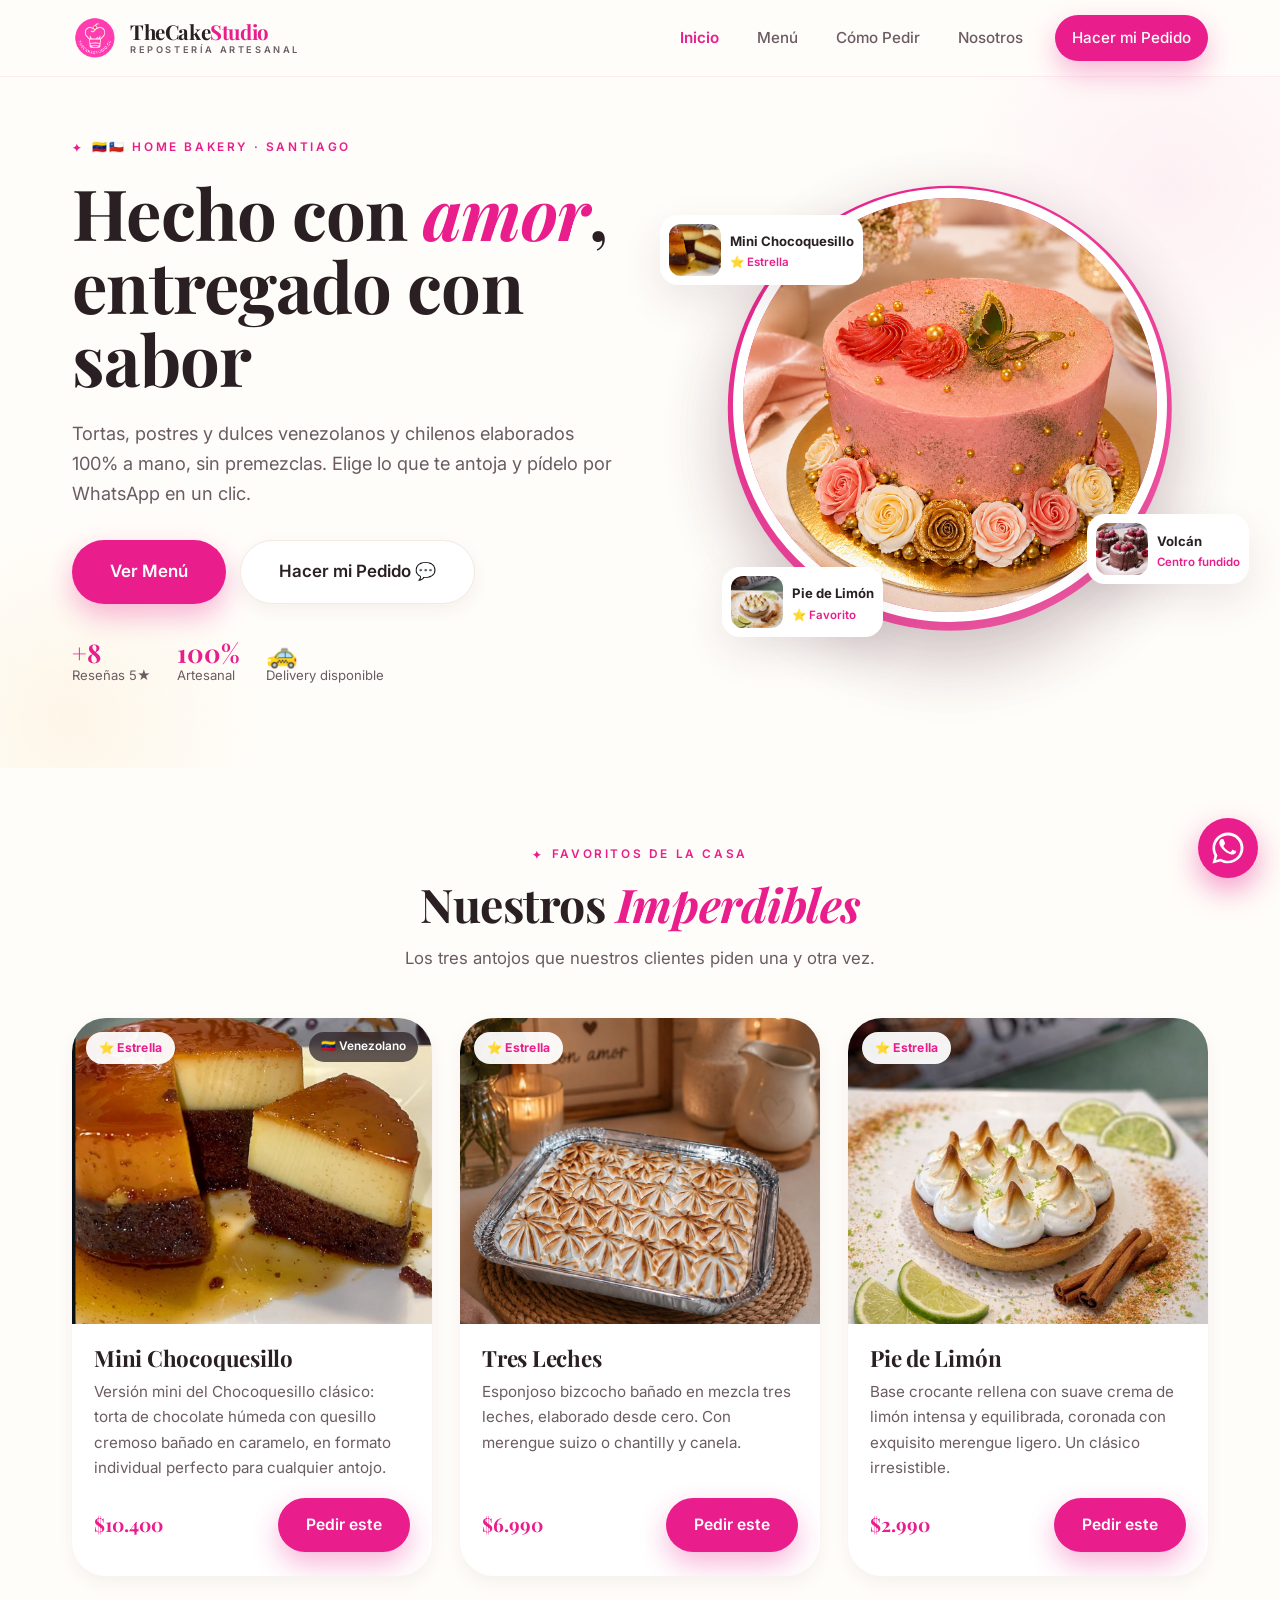
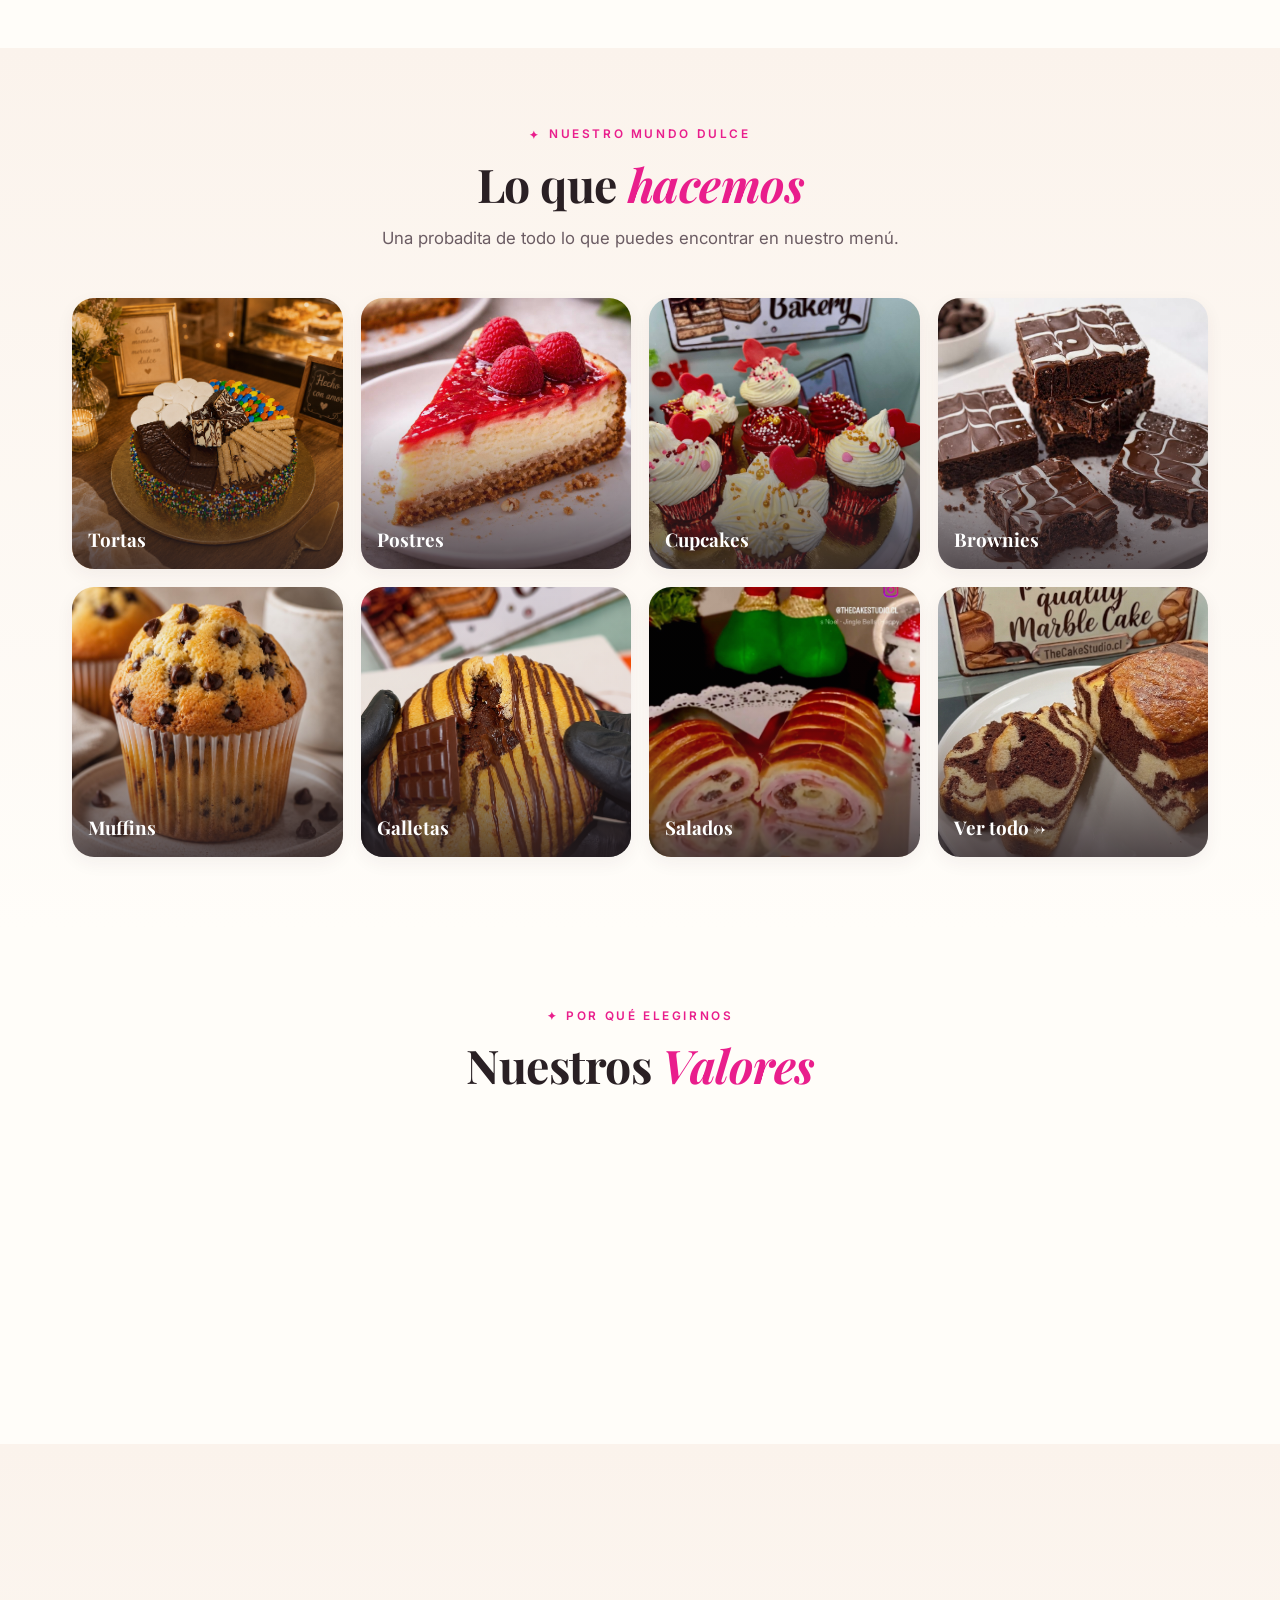
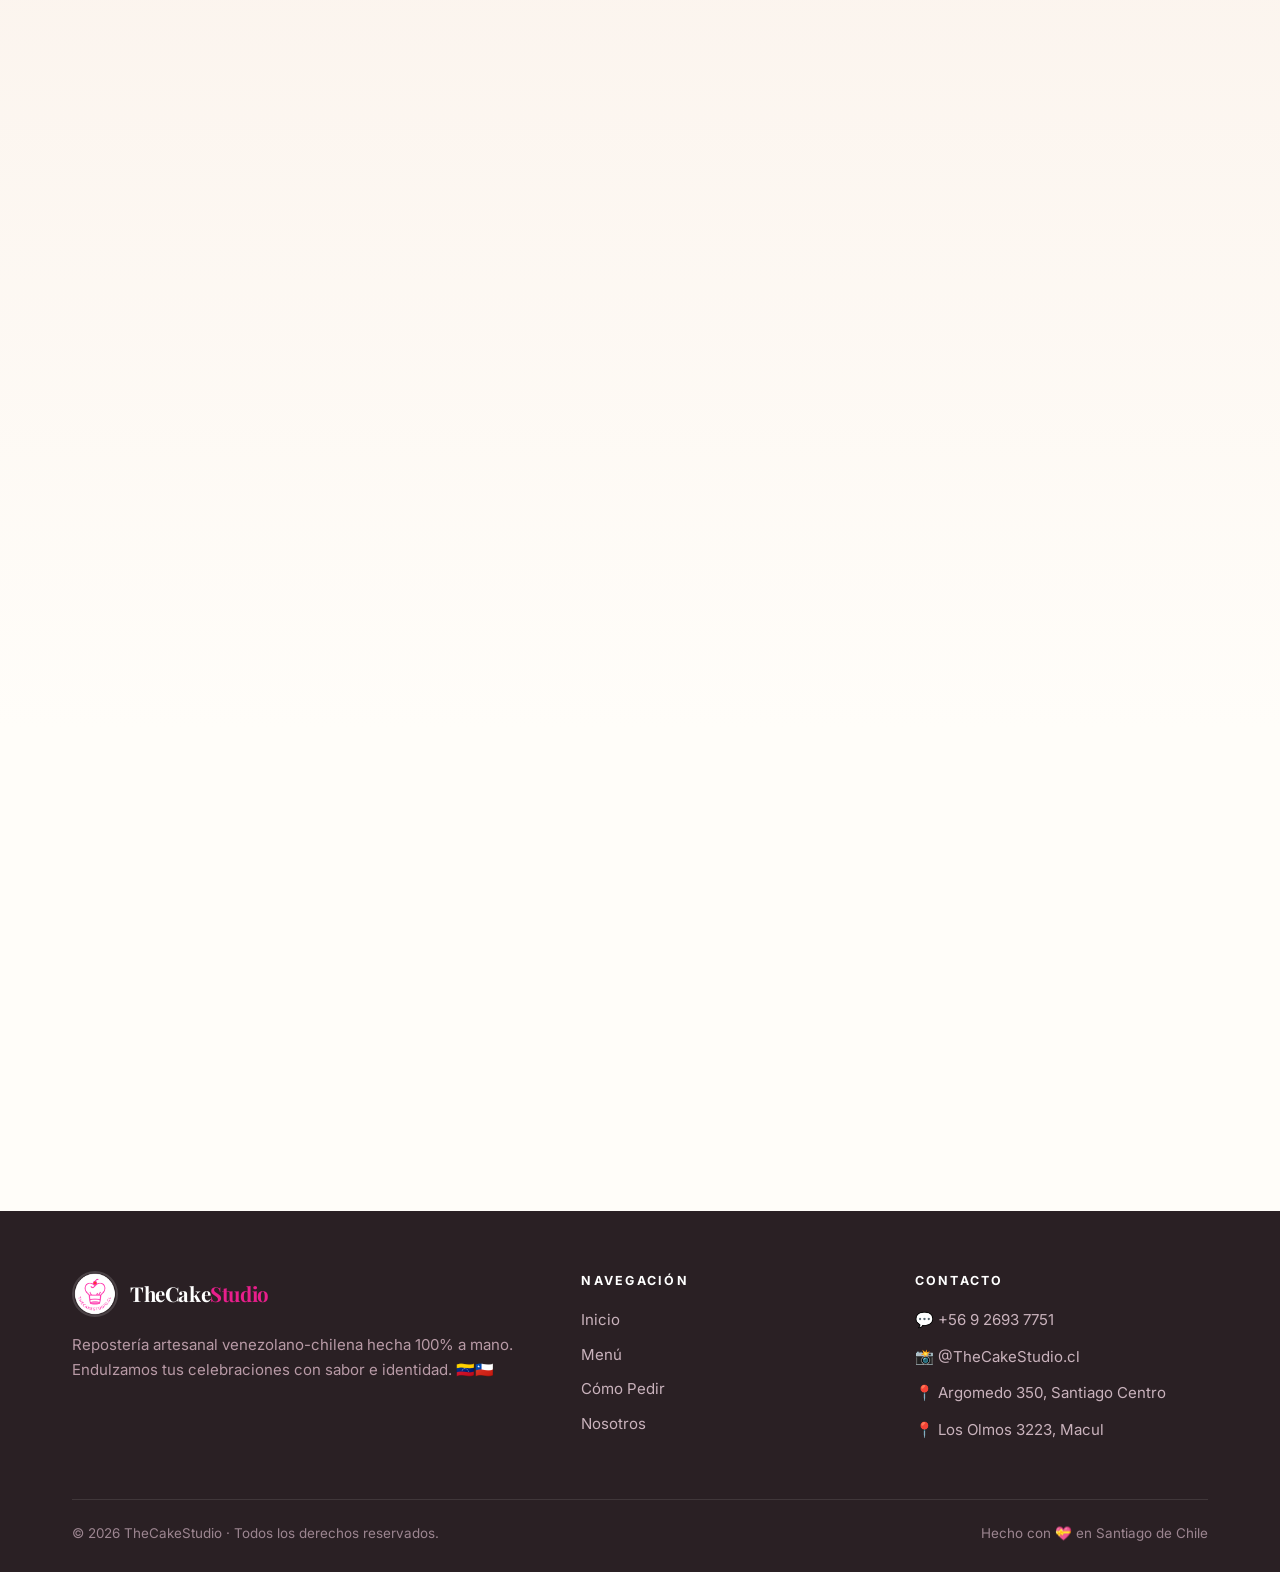
==== index.html @ 6e214ce1 "Primer commit - sitio completo" ====
<!DOCTYPE html>
<html lang="es">
<head>
<meta charset="UTF-8">
<meta name="viewport" content="width=device-width, initial-scale=1.0">
<title>TheCakeStudio · Repostería artesanal venezolana y chilena en Santiago</title>
<meta name="description" content="TheCakeStudio: home bakery de repostería artesanal en Santiago. Tortas venezolanas y chilenas, Chocoquesillo, postres sin premezclas hechos 100% a mano. Pide fácil por WhatsApp.">
<meta name="keywords" content="repostería artesanal Santiago, tortas venezolanas Chile, postres sin premezclas Santiago, repostería a mano Macul, TheCakeStudio">
<link rel="icon" href="Logo/Logo White Background.PNG">
<link rel="preconnect" href="https://fonts.googleapis.com">
<link rel="preconnect" href="https://fonts.gstatic.com" crossorigin>
<link href="https://fonts.googleapis.com/css2?family=Playfair+Display:ital,wght@0,500;0,600;0,700;0,800;1,500;1,600;1,700&family=Inter:wght@400;500;600;700&display=swap" rel="stylesheet">
<link rel="stylesheet" href="styles.css">
</head>
<body>

<!-- ============ NAVBAR ============ -->
<header class="nav">
  <div class="wrap nav-inner">
    <a class="brand" href="index.html">
      <img src="Logo/Logo Fuxia Background.PNG" alt="TheCakeStudio">
      <span class="brand-name">TheCake<span>Studio</span><small>Repostería artesanal</small></span>
    </a>
    <button class="nav-toggle" aria-label="Menú"><span></span><span></span><span></span></button>
    <nav class="nav-links">
      <a href="index.html" class="active">Inicio</a>
      <a href="menu.html">Menú</a>
      <a href="como-pedir.html">Cómo Pedir</a>
      <a href="nosotros.html">Nosotros</a>
      <span class="nav-cta"><a class="btn btn-primary" href="como-pedir.html#pedir">Hacer mi Pedido</a></span>
    </nav>
  </div>
</header>

<!-- ============ HERO ============ -->
<section class="hero">
  <span class="hero-blob b1"></span>
  <span class="hero-blob b2"></span>
  <div class="wrap hero-grid">
    <div class="hero-copy">
      <span class="eyebrow">🇻🇪🇨🇱 Home bakery · Santiago</span>
      <h1>Hecho con <em>amor</em>, entregado con sabor</h1>
      <p class="lead">Tortas, postres y dulces venezolanos y chilenos elaborados 100% a mano, sin premezclas. Elige lo que te antoja y pídelo por WhatsApp en un clic.</p>
      <div class="hero-actions">
        <a class="btn btn-primary btn-lg" href="menu.html">Ver Menú</a>
        <a class="btn btn-ghost btn-lg" href="como-pedir.html#pedir">Hacer mi Pedido 💬</a>
      </div>
      <div class="hero-trust">
        <div><strong>+8</strong><span>Reseñas 5★</span></div>
        <div><strong>100%</strong><span>Artesanal</span></div>
        <div><strong>🚕</strong><span>Delivery disponible</span></div>
      </div>
    </div>
    <div class="hero-art">
      <span class="disc"></span>
      <img class="main-cake" src="Tortas/Torta Rose.PNG" alt="Torta Rose personalizable de TheCakeStudio">
      <div class="float-card fc1">
        <img loading="lazy" src="Postres/Cocoquesillo.JPG" alt="Mini Chocoquesillo">
        <div><b>Mini Chocoquesillo</b><small>⭐ Estrella</small></div>
      </div>
      <div class="float-card fc2">
        <img loading="lazy" src="Postres/Volcan De Chocolate.JPG" alt="Volcán de chocolate">
        <div><b>Volcán</b><small>Centro fundido</small></div>
      </div>
      <div class="float-card fc3">
        <img loading="lazy" src="Postres/Pie De Limon.JPG" alt="Pie de limón">
        <div><b>Pie de Limón</b><small>⭐ Favorito</small></div>
      </div>
    </div>
  </div>
</section>

<!-- ============ IMPERDIBLES ============ -->
<section class="section">
  <div class="wrap">
    <div class="section-head center reveal">
      <span class="eyebrow">Favoritos de la casa</span>
      <h2>Nuestros <em>Imperdibles</em></h2>
      <p>Los tres antojos que nuestros clientes piden una y otra vez.</p>
    </div>
    <div class="stars-grid">

      <article class="star-card reveal">
        <div class="star-media">
          <span class="badge-star">⭐ Estrella</span>
          <span class="badge-flag">🇻🇪 Venezolano</span>
          <img loading="lazy" src="Postres/Cocoquesillo.JPG" alt="Mini Chocoquesillo">
        </div>
        <div class="star-body">
          <h3>Mini Chocoquesillo</h3>
          <p>Versión mini del Chocoquesillo clásico: torta de chocolate húmeda con quesillo cremoso bañado en caramelo, en formato individual perfecto para cualquier antojo.</p>
          <div class="star-foot">
            <span class="price">$10.400</span>
            <a class="btn btn-primary" href="como-pedir.html?add=Mini%20Chocoquesillo#pedir">Pedir este</a>
          </div>
        </div>
      </article>

      <article class="star-card reveal">
        <div class="star-media">
          <span class="badge-star">⭐ Estrella</span>
          <img loading="lazy" src="Postres/Torta Tres Leches.JPG" alt="Tres Leches">
        </div>
        <div class="star-body">
          <h3>Tres Leches</h3>
          <p>Esponjoso bizcocho bañado en mezcla tres leches, elaborado desde cero. Con merengue suizo o chantilly y canela.</p>
          <div class="star-foot">
            <span class="price">$6.990</span>
            <a class="btn btn-primary" href="como-pedir.html?add=Tres%20Leches#pedir">Pedir este</a>
          </div>
        </div>
      </article>

      <article class="star-card reveal">
        <div class="star-media">
          <span class="badge-star">⭐ Estrella</span>
          <img loading="lazy" src="Postres/Pie De Limon.JPG" alt="Pie de Limón">
        </div>
        <div class="star-body">
          <h3>Pie de Limón</h3>
          <p>Base crocante rellena con suave crema de limón intensa y equilibrada, coronada con exquisito merengue ligero. Un clásico irresistible.</p>
          <div class="star-foot">
            <span class="price">$2.990</span>
            <a class="btn btn-primary" href="como-pedir.html?add=Pie%20de%20Lim%C3%B3n#pedir">Pedir este</a>
          </div>
        </div>
      </article>

    </div>
  </div>
</section>

<!-- ============ CATEGORÍAS ============ -->
<section class="section tone-warm">
  <div class="wrap">
    <div class="section-head center reveal">
      <span class="eyebrow">Nuestro mundo dulce</span>
      <h2>Lo que <em>hacemos</em></h2>
      <p>Una probadita de todo lo que puedes encontrar en nuestro menú.</p>
    </div>
    <div class="cats-grid reveal">
      <a class="cat-tile" href="menu.html#tortas"><img loading="lazy" src="Tortas/Torta Brownie Cotillón.PNG" alt="Tortas"><span>Tortas</span></a>
      <a class="cat-tile" href="menu.html#postres"><img loading="lazy" src="Postres/Cheesecake De Frambuesa.JPG" alt="Postres"><span>Postres</span></a>
      <a class="cat-tile" href="menu.html#cupcakes"><img loading="lazy" src="Cupcakes/Cupcakes Cupido.JPG" alt="Cupcakes"><span>Cupcakes</span></a>
      <a class="cat-tile" href="menu.html#brownies"><img loading="lazy" src="Brownies/Browni De Chocolate.JPG" alt="Brownies"><span>Brownies</span></a>
      <a class="cat-tile" href="menu.html#muffins"><img loading="lazy" src="Muffins Y Magdalenas/Muffin De Chocolate.JPG" alt="Muffins y magdalenas"><span>Muffins</span></a>
      <a class="cat-tile" href="menu.html#galletas"><img loading="lazy" src="Galletas/Galletas New York.PNG" alt="Galletas"><span>Galletas</span></a>
      <a class="cat-tile" href="menu.html#salados"><img loading="lazy" src="Salado/Pan De Jamon.JPG" alt="Salados"><span>Salados</span></a>
      <a class="cat-tile" href="menu.html"><img loading="lazy" src="Postres/Marble Cake.PNG" alt="Ver todo el menú"><span>Ver todo →</span></a>
    </div>
  </div>
</section>

<!-- ============ VALORES ============ -->
<section class="section">
  <div class="wrap">
    <div class="section-head center reveal">
      <span class="eyebrow">Por qué elegirnos</span>
      <h2>Nuestros <em>Valores</em></h2>
    </div>
    <div class="values-grid">
      <div class="value-card reveal"><div class="value-ic">✨</div><h3>Elaboración Artesanal</h3><p>Cada preparación combina técnica, sabor y presentación.</p></div>
      <div class="value-card reveal"><div class="value-ic">🌿</div><h3>Ingredientes de Calidad</h3><p>Sin premezclas, hecho 100% a mano desde cero.</p></div>
      <div class="value-card reveal"><div class="value-ic">🎁</div><h3>Presentación Premium</h3><p>Cuidamos cada detalle para una experiencia inolvidable.</p></div>
      <div class="value-card reveal"><div class="value-ic">💝</div><h3>Propuestas Personalizadas</h3><p>Creamos lo que imaginas para tu celebración especial.</p></div>
    </div>
  </div>
</section>

<!-- ============ TESTIMONIOS ============ -->
<section class="section tone-warm">
  <div class="wrap">
    <div class="section-head center reveal">
      <span class="eyebrow">★★★★★ Clientes felices</span>
      <h2>Qué dicen nuestros <em>clientes</em></h2>
    </div>
    <div class="reviews">
      <div class="review reveal"><div class="stars-row">★★★★★</div><p>"Excelente servicio, me encantó el producto, atentos y responsable a la hora de entrega, el cheesecake mi favorito ❤️"</p><div class="who"><span class="avatar" style="background:#E91E8C">JC</span><div><b>Jorge Cáceres Villarroel</b><small>Cliente verificado</small></div></div></div>
      <div class="review reveal"><div class="stars-row">★★★★★</div><p>"Una experiencia increíble de principio a fin. La calidad de los productos es simplemente excepcional: sabores equilibrados, ingredientes frescos y una presentación impecable."</p><div class="who"><span class="avatar" style="background:#E8A13B">AC</span><div><b>Alex Cabrera</b><small>Cliente verificado</small></div></div></div>
      <div class="review reveal"><div class="stars-row">★★★★★</div><p>"Estos dulces son adictivos 🤤 100% recomendados! Se nota cuando hacen algo con cariño 🥰"</p><div class="who"><span class="avatar" style="background:#C2156F">VF</span><div><b>Vanessa Freites</b><small>Cliente verificado</small></div></div></div>
      <div class="review reveal"><div class="stars-row">★★★★★</div><p>"Exquisito el pie de limón, hermosa presentación, los brownies blandos y húmedos muy ricos, 100% recomendados. Llegaron a la hora acordada."</p><div class="who"><span class="avatar" style="background:#7A4DA8">YB</span><div><b>Yarmina Badilla</b><small>Cliente verificado</small></div></div></div>
      <div class="review reveal"><div class="stars-row">★★★★★</div><p>"Excelentes productos, muy buena presentación y el sabor exquisito, recomiendo la torta tres leches, el volcán de chocolate y el pie de limón."</p><div class="who"><span class="avatar" style="background:#E91E8C">CC</span><div><b>Claudia Castillo</b><small>Cliente verificado</small></div></div></div>
      <div class="review reveal"><div class="stars-row">★★★★★</div><p>"Muy rica la torta de choco queso."</p><div class="who"><span class="avatar" style="background:#3DA77A">JG</span><div><b>Jose Galindez</b><small>Cliente verificado</small></div></div></div>
      <div class="review reveal"><div class="stars-row">★★★★★</div><p>"¡Exquisitos! Muy bien elaborados, muy linda presentación, 100% recomendables para paladares exigentes."</p><div class="who"><span class="avatar" style="background:#E8A13B">OA</span><div><b>Olga Arias</b><small>Cliente verificado</small></div></div></div>
      <div class="review reveal"><div class="stars-row">★★★★★</div><p>"Desde la presentación, todo muy muy bueno, el sabor exquisito, un dulce que se derrite en la boca. No se van a arrepentir, una delicia."</p><div class="who"><span class="avatar" style="background:#C2156F">RM</span><div><b>Rocío Molina Mellado</b><small>Cliente verificado</small></div></div></div>
    </div>
  </div>
</section>

<!-- ============ CTA ============ -->
<section class="section">
  <div class="wrap">
    <div class="cta-band reveal">
      <h2>¿Lista para endulzar tu día?</h2>
      <p>Elige tu antojo, cuéntanos los detalles y recíbelo recién hecho. Tu pedido llega directo a nosotros por WhatsApp.</p>
      <a class="btn btn-primary btn-lg" href="como-pedir.html#pedir">Hacer mi Pedido 💬</a>
    </div>
  </div>
</section>

<!-- ============ FOOTER ============ -->
<footer class="footer">
  <div class="wrap">
    <div class="footer-grid">
      <div>
        <a class="brand" href="index.html">
          <img src="Logo/Logo White Background.PNG" alt="TheCakeStudio">
          <span class="brand-name">TheCake<span style="color:var(--fuchsia)">Studio</span></span>
        </a>
        <p class="tag">Repostería artesanal venezolano-chilena hecha 100% a mano. Endulzamos tus celebraciones con sabor e identidad. 🇻🇪🇨🇱</p>
      </div>
      <div>
        <h4>Navegación</h4>
        <ul>
          <li><a href="index.html">Inicio</a></li>
          <li><a href="menu.html">Menú</a></li>
          <li><a href="como-pedir.html">Cómo Pedir</a></li>
          <li><a href="nosotros.html">Nosotros</a></li>
        </ul>
      </div>
      <div>
        <h4>Contacto</h4>
        <div class="contact">
          <a href="https://wa.me/56926937751" target="_blank">💬 +56 9 2693 7751</a>
          <a href="https://instagram.com/TheCakeStudio.cl" target="_blank">📸 @TheCakeStudio.cl</a>
          <div>📍 Argomedo 350, Santiago Centro</div>
          <div>📍 Los Olmos 3223, Macul</div>
        </div>
      </div>
    </div>
    <div class="footer-bottom">
      <span>© 2026 TheCakeStudio · Todos los derechos reservados.</span>
      <span>Hecho con 💝 en Santiago de Chile</span>
    </div>
  </div>
</footer>

<!-- ============ WHATSAPP FLOTANTE ============ -->
<a class="wa-float" href="https://wa.me/message/6TMTI4ZZF26OK1" target="_blank" aria-label="Escríbenos por WhatsApp">
  <svg viewBox="0 0 32 32" fill="currentColor"><path d="M16 .5C7.4.5.5 7.4.5 16c0 2.8.7 5.4 2 7.7L.5 31.5l8-2.1c2.2 1.2 4.8 1.9 7.5 1.9 8.6 0 15.5-6.9 15.5-15.5S24.6.5 16 .5zm0 28.3c-2.4 0-4.7-.6-6.7-1.8l-.5-.3-4.7 1.2 1.3-4.6-.3-.5c-1.3-2.1-2-4.5-2-7C3.4 9 8.9 3.5 16 3.5S28.6 9 28.6 16 23 28.8 16 28.8zm8.3-9.4c-.5-.2-2.7-1.3-3.1-1.5-.4-.2-.7-.2-1 .2-.3.5-1.1 1.5-1.4 1.7-.2.3-.5.3-.9.1-.5-.2-2-.7-3.7-2.3-1.4-1.2-2.3-2.7-2.6-3.2-.3-.5 0-.7.2-1 .2-.2.5-.5.7-.8.2-.3.3-.5.5-.8.1-.3.1-.6 0-.8-.1-.2-1-2.4-1.4-3.3-.4-.9-.7-.7-1-.8h-.8c-.3 0-.7.1-1.1.5-.4.5-1.4 1.4-1.4 3.4s1.5 4 1.7 4.2c.2.3 2.9 4.5 7.1 6.3 1 .4 1.8.7 2.4.9 1 .3 1.9.3 2.6.2.8-.1 2.5-1 2.8-2 .3-1 .3-1.8.2-2-.1-.2-.4-.3-.9-.5z"/></svg>
</a>

<script src="script.js"></script>
</body>
</html>
---- styles.css ----
/* ============================================================
   THE CAKE STUDIO — Shared Stylesheet
   Palette: cream #FFFDF9 · fuchsia #E91E8C
   Fonts: Playfair Display (titles) · Inter (body)
   Mobile-first, responsive
   ============================================================ */

/* ---------- Tokens ---------- */
:root {
  --cream: #FFFDF9;
  --cream-2: #FBF3EC;
  --cream-3: #F6E9DE;
  --fuchsia: #E91E8C;
  --fuchsia-dark: #C2156F;
  --fuchsia-soft: #FCE3F0;
  --ink: #2A2024;
  --ink-soft: #6B5C63;
  --gold: #E8A13B;
  --white: #ffffff;
  --shadow-sm: 0 6px 18px rgba(73, 30, 52, 0.06);
  --shadow-md: 0 16px 40px rgba(73, 30, 52, 0.10);
  --shadow-lg: 0 28px 70px rgba(73, 30, 52, 0.16);
  --radius-sm: 14px;
  --radius: 22px;
  --radius-lg: 34px;
  --maxw: 1180px;
  --ease: cubic-bezier(0.22, 1, 0.36, 1);
}

/* ---------- Reset ---------- */
*, *::before, *::after { box-sizing: border-box; }
* { margin: 0; padding: 0; }
html { scroll-behavior: smooth; -webkit-text-size-adjust: 100%; }
body {
  font-family: 'Inter', system-ui, sans-serif;
  background: var(--cream);
  color: var(--ink);
  line-height: 1.65;
  font-size: 16px;
  overflow-x: hidden;
  -webkit-font-smoothing: antialiased;
}
img { max-width: 100%; display: block; }
a { color: inherit; text-decoration: none; }
ul { list-style: none; }
button { font-family: inherit; cursor: pointer; border: none; background: none; }

h1, h2, h3, .serif {
  font-family: 'Playfair Display', Georgia, serif;
  font-weight: 700;
  line-height: 1.12;
  letter-spacing: -0.01em;
  color: var(--ink);
}

.wrap { width: 100%; max-width: var(--maxw); margin-inline: auto; padding-inline: 22px; }
.section { padding: 72px 0; }
.center { text-align: center; }

/* superscript section eyebrow (Ovenly style) */
.eyebrow {
  display: inline-flex;
  align-items: center;
  gap: 8px;
  font-family: 'Inter', sans-serif;
  font-size: 0.74rem;
  font-weight: 600;
  letter-spacing: 0.22em;
  text-transform: uppercase;
  color: var(--fuchsia);
  margin-bottom: 14px;
}
.eyebrow::before { content: "✦"; font-size: 0.7rem; }

.section-head { max-width: 640px; margin: 0 auto 46px; }
.section-head h2 { font-size: clamp(1.9rem, 5vw, 2.9rem); }
.section-head h2 em { font-style: italic; color: var(--fuchsia); }
.section-head p { color: var(--ink-soft); margin-top: 14px; font-size: 1.05rem; }

/* ---------- Buttons ---------- */
.btn {
  display: inline-flex;
  align-items: center;
  justify-content: center;
  gap: 9px;
  font-weight: 600;
  font-size: 0.98rem;
  padding: 14px 28px;
  border-radius: 999px;
  transition: transform .25s var(--ease), box-shadow .25s var(--ease), background .25s;
  white-space: nowrap;
}
.btn-primary {
  background: var(--fuchsia);
  color: #fff;
  box-shadow: 0 12px 28px rgba(233, 30, 140, 0.32);
}
.btn-primary:hover { background: var(--fuchsia-dark); transform: translateY(-3px); box-shadow: 0 18px 36px rgba(233, 30, 140, 0.40); }
.btn-ghost {
  background: var(--white);
  color: var(--ink);
  border: 1.5px solid var(--cream-3);
  box-shadow: var(--shadow-sm);
}
.btn-ghost:hover { border-color: var(--fuchsia); color: var(--fuchsia); transform: translateY(-3px); }
.btn-lg { padding: 17px 38px; font-size: 1.06rem; }
.btn-block { width: 100%; }

/* ============================================================
   NAVBAR
   ============================================================ */
.nav {
  position: sticky; top: 0; z-index: 100;
  background: rgba(255, 253, 249, 0.82);
  backdrop-filter: blur(14px);
  -webkit-backdrop-filter: blur(14px);
  border-bottom: 1px solid rgba(233, 30, 140, 0.08);
}
.nav-inner {
  display: flex; align-items: center; justify-content: space-between;
  height: 76px;
}
.brand { display: flex; align-items: center; gap: 12px; }
.brand img { width: 46px; height: 46px; border-radius: 50%; }
.brand-name {
  font-family: 'Playfair Display', serif;
  font-weight: 700; font-size: 1.28rem; letter-spacing: -0.02em;
  line-height: 1;
}
.brand-name span { color: var(--fuchsia); }
.brand-name small { display: block; font-family:'Inter',sans-serif; font-size: .58rem; font-weight:600; letter-spacing:.28em; color: var(--ink-soft); text-transform: uppercase; margin-top: 3px; }

.nav-links { display: flex; align-items: center; gap: 6px; }
.nav-links a {
  font-size: 0.95rem; font-weight: 500; color: var(--ink-soft);
  padding: 9px 16px; border-radius: 999px; transition: color .2s, background .2s;
}
.nav-links a:hover { color: var(--fuchsia); background: var(--fuchsia-soft); }
.nav-links a.active { color: var(--fuchsia); font-weight: 600; }
.nav-cta { margin-left: 10px; }
/* White text normally; on hover flip to white bg + fuchsia text/border (no layout shift). */
.nav-cta .btn-primary { color: #fff; border: 1.6px solid transparent; }
.nav-cta .btn-primary:hover {
  background: #fff; color: var(--fuchsia); border-color: var(--fuchsia);
  box-shadow: 0 12px 28px rgba(233, 30, 140, 0.18);
}

.nav-toggle { display: none; flex-direction: column; gap: 5px; padding: 8px; }
.nav-toggle span { width: 24px; height: 2.4px; background: var(--ink); border-radius: 2px; transition: .3s; }

@media (max-width: 860px) {
  .nav-toggle { display: flex; }
  .nav-links {
    position: fixed; inset: 76px 0 auto 0;
    flex-direction: column; align-items: stretch; gap: 4px;
    background: var(--cream); padding: 18px 22px 28px;
    border-bottom: 1px solid var(--cream-3);
    box-shadow: var(--shadow-md);
    transform: translateY(-130%); transition: transform .35s var(--ease);
    z-index: 99;
  }
  .nav-links.open { transform: translateY(0); }
  .nav-links a { padding: 13px 16px; font-size: 1.05rem; }
  .nav-cta { margin: 8px 0 0; }
  .nav-cta .btn { width: 100%; }
  .nav.open .nav-toggle span:nth-child(1){ transform: translateY(7.4px) rotate(45deg); }
  .nav.open .nav-toggle span:nth-child(2){ opacity: 0; }
  .nav.open .nav-toggle span:nth-child(3){ transform: translateY(-7.4px) rotate(-45deg); }
}

/* ============================================================
   HERO (CakePop energy + Ovenly elegance)
   ============================================================ */
.hero { position: relative; padding: 56px 0 84px; overflow: hidden; }
.hero-blob {
  position: absolute; z-index: 0; border-radius: 50%;
  filter: blur(2px); opacity: .5;
}
.hero-blob.b1 { width: 460px; height: 460px; background: radial-gradient(circle, var(--fuchsia-soft), transparent 70%); top: -120px; right: -120px; }
.hero-blob.b2 { width: 380px; height: 380px; background: radial-gradient(circle, #FCEFD7, transparent 70%); bottom: -140px; left: -120px; }

.hero-grid {
  position: relative; z-index: 1;
  display: grid; grid-template-columns: 1.05fr 0.95fr;
  gap: 48px; align-items: center;
}
.hero-copy .eyebrow { margin-bottom: 18px; }
.hero h1 {
  font-size: clamp(2.5rem, 6.4vw, 4.4rem);
  line-height: 1.04;
}
.hero h1 em { font-style: italic; color: var(--fuchsia); }
.hero-copy p.lead {
  margin: 22px 0 32px; font-size: 1.14rem; color: var(--ink-soft); max-width: 30em;
}
.hero-actions { display: flex; gap: 14px; flex-wrap: wrap; }
.hero-trust { display: flex; gap: 26px; margin-top: 34px; flex-wrap: wrap; }
.hero-trust div { line-height: 1.1; }
.hero-trust strong { font-family:'Playfair Display',serif; font-size: 1.6rem; color: var(--fuchsia); display:block; }
.hero-trust span { font-size: .82rem; color: var(--ink-soft); }

/* hero collage */
.hero-art { position: relative; min-height: 440px; }
.hero-art .disc {
  position: absolute; top: 50%; left: 50%; transform: translate(-50%,-50%);
  width: 86%; aspect-ratio: 1; border-radius: 50%;
  background: linear-gradient(150deg, var(--fuchsia), #ff63b0);
  box-shadow: var(--shadow-lg);
}
.hero-art .main-cake {
  position: relative; z-index: 2;
  width: 84%; aspect-ratio: 1; margin: 0 auto;
  border-radius: 50%; object-fit: cover;
  border: 10px solid #fff; box-shadow: var(--shadow-lg);
}
.float-card {
  position: absolute; z-index: 3;
  background: #fff; border-radius: 18px; padding: 9px;
  box-shadow: var(--shadow-md);
  display: flex; align-items: center; gap: 9px;
  animation: floaty 5s ease-in-out infinite;
}
.float-card img { width: 52px; height: 52px; border-radius: 12px; object-fit: cover; }
.float-card b { font-size: .82rem; }
.float-card small { display:block; color: var(--fuchsia); font-size: .72rem; font-weight:600; }
.float-card.fc1 { top: 6%; left: -6%; animation-delay: 0s; }
.float-card.fc2 { bottom: 10%; right: -8%; animation-delay: 1.2s; }
.float-card.fc3 { bottom: -2%; left: 6%; animation-delay: 2.4s; }
@keyframes floaty { 0%,100%{ transform: translateY(0);} 50%{ transform: translateY(-12px);} }

@media (max-width: 860px) {
  .hero-grid { grid-template-columns: 1fr; gap: 36px; }
  .hero-art { order: -1; min-height: 340px; max-width: 420px; margin-inline: auto; width: 100%; }
  .hero-actions .btn { flex: 1; }
}

/* ============================================================
   STAR PICKS (Imperdibles)
   ============================================================ */
.stars-grid { display: grid; grid-template-columns: repeat(3,1fr); gap: 28px; }
.star-card {
  background: #fff; border-radius: var(--radius-lg); overflow: hidden;
  box-shadow: var(--shadow-sm); transition: transform .3s var(--ease), box-shadow .3s;
  display: flex; flex-direction: column; position: relative;
}
.star-card:hover { transform: translateY(-8px); box-shadow: var(--shadow-md); }
.star-media { position: relative; aspect-ratio: 4/3.4; overflow: hidden; }
.star-media img { width: 100%; height: 100%; object-fit: cover; transition: transform .6s var(--ease); }
.star-card:hover .star-media img { transform: scale(1.06); }
.badge-star {
  position: absolute; top: 14px; left: 14px; z-index: 2;
  background: rgba(255,255,255,.94); color: var(--fuchsia);
  font-size: .76rem; font-weight: 700; padding: 6px 13px; border-radius: 999px;
  box-shadow: var(--shadow-sm); letter-spacing: .02em;
}
.badge-flag {
  position: absolute; top: 14px; right: 14px; z-index: 2;
  background: rgba(42,32,36,.72); color: #fff; backdrop-filter: blur(4px);
  font-size: .74rem; font-weight: 600; padding: 5px 12px; border-radius: 999px;
}
.star-body { padding: 22px 22px 24px; display: flex; flex-direction: column; flex: 1; }
.star-body h3 { font-size: 1.4rem; }
.star-body p { color: var(--ink-soft); font-size: .95rem; margin: 8px 0 18px; flex: 1; }
.star-foot { display: flex; align-items: center; justify-content: space-between; gap: 12px; }
.price { font-family:'Playfair Display',serif; font-weight:700; font-size: 1.2rem; color: var(--fuchsia); }

@media (max-width: 860px) { .stars-grid { grid-template-columns: 1fr; max-width: 440px; margin-inline: auto; } }

/* ============================================================
   CATEGORIES (Lo que hacemos)
   ============================================================ */
.cats-grid {
  display: grid; grid-template-columns: repeat(4,1fr); gap: 18px;
}
.cat-tile {
  position: relative; border-radius: var(--radius); overflow: hidden;
  aspect-ratio: 1; box-shadow: var(--shadow-sm);
  transition: transform .3s var(--ease);
  display: block;
}
.cat-tile:hover { transform: translateY(-6px); }
.cat-tile img { width:100%; height:100%; object-fit: cover; transition: transform .6s var(--ease); }
.cat-tile:hover img { transform: scale(1.08); }
.cat-tile::after {
  content:""; position:absolute; inset:0;
  background: linear-gradient(to top, rgba(42,32,36,.78), rgba(42,32,36,.05) 55%);
}
.cat-tile span {
  position: absolute; left: 16px; bottom: 14px; z-index: 2;
  color: #fff; font-family:'Playfair Display',serif; font-weight: 700; font-size: 1.18rem;
}
.cat-tile .arrow { position:absolute; right:14px; bottom:16px; z-index:2; color:#fff; opacity:.85; }
@media (max-width: 860px) { .cats-grid { grid-template-columns: repeat(2,1fr); } }

/* ============================================================
   VALUES
   ============================================================ */
.values-grid { display: grid; grid-template-columns: repeat(4,1fr); gap: 22px; }
.value-card {
  background: #fff; border-radius: var(--radius); padding: 30px 24px;
  box-shadow: var(--shadow-sm); border: 1px solid rgba(233,30,140,.05);
  transition: transform .3s var(--ease);
}
.value-card:hover { transform: translateY(-6px); box-shadow: var(--shadow-md); }
.value-ic {
  width: 58px; height: 58px; border-radius: 18px; display:grid; place-items:center;
  font-size: 1.6rem; background: var(--fuchsia-soft); margin-bottom: 16px;
}
.value-card h3 { font-size: 1.16rem; margin-bottom: 8px; }
.value-card p { color: var(--ink-soft); font-size: .92rem; }
@media (max-width: 860px) { .values-grid { grid-template-columns: 1fr 1fr; gap: 16px; } }
@media (max-width: 480px) { .values-grid { grid-template-columns: 1fr; } }

/* ============================================================
   TESTIMONIALS
   ============================================================ */
.tone-warm { background: linear-gradient(180deg, var(--cream-2), var(--cream)); }
.reviews {
  display: grid; grid-template-columns: repeat(4,1fr); gap: 20px;
}
.review {
  background: #fff; border-radius: var(--radius); padding: 24px 22px;
  box-shadow: var(--shadow-sm); display:flex; flex-direction:column; gap: 12px;
  break-inside: avoid;
}
.review .stars-row { color: var(--gold); font-size: .9rem; letter-spacing: 2px; }
.review p { font-size: .94rem; color: var(--ink); }
.review .who { display:flex; align-items:center; gap:11px; margin-top: auto; }
.avatar {
  width: 40px; height: 40px; border-radius: 50%; display:grid; place-items:center;
  font-weight: 700; color:#fff; font-size: .95rem; flex: none;
}
.review .who b { font-size: .92rem; }
.review .who small { display:block; color: var(--ink-soft); font-size: .78rem; }
@media (max-width: 980px){ .reviews { grid-template-columns: 1fr 1fr; } }
@media (max-width: 560px){ .reviews { grid-template-columns: 1fr; } }

/* ============================================================
   CTA BANNER
   ============================================================ */
.cta-band {
  position: relative; overflow: hidden;
  background: linear-gradient(135deg, var(--fuchsia), #ff5fa9);
  border-radius: var(--radius-lg); padding: 64px 40px; text-align: center;
  box-shadow: var(--shadow-lg);
}
.cta-band::before, .cta-band::after {
  content:""; position:absolute; border-radius:50%; background: rgba(255,255,255,.10);
}
.cta-band::before { width: 240px; height:240px; top:-80px; left:-60px; }
.cta-band::after { width: 300px; height:300px; bottom:-120px; right:-80px; }
.cta-band h2 { color:#fff; font-size: clamp(1.9rem,5vw,3rem); position:relative; }
.cta-band p { color: rgba(255,255,255,.92); margin: 14px auto 28px; max-width: 34em; position:relative; }
.cta-band .btn { position: relative; }
.cta-band .btn-primary { background:#fff; color: var(--fuchsia); box-shadow: 0 14px 34px rgba(0,0,0,.18); }
.cta-band .btn-primary:hover { background: var(--ink); color:#fff; }

/* ============================================================
   FOOTER
   ============================================================ */
.footer { background: var(--ink); color: #E8D9DF; padding: 60px 0 28px; }
.footer-grid { display: grid; grid-template-columns: 1.6fr 1fr 1fr; gap: 40px; }
.footer .brand-name { color:#fff; }
.footer .brand img { border: 2px solid rgba(255,255,255,.15); }
.footer p.tag { color:#B89AA6; margin-top: 16px; max-width: 30em; font-size: .94rem; }
.footer h4 { font-family:'Inter',sans-serif; font-size: .78rem; letter-spacing:.18em; text-transform:uppercase; color:#fff; margin-bottom: 16px; }
.footer ul li { margin-bottom: 10px; }
.footer ul a, .footer .contact a, .footer .contact div { color:#C9B2BC; font-size: .94rem; transition: color .2s; display:flex; gap:9px; align-items:flex-start; }
.footer ul a:hover, .footer .contact a:hover { color: var(--fuchsia); }
.footer .contact > * { margin-bottom: 12px; }
.footer-bottom {
  border-top: 1px solid rgba(255,255,255,.10); margin-top: 44px; padding-top: 22px;
  display:flex; justify-content: space-between; gap: 12px; flex-wrap: wrap;
  font-size: .84rem; color:#9C8590;
}
@media (max-width: 760px){ .footer-grid { grid-template-columns: 1fr; gap: 30px; } }

/* ============================================================
   FLOATING WHATSAPP
   ============================================================ */
.wa-float {
  position: fixed; right: 22px; bottom: 22px; z-index: 200;
  width: 60px; height: 60px; border-radius: 50%;
  background: var(--fuchsia); color:#fff; display:grid; place-items:center;
  box-shadow: 0 12px 30px rgba(233,30,140,.45);
  transition: transform .25s var(--ease), box-shadow .25s;
  animation: waPulse 2.6s infinite;
}
.wa-float:hover { transform: scale(1.08); box-shadow: 0 16px 38px rgba(233,30,140,.55); }
.wa-float svg { width: 32px; height: 32px; }
@keyframes waPulse {
  0% { box-shadow: 0 12px 30px rgba(233,30,140,.45), 0 0 0 0 rgba(233,30,140,.45); }
  70% { box-shadow: 0 12px 30px rgba(233,30,140,.45), 0 0 0 16px rgba(233,30,140,0); }
  100% { box-shadow: 0 12px 30px rgba(233,30,140,.45), 0 0 0 0 rgba(233,30,140,0); }
}

/* ============================================================
   MENU PAGE
   ============================================================ */
.page-head { padding: 56px 0 30px; text-align: center; }
.page-head .eyebrow { margin-bottom: 14px; }
.page-head h1 { font-size: clamp(2.2rem,6vw,3.6rem); }
.page-head h1 em { font-style: italic; color: var(--fuchsia); }
.page-head p { color: var(--ink-soft); max-width: 38em; margin: 14px auto 0; font-size: 1.05rem; }

.cat-block { margin-top: 26px; scroll-margin-top: 92px; }
[id] { scroll-margin-top: 92px; }
.cat-title {
  display:flex; align-items:center; gap: 14px; margin-bottom: 26px;
}
.cat-title h2 { font-size: 1.8rem; white-space: nowrap; }
.cat-title .em { font-size: 1.7rem; }
.cat-title::after { content:""; height:1px; flex:1; background: var(--cream-3); }

.menu-grid { display: grid; grid-template-columns: repeat(3,1fr); gap: 26px; }
.prod {
  background:#fff; border-radius: var(--radius); overflow:hidden;
  box-shadow: var(--shadow-sm); display:flex; flex-direction:column;
  transition: transform .3s var(--ease), box-shadow .3s; position: relative;
}
.prod:hover { transform: translateY(-7px); box-shadow: var(--shadow-md); }
.prod-media { aspect-ratio: 1; overflow:hidden; position:relative; }
.prod-media img { width:100%; height:100%; object-fit: cover; transition: transform .6s var(--ease); }
.prod:hover .prod-media img { transform: scale(1.07); }
.prod-body { padding: 20px 20px 22px; display:flex; flex-direction:column; flex:1; }
.prod-head { display:flex; justify-content:space-between; align-items:baseline; gap:12px; }
.prod-head h3 { font-size: 1.18rem; line-height:1.2; }
.prod .meta { font-size:.8rem; color: var(--fuchsia); font-weight:600; margin: 4px 0 0; }
.prod .desc { color: var(--ink-soft); font-size: .9rem; margin: 10px 0 18px; flex:1; }
.prod .price { font-size: 1.12rem; }
.prod .prod-foot { margin-top: 6px; }
@media (max-width: 920px){ .menu-grid { grid-template-columns: 1fr 1fr; } }
@media (max-width: 600px){ .menu-grid { grid-template-columns: 1fr; max-width:420px; margin-inline:auto; } }

.menu-note {
  margin-top: 50px; text-align:center; background: var(--fuchsia-soft);
  border-radius: var(--radius); padding: 26px; color: var(--fuchsia-dark); font-weight: 500;
}

/* ============================================================
   STEPS (Cómo pedir)
   ============================================================ */
.steps { display: grid; grid-template-columns: repeat(5,1fr); gap: 18px; position: relative; }
.step {
  background:#fff; border-radius: var(--radius); padding: 28px 20px; text-align:center;
  box-shadow: var(--shadow-sm); position: relative; transition: transform .3s var(--ease);
}
.step:hover { transform: translateY(-6px); }
.step .num {
  width: 38px; height: 38px; border-radius: 50%; background: var(--fuchsia); color:#fff;
  display:grid; place-items:center; font-weight:700; margin: 0 auto 14px; font-size: .95rem;
}
.step .ic { font-size: 2rem; margin-bottom: 10px; }
.step h3 { font-size: 1.08rem; margin-bottom: 6px; }
.step p { font-size: .87rem; color: var(--ink-soft); }
@media (max-width: 920px){ .steps { grid-template-columns: 1fr 1fr; } }
@media (max-width: 480px){ .steps { grid-template-columns: 1fr; } }

/* inline order form (como-pedir) */
.order-panel {
  background:#fff; border-radius: var(--radius-lg); padding: 40px; box-shadow: var(--shadow-md);
  max-width: 640px; margin: 0 auto; border: 1px solid rgba(233,30,140,.06);
}
.order-panel h2 { font-size: 1.7rem; margin-bottom: 6px; }
.order-panel > p.sub { color: var(--ink-soft); margin-bottom: 26px; }

/* ---------- Form fields ---------- */
.field { margin-bottom: 18px; }
.field > label { display:block; font-weight: 600; font-size: .9rem; margin-bottom: 7px; }
.field input[type=text], .field input[type=number], .field input[type=date], .field select, .field textarea {
  width: 100%; font-family:'Inter',sans-serif; font-size: .98rem; color: var(--ink);
  padding: 13px 15px; border: 1.6px solid var(--cream-3); border-radius: 14px;
  background: var(--cream); transition: border .2s, box-shadow .2s;
}
.field input:focus, .field select:focus, .field textarea:focus {
  outline: none; border-color: var(--fuchsia); box-shadow: 0 0 0 4px var(--fuchsia-soft); background:#fff;
}
.field textarea { resize: vertical; min-height: 90px; }
.field input[readonly] { background: var(--fuchsia-soft); border-color: transparent; font-weight: 600; color: var(--fuchsia-dark); }
.lead-note { font-size: .82rem; color: var(--fuchsia-dark); font-weight: 500; margin-top: 8px; }
.lead-error { font-size: .85rem; color: #D8143C; font-weight: 600; margin-top: 8px; }
.input-error { border-color: #D8143C !important; color: #D8143C; box-shadow: 0 0 0 4px rgba(216,20,60,.12) !important; }

/* ---------- Multi-product cart ---------- */
.cart-rows { margin-bottom: 8px; }
.cart-row {
  background: var(--cream); border: 1.5px solid var(--cream-3); border-radius: 16px;
  padding: 12px; margin-bottom: 12px;
  display: grid; grid-template-columns: 96px 1fr 40px; gap: 10px 12px; align-items: center;
}
.cart-row .row-product { grid-column: 1 / -1; }
.cart-row select, .cart-row input {
  width: 100%; font-family: 'Inter', sans-serif; font-size: .96rem; color: var(--ink);
  padding: 12px 13px; border: 1.6px solid var(--cream-3); border-radius: 12px; background: #fff;
}
.cart-row select:focus, .cart-row input:focus { outline: none; border-color: var(--fuchsia); box-shadow: 0 0 0 4px var(--fuchsia-soft); }
.cart-row .row-subtotal { text-align: right; font-weight: 700; color: var(--fuchsia); white-space: nowrap; }
.cart-row .row-subtotal small { display: block; font-weight: 600; color: var(--fuchsia-dark); font-size: .72rem; }
.row-remove {
  width: 38px; height: 38px; border-radius: 12px; justify-self: end;
  background: var(--fuchsia-soft); color: var(--fuchsia-dark); font-size: 1rem; font-weight: 700;
  display: grid; place-items: center; transition: background .2s, color .2s;
}
.row-remove:hover { background: var(--fuchsia); color: #fff; }
.row-remove[disabled] { opacity: .4; cursor: not-allowed; }

.btn-add {
  width: 100%; margin: 2px 0 20px; border-style: dashed; border-width: 1.6px;
  border-color: var(--fuchsia); color: var(--fuchsia); background: #fff;
}
.btn-add:hover { background: var(--fuchsia-soft); }

.cart-summary {
  background: linear-gradient(135deg, #fff, var(--fuchsia-soft));
  border: 1.5px solid var(--cream-3); border-radius: 18px; padding: 20px 22px; margin-bottom: 22px;
}
.cart-breakdown:empty { display: none; }
.cart-breakdown .bd-row { display: flex; justify-content: space-between; gap: 12px; font-size: .92rem; color: var(--ink); padding: 5px 0; }
.cart-breakdown .bd-row span:last-child { font-weight: 600; white-space: nowrap; }
.cart-total {
  display: flex; justify-content: space-between; align-items: baseline; gap: 12px;
  font-family: 'Playfair Display', serif; font-weight: 700; font-size: 1.34rem;
  border-top: 1.5px solid rgba(233,30,140,.18); margin-top: 12px; padding-top: 14px;
}
.cart-total span { color: var(--fuchsia); }
.cart-fine { font-size: .82rem; color: var(--ink-soft); margin-top: 8px; }
.cart-consultar { font-size: .85rem; color: var(--fuchsia-dark); font-weight: 600; margin-top: 6px; }

.btn[disabled], .btn.is-disabled {
  opacity: .5; cursor: not-allowed; box-shadow: none !important; transform: none !important;
  pointer-events: none;
}
@media (max-width: 420px) {
  .cart-row { grid-template-columns: 1fr 40px; }
  .cart-row .row-qty { grid-column: 1 / 2; }
  .cart-row .row-subtotal { grid-column: 1 / -1; text-align: left; }
}
.radios { display:flex; gap: 12px; flex-wrap: wrap; }
.radio-chip {
  flex:1; min-width: 140px; display:flex; align-items:center; gap:10px;
  border: 1.6px solid var(--cream-3); border-radius: 14px; padding: 12px 16px; cursor:pointer;
  transition: .2s; background: var(--cream);
}
.radio-chip:hover { border-color: var(--fuchsia); }
.radio-chip input { accent-color: var(--fuchsia); width: 18px; height: 18px; }
.radio-chip.sel { border-color: var(--fuchsia); background: var(--fuchsia-soft); }
.field-hidden { display: none; }

/* ============================================================
   FAQ ACCORDION
   ============================================================ */
.faq { max-width: 760px; margin: 0 auto; }
.faq-item { border-bottom: 1px solid var(--cream-3); }
.faq-q {
  width:100%; text-align:left; display:flex; justify-content:space-between; align-items:center; gap: 16px;
  padding: 22px 4px; font-family:'Playfair Display',serif; font-weight:700; font-size: 1.12rem; color: var(--ink);
}
.faq-q .pm { color: var(--fuchsia); font-size: 1.5rem; transition: transform .3s var(--ease); flex:none; line-height:1; }
.faq-item.open .faq-q .pm { transform: rotate(45deg); }
.faq-a { max-height: 0; overflow: hidden; transition: max-height .4s var(--ease); }
.faq-a p { color: var(--ink-soft); padding: 0 4px 22px; font-size: .98rem; }

/* ============================================================
   NOSOTROS
   ============================================================ */
.about-hero {
  display:grid; grid-template-columns: 1fr 1fr; gap: 50px; align-items:center;
  padding: 60px 0;
}
.about-hero .photo {
  position: relative; border-radius: var(--radius-lg); overflow:hidden;
  box-shadow: var(--shadow-lg); aspect-ratio: 4/4.6;
}
.about-hero .photo img { width:100%; height:100%; object-fit: cover; }
.about-hero .photo .tag-flag {
  position:absolute; bottom:18px; left:18px; background: rgba(255,255,255,.95);
  padding: 10px 18px; border-radius: 999px; font-weight:600; box-shadow: var(--shadow-sm); font-size: .9rem;
}
.about-hero h1 { font-size: clamp(2rem,5vw,3.2rem); }
.about-hero h1 em { font-style: italic; color: var(--fuchsia); }
.about-hero .body { color: var(--ink-soft); font-size: 1.05rem; margin-top: 20px; }
.about-hero .body p { margin-bottom: 14px; }
@media (max-width: 860px){ .about-hero { grid-template-columns: 1fr; gap: 32px; } .about-hero .photo{ max-width: 440px; margin-inline:auto; } }

.spec-grid { display:grid; grid-template-columns: repeat(4,1fr); gap: 20px; }
.spec {
  background:#fff; border-radius: var(--radius); padding: 30px 22px; text-align:center;
  box-shadow: var(--shadow-sm); transition: transform .3s var(--ease);
}
.spec:hover { transform: translateY(-6px); box-shadow: var(--shadow-md); }
.spec .ic { font-size: 2.2rem; margin-bottom: 12px; }
.spec h3 { font-size: 1.1rem; }
@media (max-width: 860px){ .spec-grid { grid-template-columns: 1fr 1fr; } }

.identity {
  background: linear-gradient(135deg, #fff, var(--fuchsia-soft));
  border-radius: var(--radius-lg); padding: 50px; box-shadow: var(--shadow-sm);
  display:grid; grid-template-columns: 1fr 1fr; gap: 40px; align-items:center;
}
.identity h2 { font-size: clamp(1.8rem,4vw,2.6rem); }
.identity h2 em { font-style: italic; color: var(--fuchsia); }
.identity p { color: var(--ink-soft); margin-top: 16px; }
.identity .ve-list { display:flex; flex-wrap: wrap; gap: 10px; margin-top: 22px; }
.identity .ve-list span,
.identity .ve-list a {
  background:#fff; padding: 8px 16px; border-radius: 999px; font-weight:600; font-size:.88rem;
  box-shadow: var(--shadow-sm); color: var(--fuchsia-dark);
  transition: transform .2s var(--ease), box-shadow .2s, background .2s;
}
.identity .ve-list a:hover { background: var(--fuchsia); color:#fff; transform: translateY(-2px); box-shadow: var(--shadow-md); }
.identity .imgs { display:grid; grid-template-columns: 1fr 1fr; gap: 14px; }
.identity .imgs img { border-radius: 18px; aspect-ratio: 1; object-fit: cover; box-shadow: var(--shadow-sm); }
.identity .imgs img:first-child { grid-column: span 2; aspect-ratio: 2/1.2; }
@media (max-width: 860px){ .identity { grid-template-columns: 1fr; padding: 34px 26px; } }

/* ============================================================
   MODAL
   ============================================================ */
.modal-overlay {
  position: fixed; inset: 0; z-index: 300;
  background: rgba(42,32,36,.55); backdrop-filter: blur(4px);
  display: none; align-items: center; justify-content: center; padding: 20px;
  opacity: 0; transition: opacity .3s;
}
.modal-overlay.show { display: flex; opacity: 1; }
.modal {
  background: var(--cream); border-radius: var(--radius-lg);
  width: 100%; max-width: 520px; max-height: 92vh; overflow-y: auto;
  box-shadow: var(--shadow-lg); transform: translateY(20px) scale(.98);
  transition: transform .35s var(--ease);
}
.modal-overlay.show .modal { transform: translateY(0) scale(1); }
.modal-head {
  position: relative; padding: 26px 28px 20px;
  background: linear-gradient(135deg, var(--fuchsia), #ff5fa9); color:#fff;
  border-radius: var(--radius-lg) var(--radius-lg) 0 0;
}
.modal-head h3 { color:#fff; font-size: 1.5rem; }
.modal-head p { color: rgba(255,255,255,.9); font-size: .9rem; margin-top: 2px; }
.modal-close {
  position:absolute; top: 18px; right: 18px; width: 34px; height:34px; border-radius:50%;
  background: rgba(255,255,255,.22); color:#fff; font-size: 1.2rem; display:grid; place-items:center;
  transition: background .2s;
}
.modal-close:hover { background: rgba(255,255,255,.38); }
.modal-body { padding: 26px 28px 30px; }
.modal-body .btn { margin-top: 8px; }
.modal-fine { text-align:center; color: var(--ink-soft); font-size: .8rem; margin-top: 14px; }

/* ---------- reveal-on-scroll ---------- */
.reveal { opacity: 0; transform: translateY(26px); transition: opacity .7s var(--ease), transform .7s var(--ease); }
.reveal.in { opacity: 1; transform: none; }

@media (prefers-reduced-motion: reduce) {
  * { animation: none !important; scroll-behavior: auto; }
  .reveal { opacity:1; transform:none; transition:none; }
}
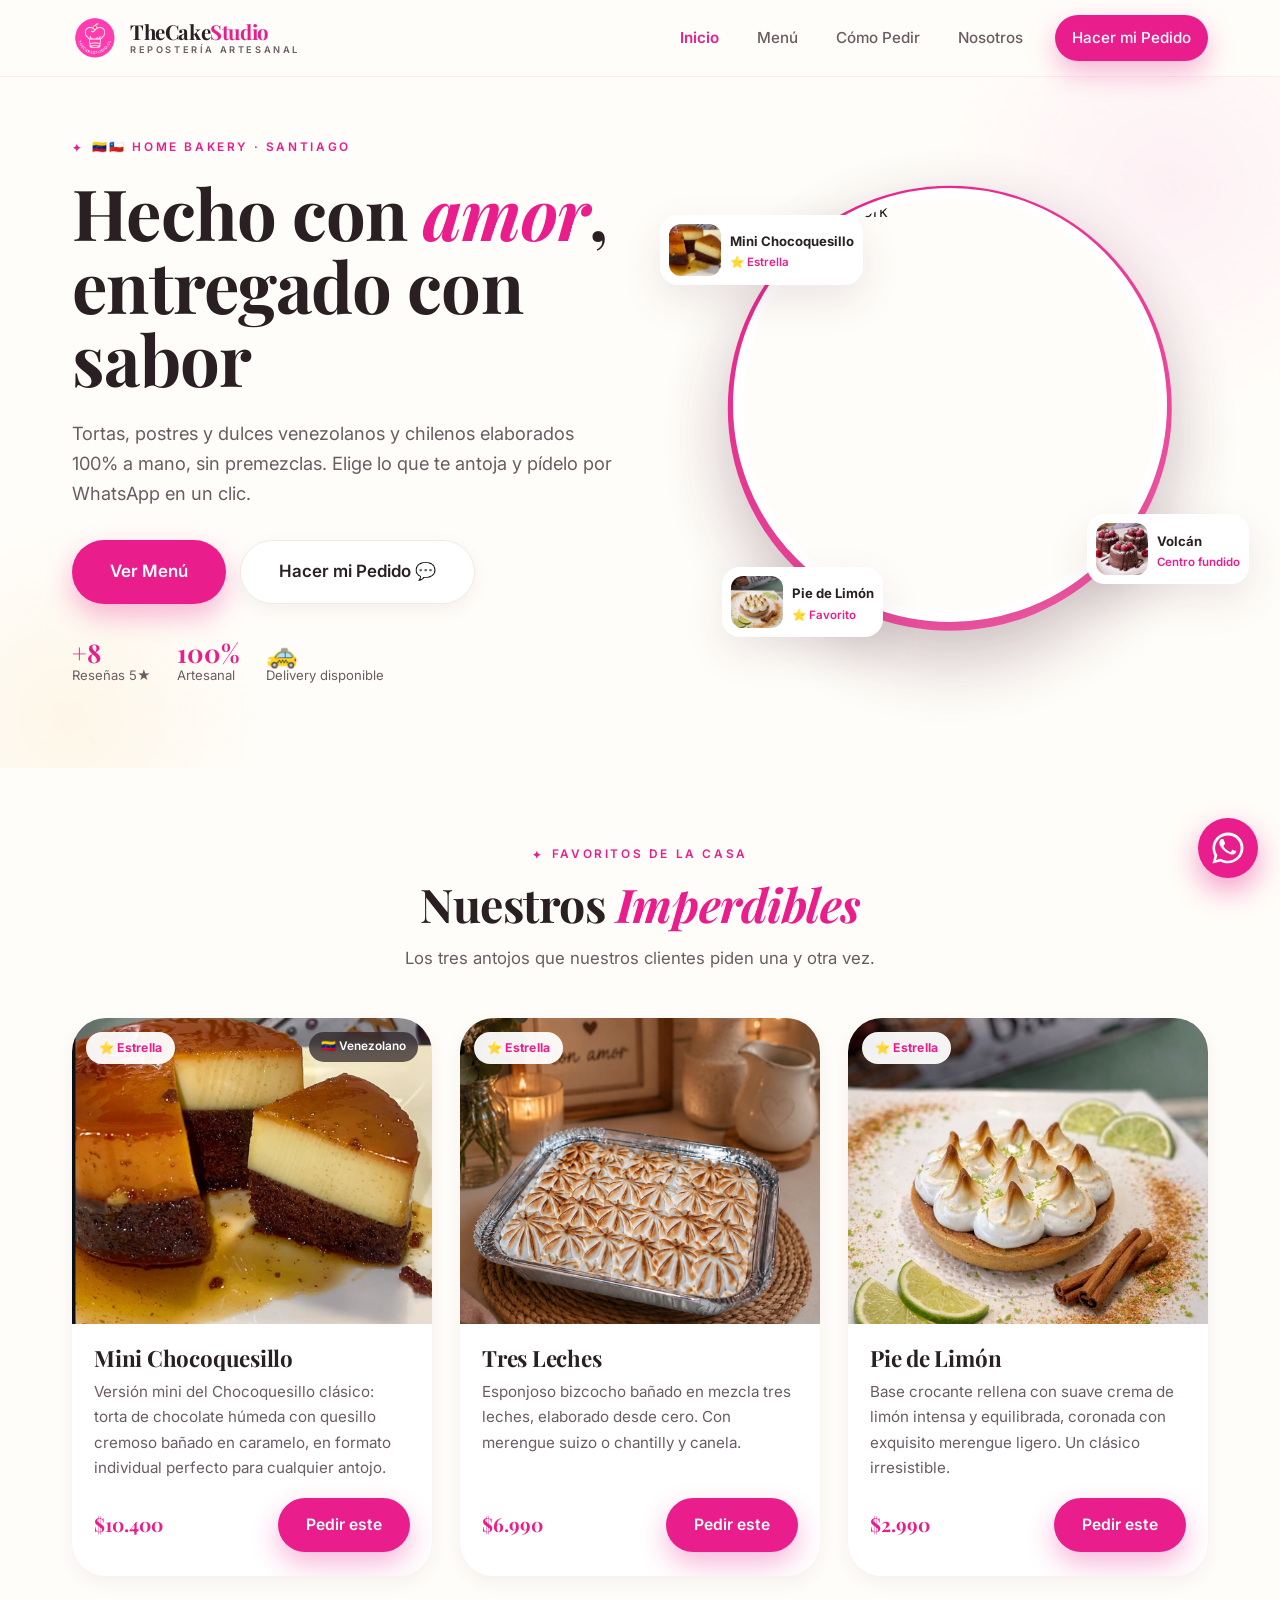
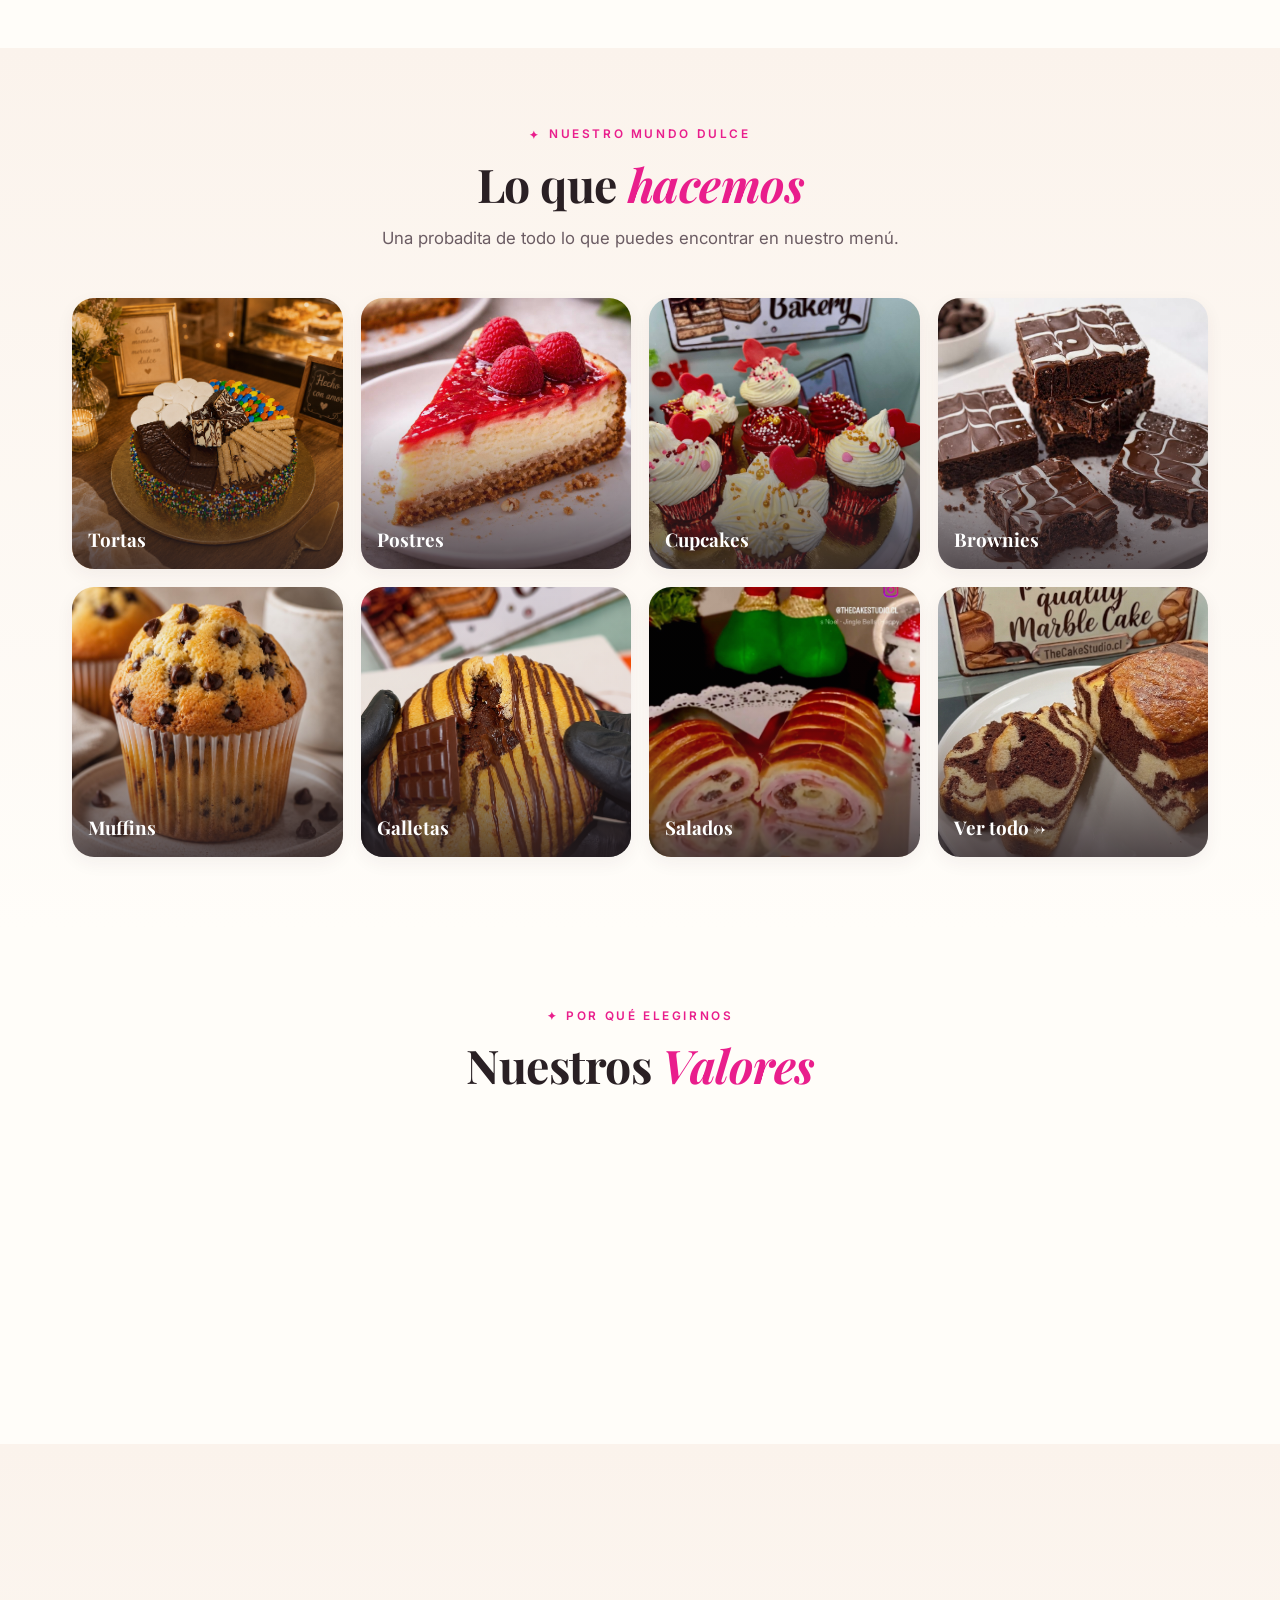
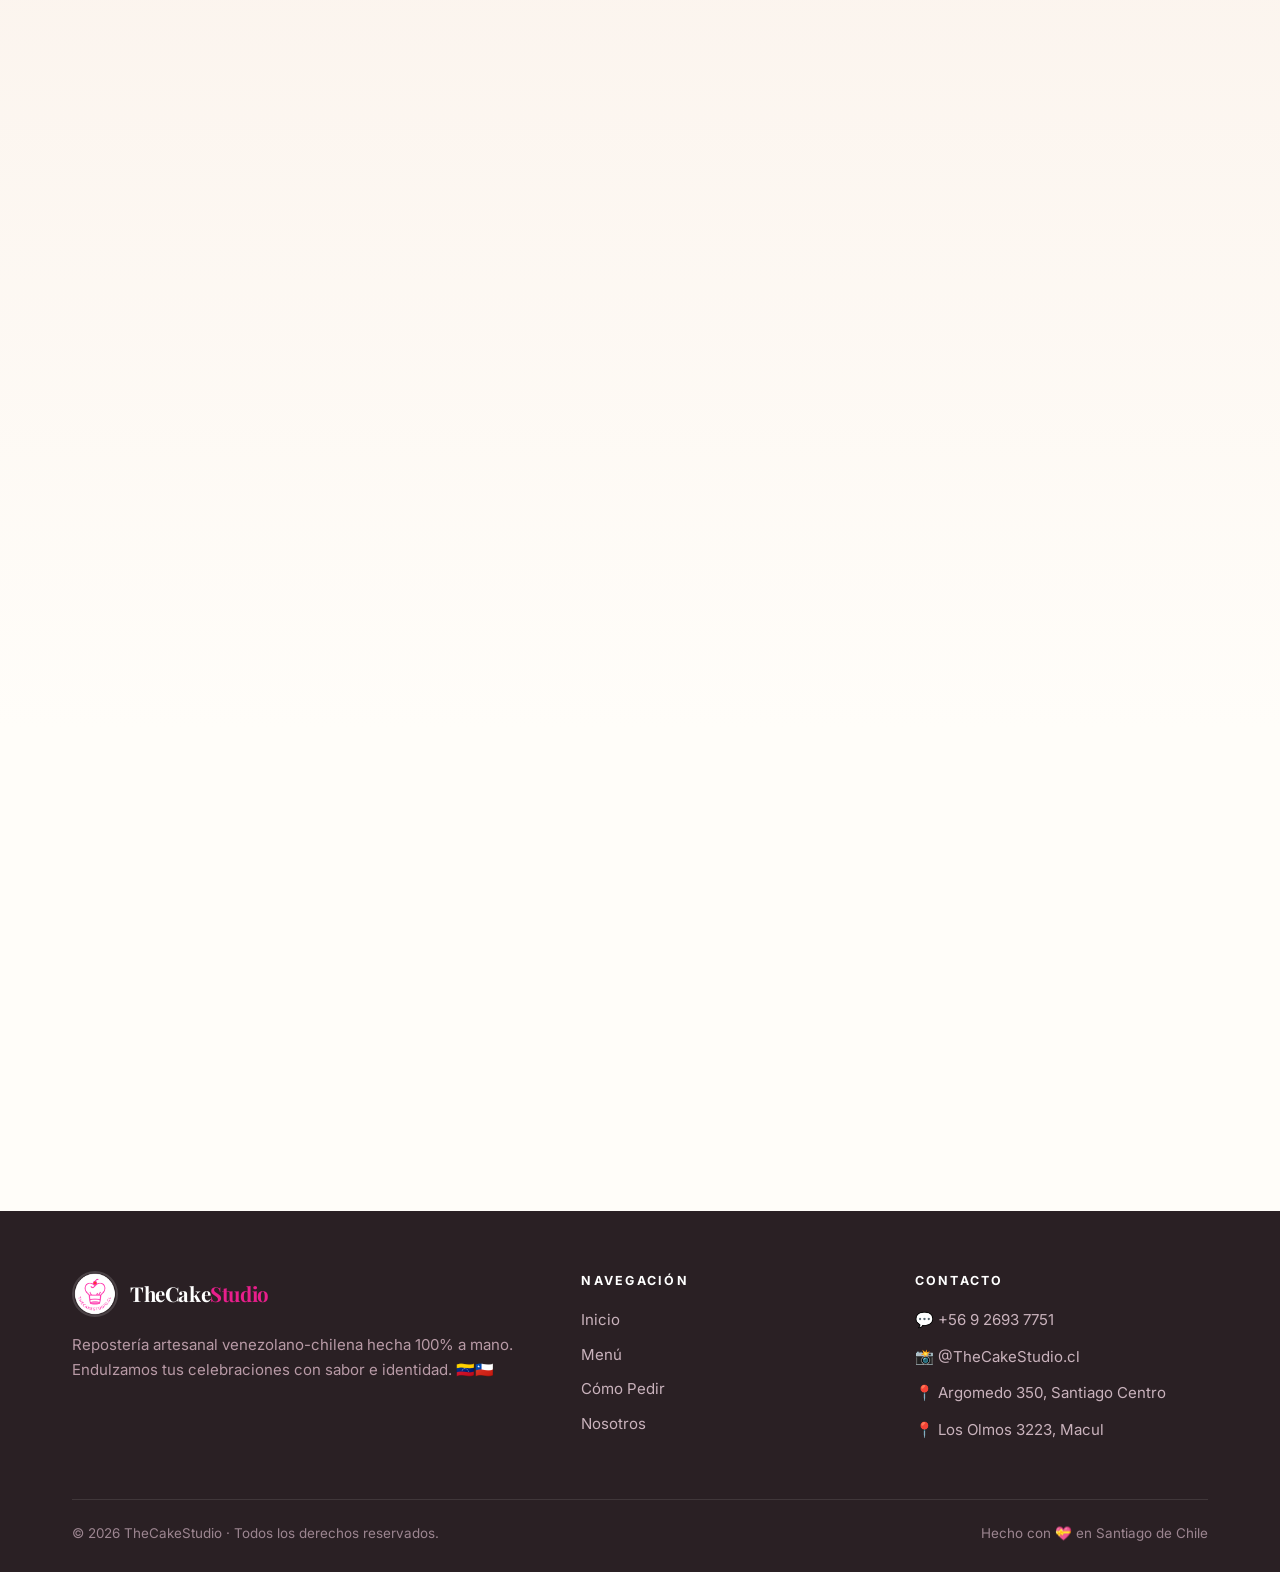
==== commit eadc1caa: "Changed the heroe for a carouselle, added a few rules to the form, about the 72 hours, and regarding" ====
--- a/index.html
+++ b/index.html
@@ -3,6 +3,8 @@
 <head>
 <meta charset="UTF-8">
 <meta name="viewport" content="width=device-width, initial-scale=1.0">
+<meta name="theme-color" content="#FFFDF9">
+<meta name="color-scheme" content="light">
 <title>TheCakeStudio · Repostería artesanal venezolana y chilena en Santiago</title>
 <meta name="description" content="TheCakeStudio: home bakery de repostería artesanal en Santiago. Tortas venezolanas y chilenas, Chocoquesillo, postres sin premezclas hechos 100% a mano. Pide fácil por WhatsApp.">
 <meta name="keywords" content="repostería artesanal Santiago, tortas venezolanas Chile, postres sin premezclas Santiago, repostería a mano Macul, TheCakeStudio">
@@ -53,7 +55,15 @@
     </div>
     <div class="hero-art">
       <span class="disc"></span>
-      <img class="main-cake" src="Tortas/Torta Rose.PNG" alt="Torta Rose personalizable de TheCakeStudio">
+      <div class="hero-carousel" role="img" aria-label="Fotos de productos de TheCakeStudio">
+        <img class="hc-slide is-active" src="Heroe Images/Mini Chocoquesillo.png" alt="Mini Chocoquesillo">
+        <img class="hc-slide" src="Heroe Images/Galleta NY.png" alt="Galleta New York">
+        <img class="hc-slide" src="Heroe Images/Torta Cotillon.png" alt="Torta Brownie Cotillón">
+        <img class="hc-slide" src="Heroe Images/Cheesecake De Frambuesa.png" alt="Cheesecake de Frambuesa">
+        <img class="hc-slide" src="Heroe Images/Pie De Limon.png" alt="Pie de Limón">
+        <img class="hc-slide" src="Heroe Images/Chocoquesillo Familiar.png" alt="Chocoquesillo Familiar">
+        <img class="hc-slide" src="Heroe Images/Volcan De Chocolate.png" alt="Volcán de Chocolate">
+      </div>
       <div class="float-card fc1">
         <img loading="lazy" src="Postres/Cocoquesillo.JPG" alt="Mini Chocoquesillo">
         <div><b>Mini Chocoquesillo</b><small>⭐ Estrella</small></div>
--- a/styles.css
+++ b/styles.css
@@ -7,6 +7,9 @@
 
 /* ---------- Tokens ---------- */
 :root {
+  /* Site is light-only — stops mobile dark mode from painting the root canvas
+     (and UA form controls) black. */
+  color-scheme: light;
   --cream: #FFFDF9;
   --cream-2: #FBF3EC;
   --cream-3: #F6E9DE;
@@ -30,10 +33,11 @@
 /* ---------- Reset ---------- */
 *, *::before, *::after { box-sizing: border-box; }
 * { margin: 0; padding: 0; }
-html { scroll-behavior: smooth; -webkit-text-size-adjust: 100%; }
+html { scroll-behavior: smooth; -webkit-text-size-adjust: 100%; background: var(--cream); }
 body {
   font-family: 'Inter', system-ui, sans-serif;
   background: var(--cream);
+  min-height: 100vh;
   color: var(--ink);
   line-height: 1.65;
   font-size: 16px;
@@ -213,6 +217,23 @@
   border-radius: 50%; object-fit: cover;
   border: 10px solid #fff; box-shadow: var(--shadow-lg);
 }
+/* Hero photo carousel — same circle/border/shadow as the old static image.
+   Cream background on the box and each slide so fades never flash dark. */
+.hero-carousel {
+  position: relative; z-index: 2;
+  width: 84%; aspect-ratio: 1; margin: 0 auto;
+  border-radius: 50%; overflow: hidden;
+  border: 10px solid #fff; box-shadow: var(--shadow-lg);
+  background: var(--cream);
+}
+.hero-carousel .hc-slide {
+  position: absolute; inset: 0;
+  width: 100%; height: 100%; object-fit: cover;
+  background: var(--cream);
+  opacity: 0; transition: opacity 1s ease-in-out;
+  will-change: opacity;
+}
+.hero-carousel .hc-slide.is-active { opacity: 1; }
 .float-card {
   position: absolute; z-index: 3;
   background: #fff; border-radius: 18px; padding: 9px;
@@ -406,13 +427,24 @@
 .cat-block { margin-top: 26px; scroll-margin-top: 92px; }
 [id] { scroll-margin-top: 92px; }
 .cat-title {
-  display:flex; align-items:center; gap: 14px; margin-bottom: 26px;
+  position: relative; display:flex; align-items:center; gap: 14px; margin-bottom: 26px;
+  padding-right: 50px; cursor: pointer; user-select: none;
 }
 .cat-title h2 { font-size: 1.8rem; white-space: nowrap; }
 .cat-title .em { font-size: 1.7rem; }
 .cat-title::after { content:""; height:1px; flex:1; background: var(--cream-3); }
-
-.menu-grid { display: grid; grid-template-columns: repeat(3,1fr); gap: 26px; }
+/* collapse toggle (injected by JS) — sits in the reserved right padding */
+.cat-toggle {
+  position: absolute; right: 0; top: 50%; transform: translateY(-50%) rotate(180deg);
+  width: 38px; height: 38px; border-radius: 50%; flex: none;
+  display: grid; place-items: center; font-size: .8rem; line-height: 1;
+  color: var(--fuchsia); background: var(--fuchsia-soft);
+  transition: transform .35s var(--ease), background .2s;
+}
+.cat-title:hover .cat-toggle { background: var(--fuchsia); color: #fff; }
+.cat-block.collapsed .cat-toggle { transform: translateY(-50%) rotate(0deg); }
+
+.menu-grid { display: grid; grid-template-columns: repeat(3,1fr); gap: 26px; transition: max-height .45s var(--ease); }
 .prod {
   background:#fff; border-radius: var(--radius); overflow:hidden;
   box-shadow: var(--shadow-sm); display:flex; flex-direction:column;
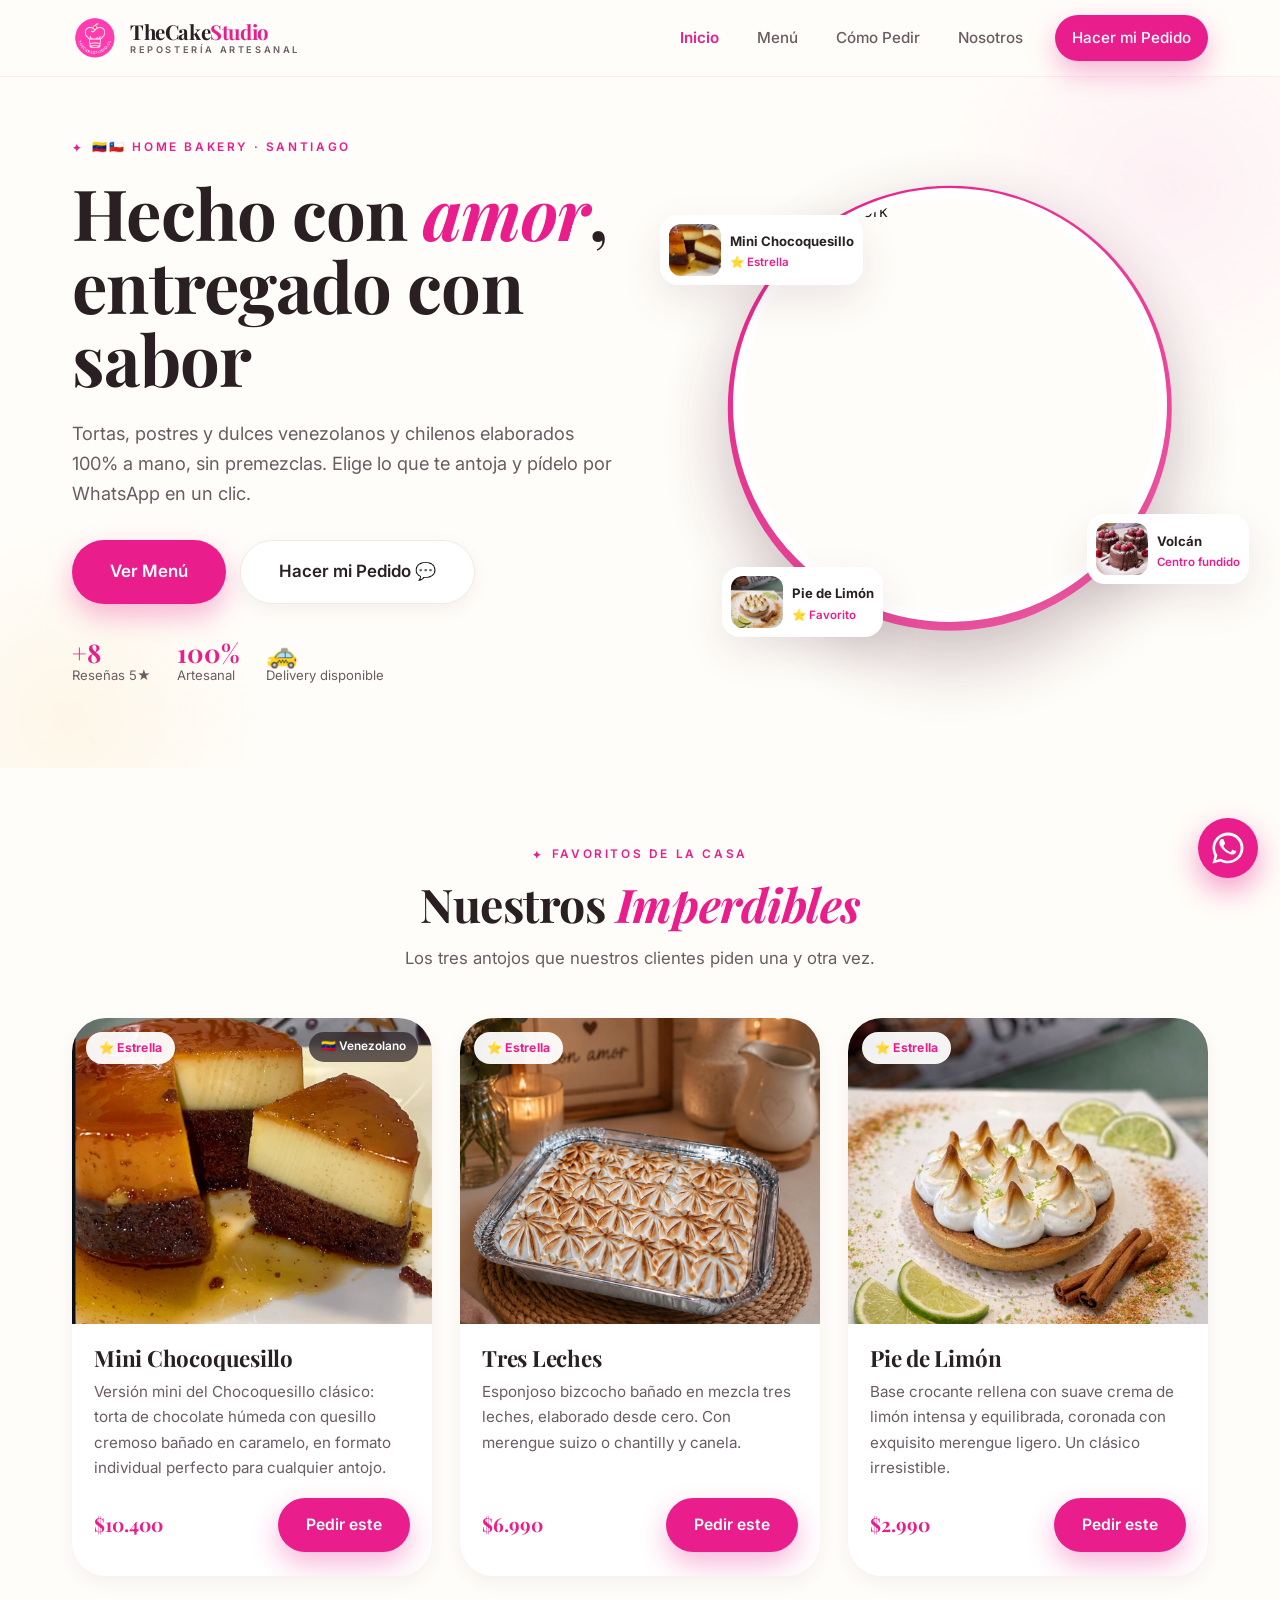
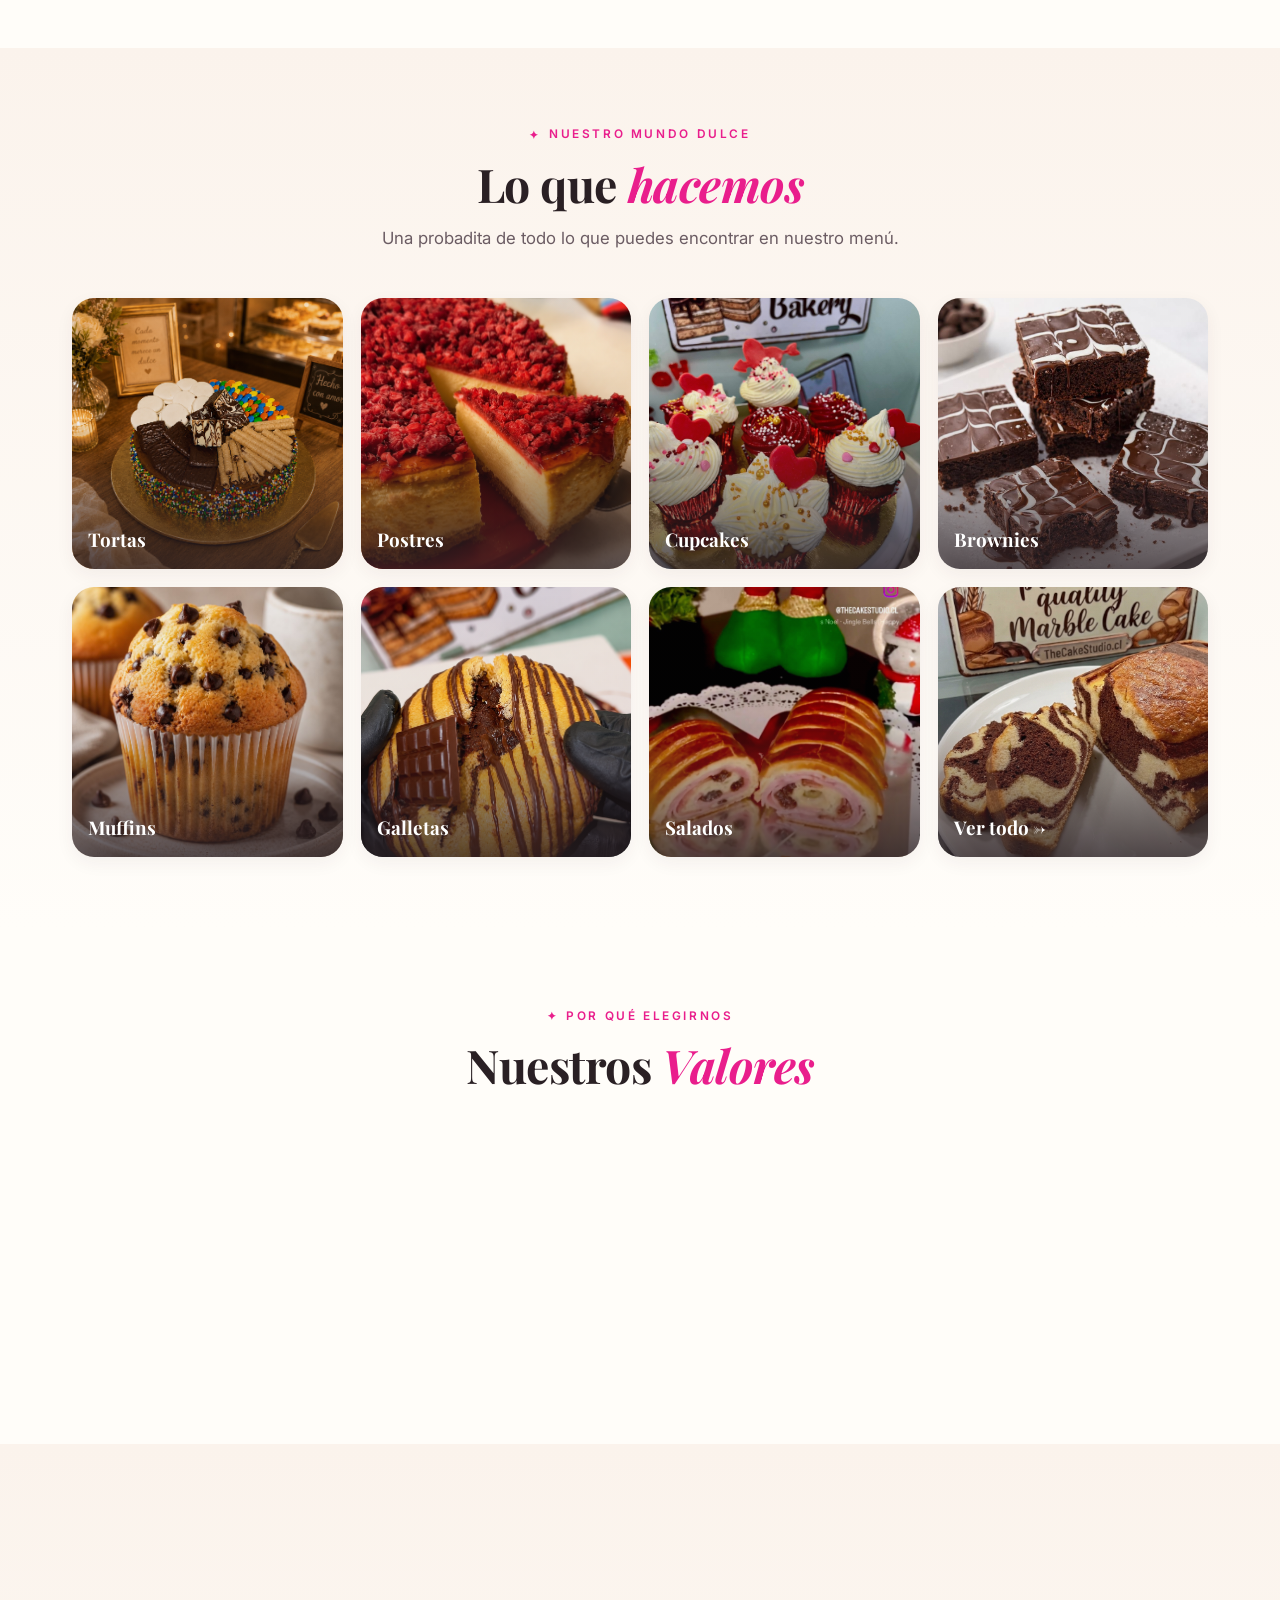
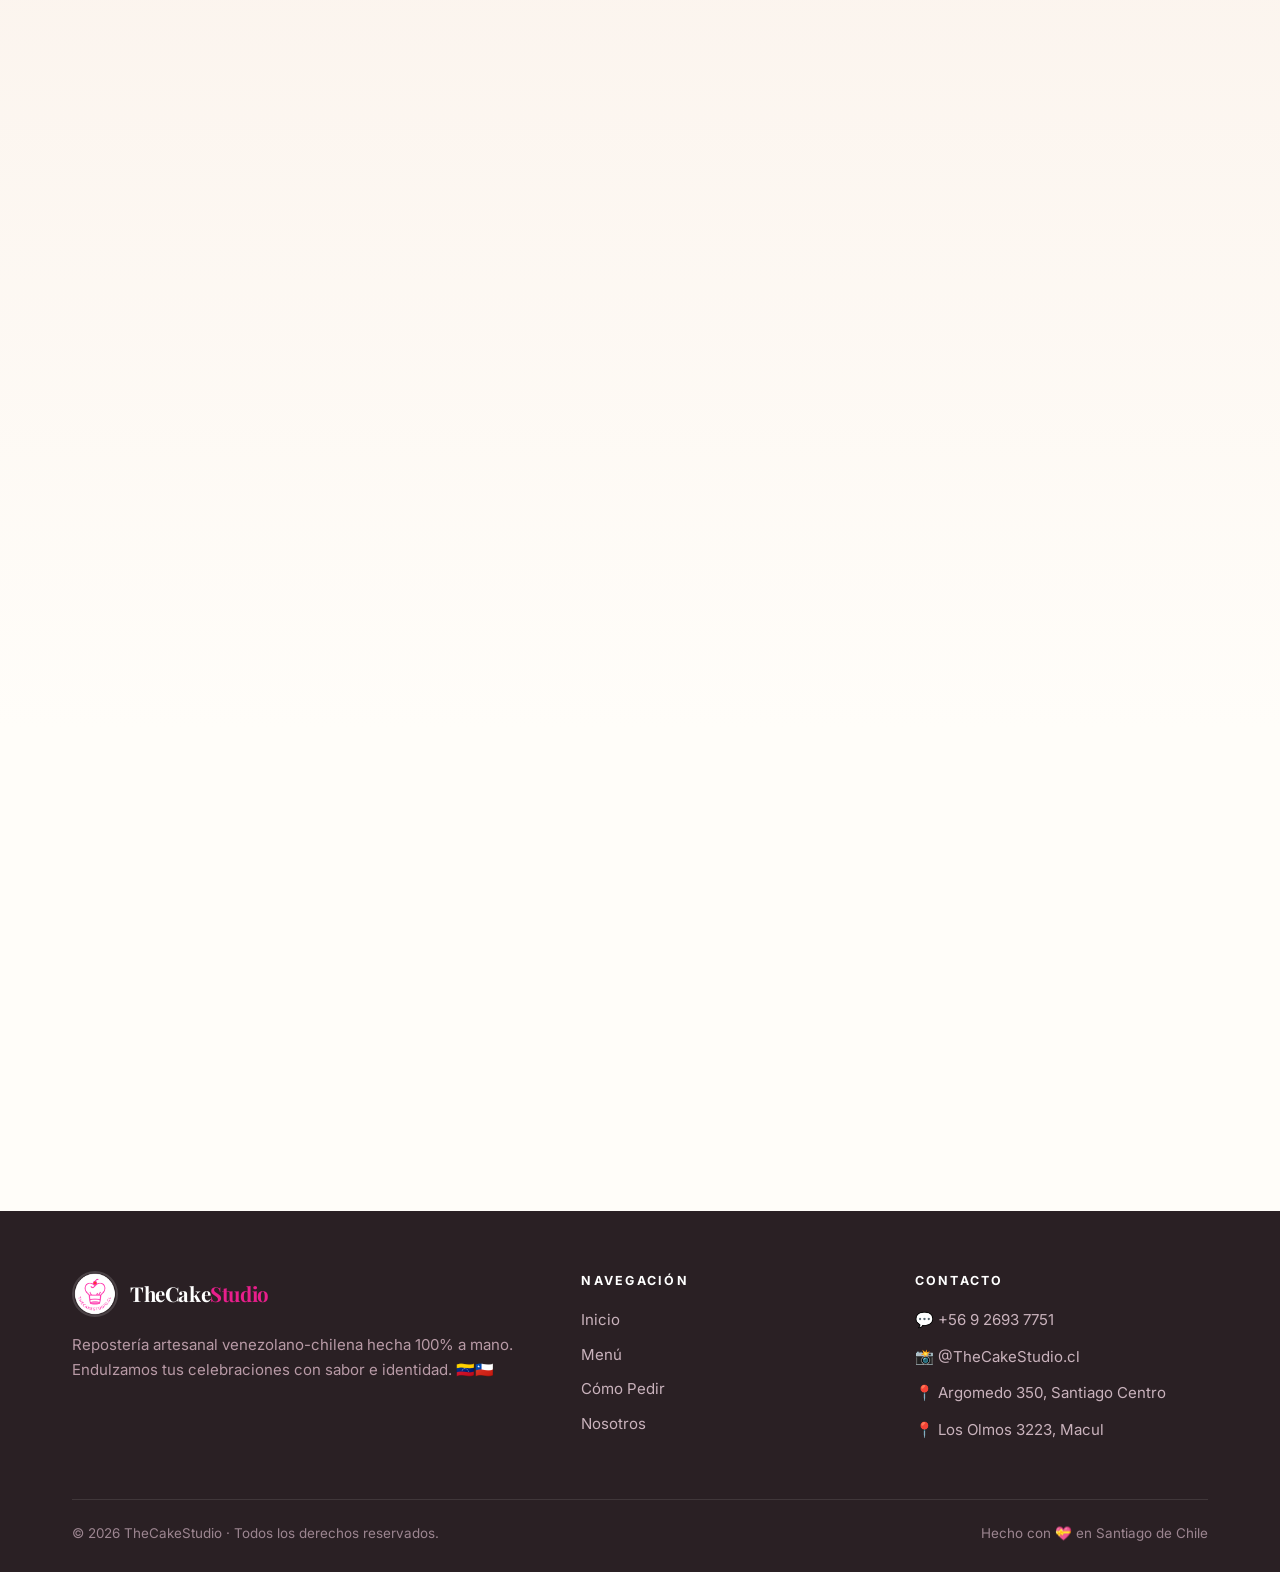
==== commit 112a75a4: "Cambios a precios descripciones se borro duplicado chocoquesillo sin gluten se agrego el cheesecake " ====
--- a/index.html
+++ b/index.html
@@ -150,7 +150,7 @@
     </div>
     <div class="cats-grid reveal">
       <a class="cat-tile" href="menu.html#tortas"><img loading="lazy" src="Tortas/Torta Brownie Cotillón.PNG" alt="Tortas"><span>Tortas</span></a>
-      <a class="cat-tile" href="menu.html#postres"><img loading="lazy" src="Postres/Cheesecake De Frambuesa.JPG" alt="Postres"><span>Postres</span></a>
+      <a class="cat-tile" href="menu.html#postres"><img loading="lazy" src="Postres/Cheesecake De Frambuesa.PNG" alt="Postres"><span>Postres</span></a>
       <a class="cat-tile" href="menu.html#cupcakes"><img loading="lazy" src="Cupcakes/Cupcakes Cupido.JPG" alt="Cupcakes"><span>Cupcakes</span></a>
       <a class="cat-tile" href="menu.html#brownies"><img loading="lazy" src="Brownies/Browni De Chocolate.JPG" alt="Brownies"><span>Brownies</span></a>
       <a class="cat-tile" href="menu.html#muffins"><img loading="lazy" src="Muffins Y Magdalenas/Muffin De Chocolate.JPG" alt="Muffins y magdalenas"><span>Muffins</span></a>
@@ -201,7 +201,7 @@
 <section class="section">
   <div class="wrap">
     <div class="cta-band reveal">
-      <h2>¿Lista para endulzar tu día?</h2>
+      <h2>¿Listo para endulzar tu día?</h2>
       <p>Elige tu antojo, cuéntanos los detalles y recíbelo recién hecho. Tu pedido llega directo a nosotros por WhatsApp.</p>
       <a class="btn btn-primary btn-lg" href="como-pedir.html#pedir">Hacer mi Pedido 💬</a>
     </div>
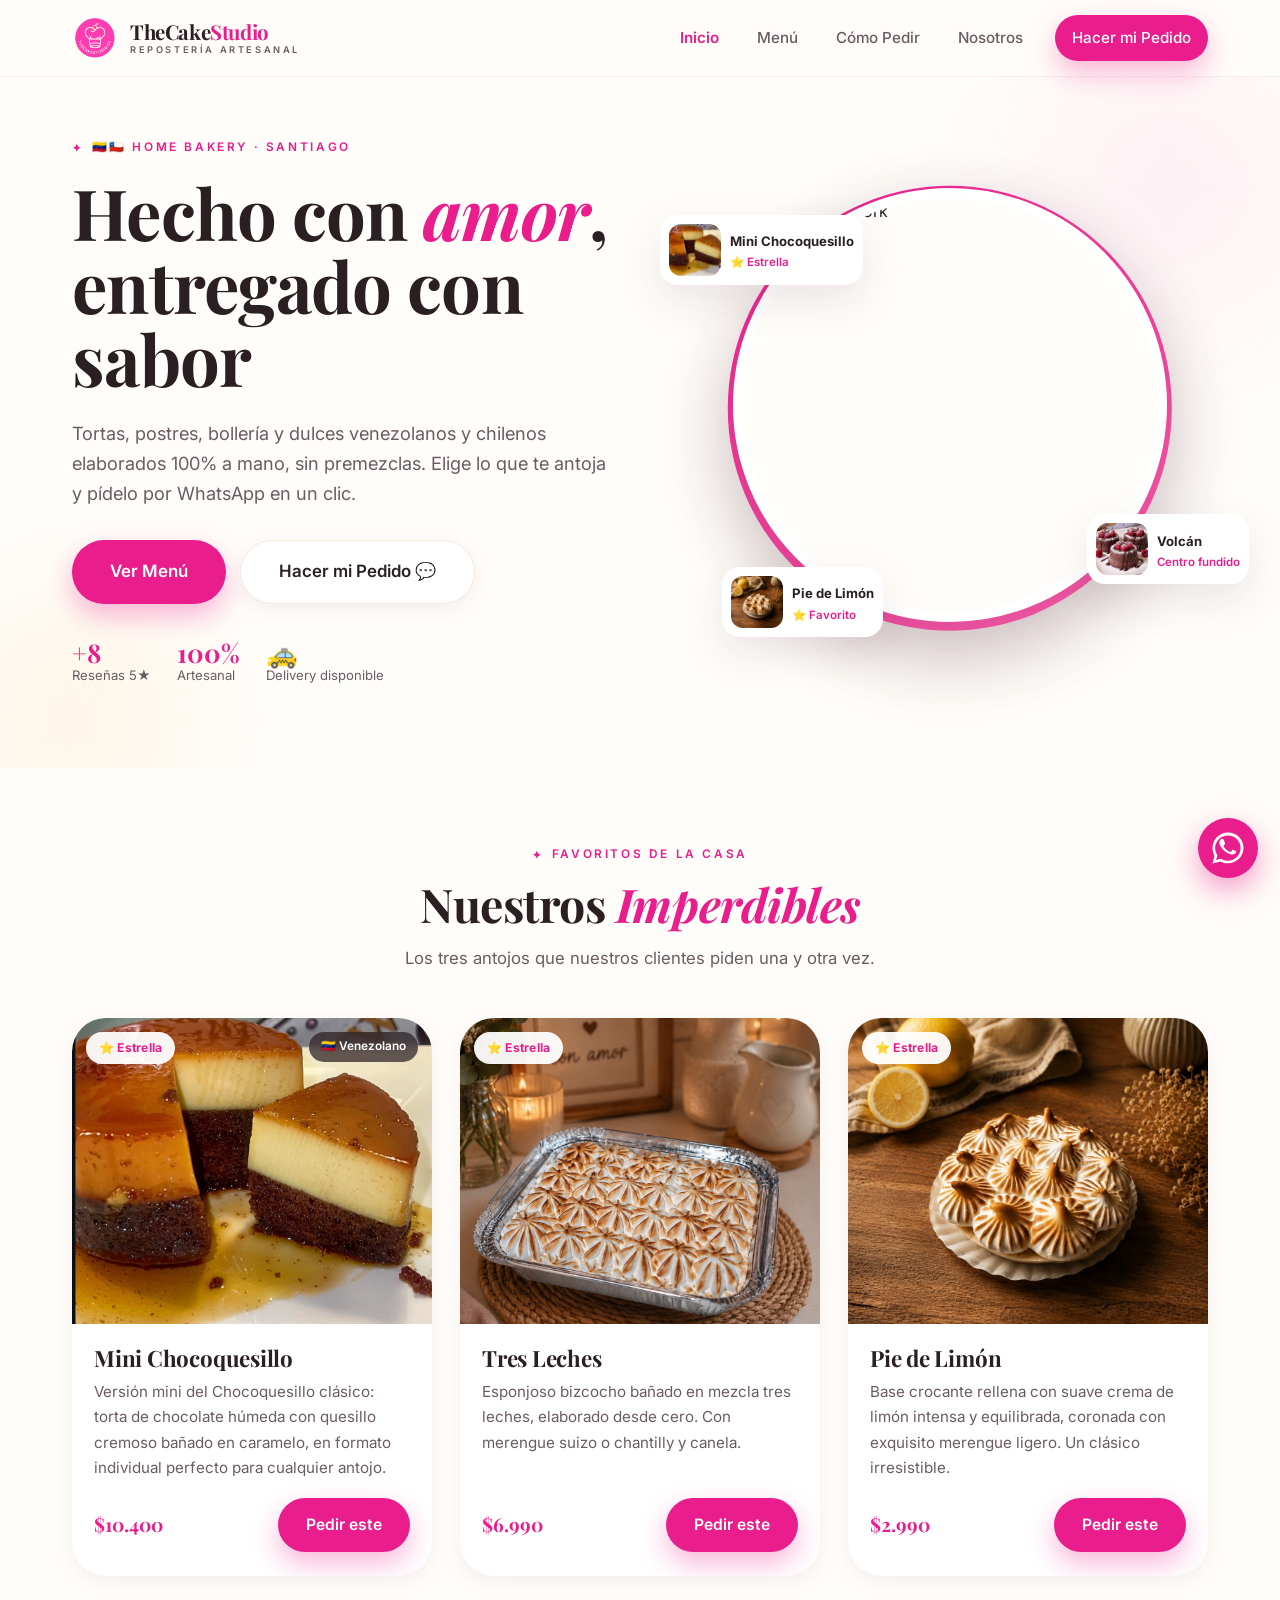
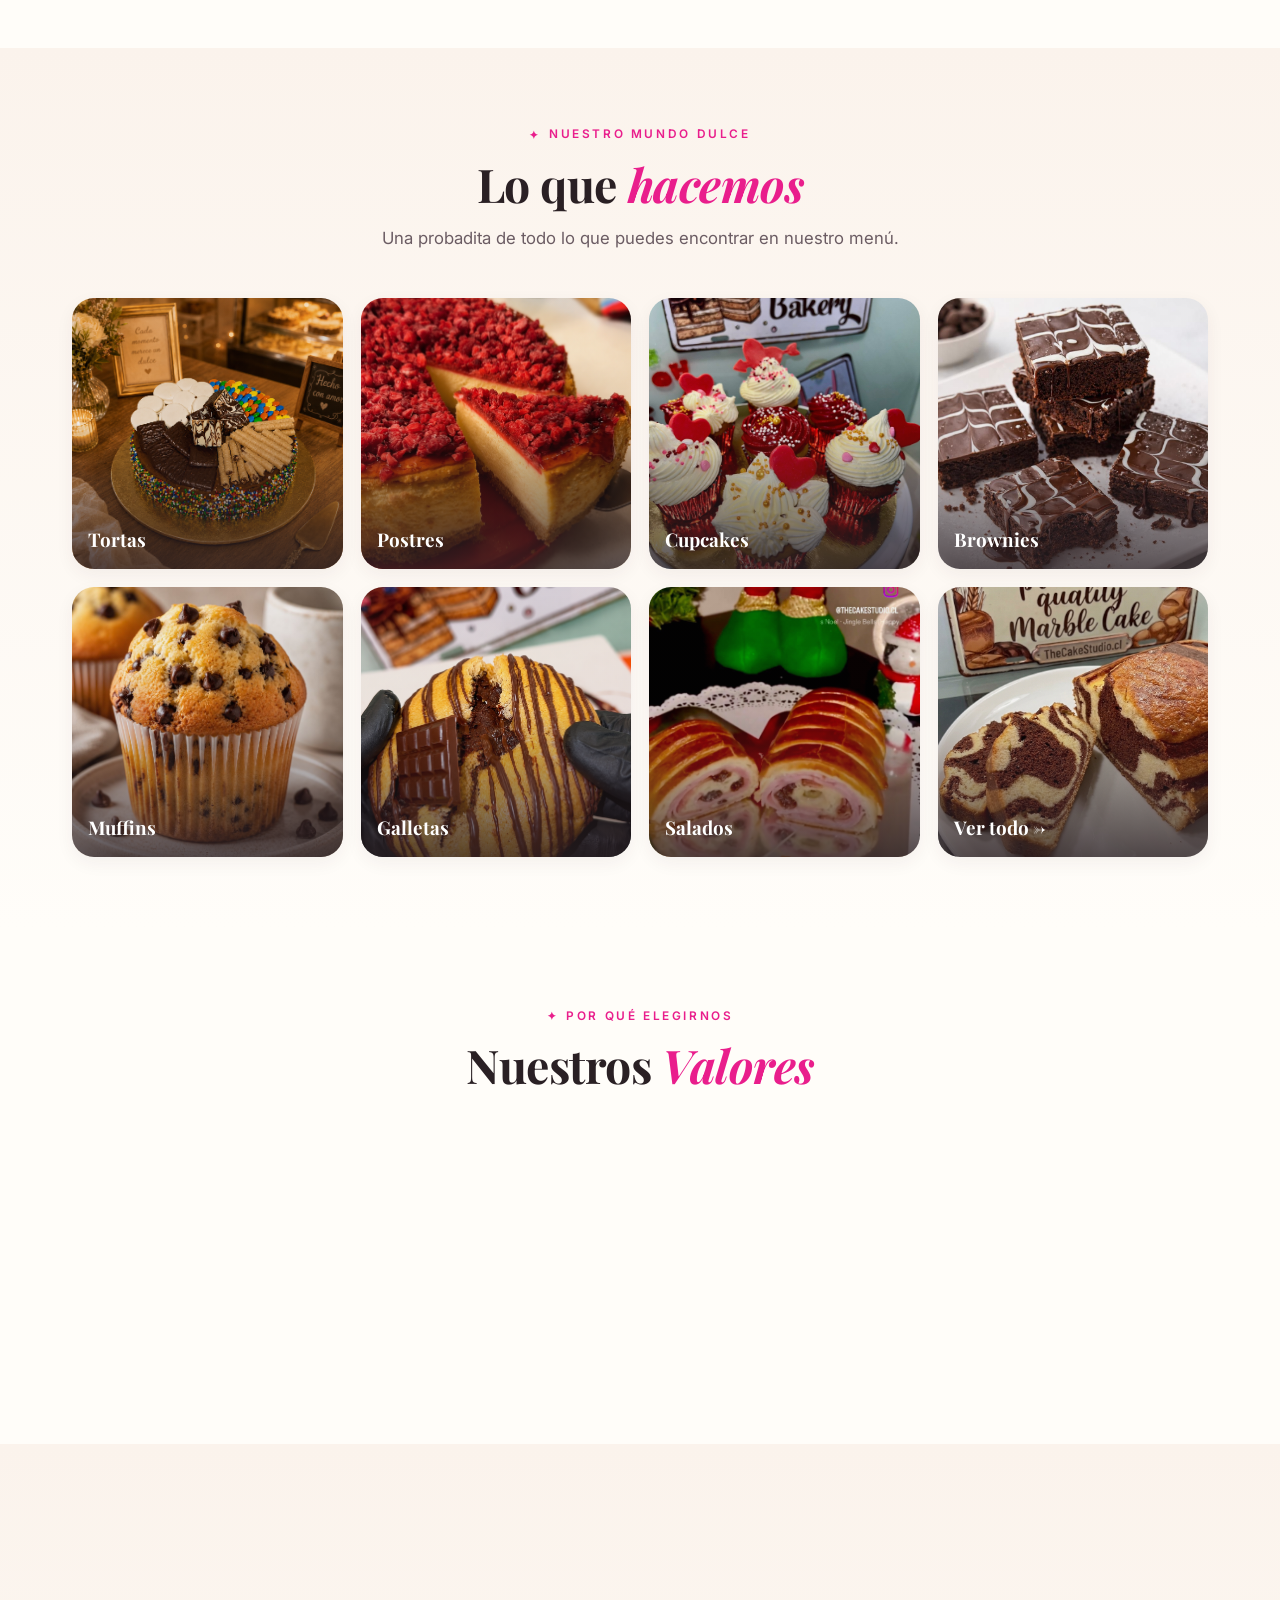
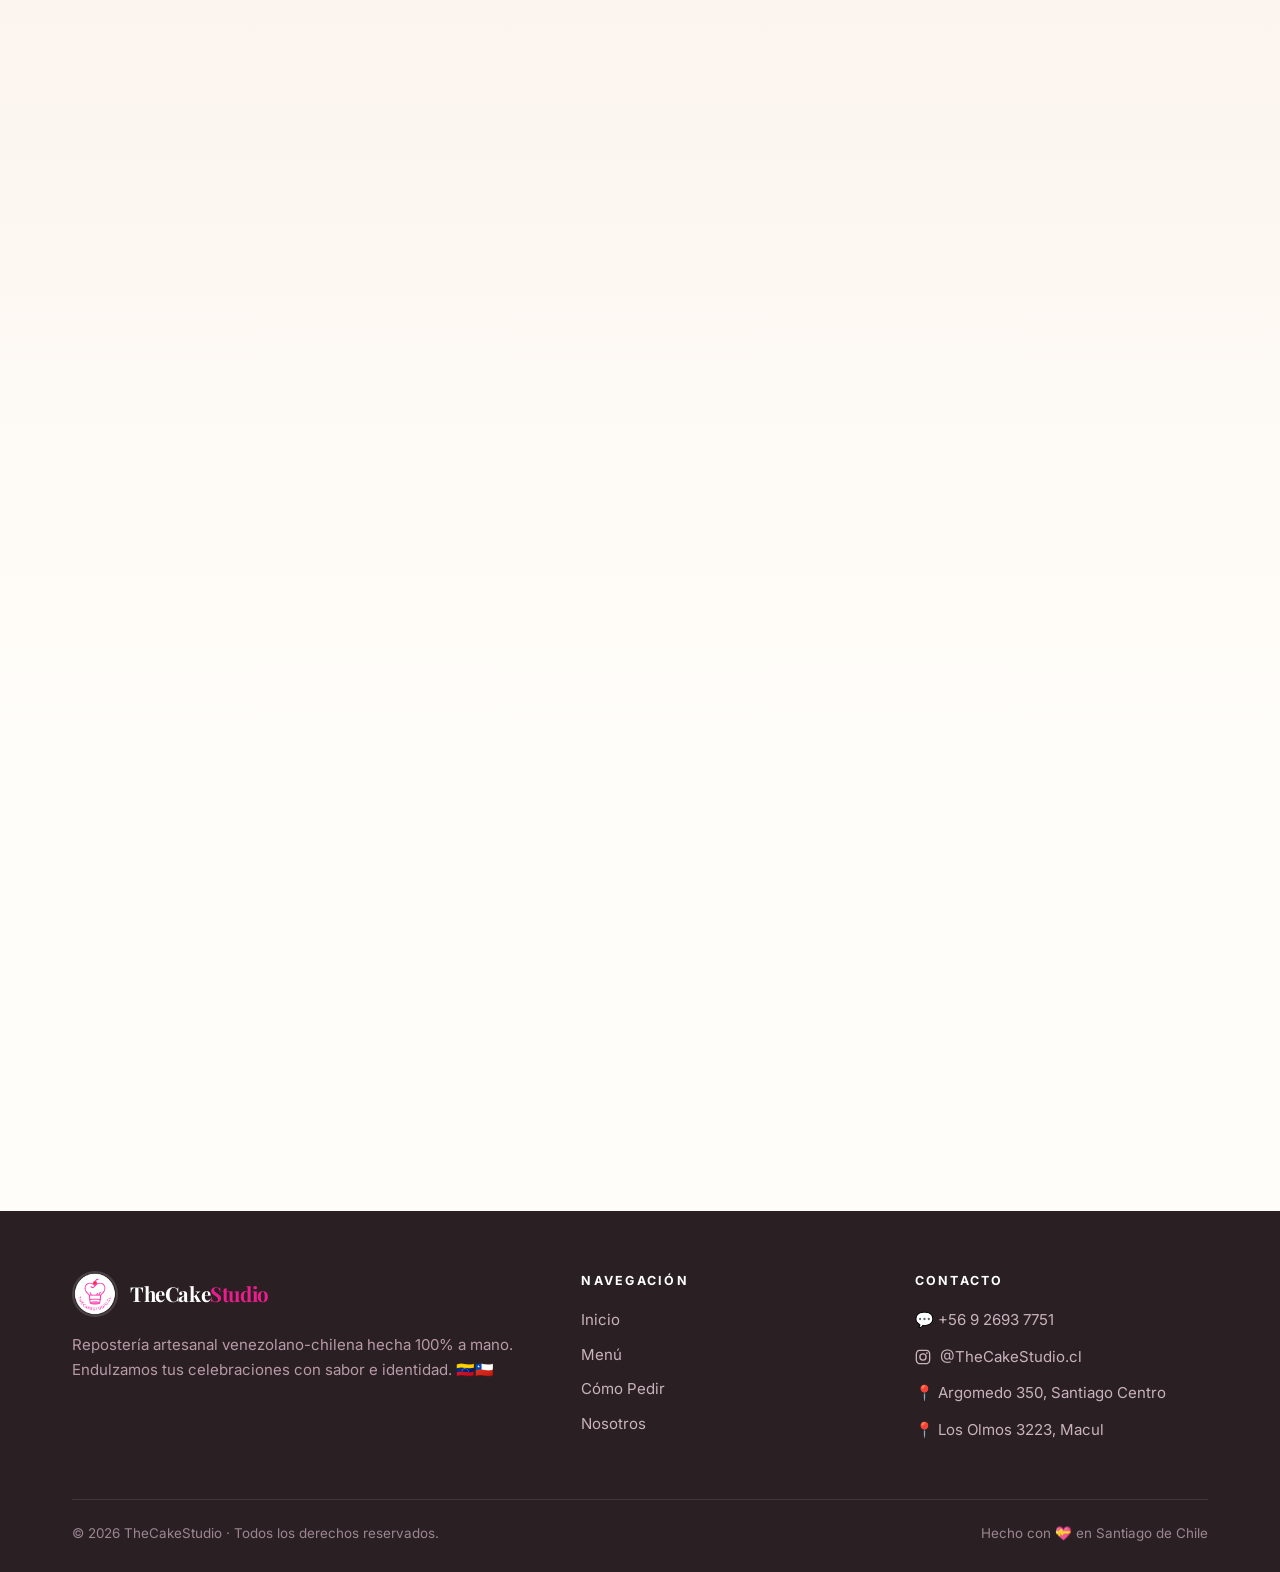
==== commit 87613bc9: "Saqué galletas craqueladas del menu, cambié logo de IG en el footer por uno de IG no un simple icono" ====
--- a/index.html
+++ b/index.html
@@ -42,7 +42,7 @@
     <div class="hero-copy">
       <span class="eyebrow">🇻🇪🇨🇱 Home bakery · Santiago</span>
       <h1>Hecho con <em>amor</em>, entregado con sabor</h1>
-      <p class="lead">Tortas, postres y dulces venezolanos y chilenos elaborados 100% a mano, sin premezclas. Elige lo que te antoja y pídelo por WhatsApp en un clic.</p>
+      <p class="lead">Tortas, postres, bollería y dulces venezolanos y chilenos elaborados 100% a mano, sin premezclas. Elige lo que te antoja y pídelo por WhatsApp en un clic.</p>
       <div class="hero-actions">
         <a class="btn btn-primary btn-lg" href="menu.html">Ver Menú</a>
         <a class="btn btn-ghost btn-lg" href="como-pedir.html#pedir">Hacer mi Pedido 💬</a>
@@ -73,7 +73,7 @@
         <div><b>Volcán</b><small>Centro fundido</small></div>
       </div>
       <div class="float-card fc3">
-        <img loading="lazy" src="Postres/Pie De Limon.JPG" alt="Pie de limón">
+        <img loading="lazy" src="Postres/Pie De Limon 2.jpg" alt="Pie de limón">
         <div><b>Pie de Limón</b><small>⭐ Favorito</small></div>
       </div>
     </div>
@@ -124,7 +124,7 @@
       <article class="star-card reveal">
         <div class="star-media">
           <span class="badge-star">⭐ Estrella</span>
-          <img loading="lazy" src="Postres/Pie De Limon.JPG" alt="Pie de Limón">
+          <img loading="lazy" src="Postres/Pie De Limon 2.jpg" alt="Pie de Limón">
         </div>
         <div class="star-body">
           <h3>Pie de Limón</h3>
@@ -232,7 +232,7 @@
         <h4>Contacto</h4>
         <div class="contact">
           <a href="https://wa.me/56926937751" target="_blank">💬 +56 9 2693 7751</a>
-          <a href="https://instagram.com/TheCakeStudio.cl" target="_blank">📸 @TheCakeStudio.cl</a>
+          <a href="https://instagram.com/TheCakeStudio.cl" target="_blank"><svg class="ig-ic" viewBox="0 0 24 24" aria-hidden="true"><path fill="currentColor" d="M12 2.982c2.937 0 3.285.011 4.445.064 1.072.049 1.654.228 2.042.379.513.199.879.436 1.263.821.385.384.622.75.821 1.263.151.388.33.97.379 2.042.053 1.16.064 1.508.064 4.445s-.011 3.285-.064 4.445c-.049 1.072-.228 1.654-.379 2.042a3.39 3.39 0 0 1-.821 1.263 3.39 3.39 0 0 1-1.263.821c-.388.151-.97.33-2.042.379-1.16.053-1.508.064-4.445.064s-3.285-.011-4.445-.064c-1.072-.049-1.654-.228-2.042-.379a3.39 3.39 0 0 1-1.263-.821 3.39 3.39 0 0 1-.821-1.263c-.151-.388-.33-.97-.379-2.042-.053-1.16-.064-1.508-.064-4.445s.011-3.285.064-4.445c.049-1.072.228-1.654.379-2.042.199-.513.436-.879.821-1.263a3.39 3.39 0 0 1 1.263-.821c.388-.151.97-.33 2.042-.379 1.16-.053 1.508-.064 4.445-.064M12 1c-2.987 0-3.362.013-4.535.066-1.171.054-1.97.24-2.67.511a5.39 5.39 0 0 0-1.949 1.269 5.39 5.39 0 0 0-1.269 1.949c-.271.7-.457 1.499-.511 2.67C1.013 8.638 1 9.013 1 12s.013 3.362.066 4.535c.054 1.171.24 1.97.511 2.67a5.39 5.39 0 0 0 1.269 1.949 5.39 5.39 0 0 0 1.949 1.269c.7.271 1.499.457 2.67.511C8.638 22.987 9.013 23 12 23s3.362-.013 4.535-.066c1.171-.054 1.97-.24 2.67-.511a5.39 5.39 0 0 0 1.949-1.269 5.39 5.39 0 0 0 1.269-1.949c.271-.7.457-1.499.511-2.67C22.987 15.362 23 14.987 23 12s-.013-3.362-.066-4.535c-.054-1.171-.24-1.97-.511-2.67a5.39 5.39 0 0 0-1.269-1.949 5.39 5.39 0 0 0-1.949-1.269c-.7-.271-1.499-.457-2.67-.511C15.362 1.013 14.987 1 12 1m0 5.351A5.649 5.649 0 1 0 17.649 12 5.649 5.649 0 0 0 12 6.351m0 9.316A3.667 3.667 0 1 1 15.667 12 3.667 3.667 0 0 1 12 15.667m5.872-10.859a1.32 1.32 0 1 0 1.32 1.32 1.32 1.32 0 0 0-1.32-1.32"/></svg> @TheCakeStudio.cl</a>
           <div>📍 Argomedo 350, Santiago Centro</div>
           <div>📍 Los Olmos 3223, Macul</div>
         </div>
--- a/styles.css
+++ b/styles.css
@@ -387,6 +387,8 @@
 .footer h4 { font-family:'Inter',sans-serif; font-size: .78rem; letter-spacing:.18em; text-transform:uppercase; color:#fff; margin-bottom: 16px; }
 .footer ul li { margin-bottom: 10px; }
 .footer ul a, .footer .contact a, .footer .contact div { color:#C9B2BC; font-size: .94rem; transition: color .2s; display:flex; gap:9px; align-items:flex-start; }
+.footer .contact a { align-items: center; }
+.ig-ic { width: 16px; height: 16px; flex: none; }
 .footer ul a:hover, .footer .contact a:hover { color: var(--fuchsia); }
 .footer .contact > * { margin-bottom: 12px; }
 .footer-bottom {
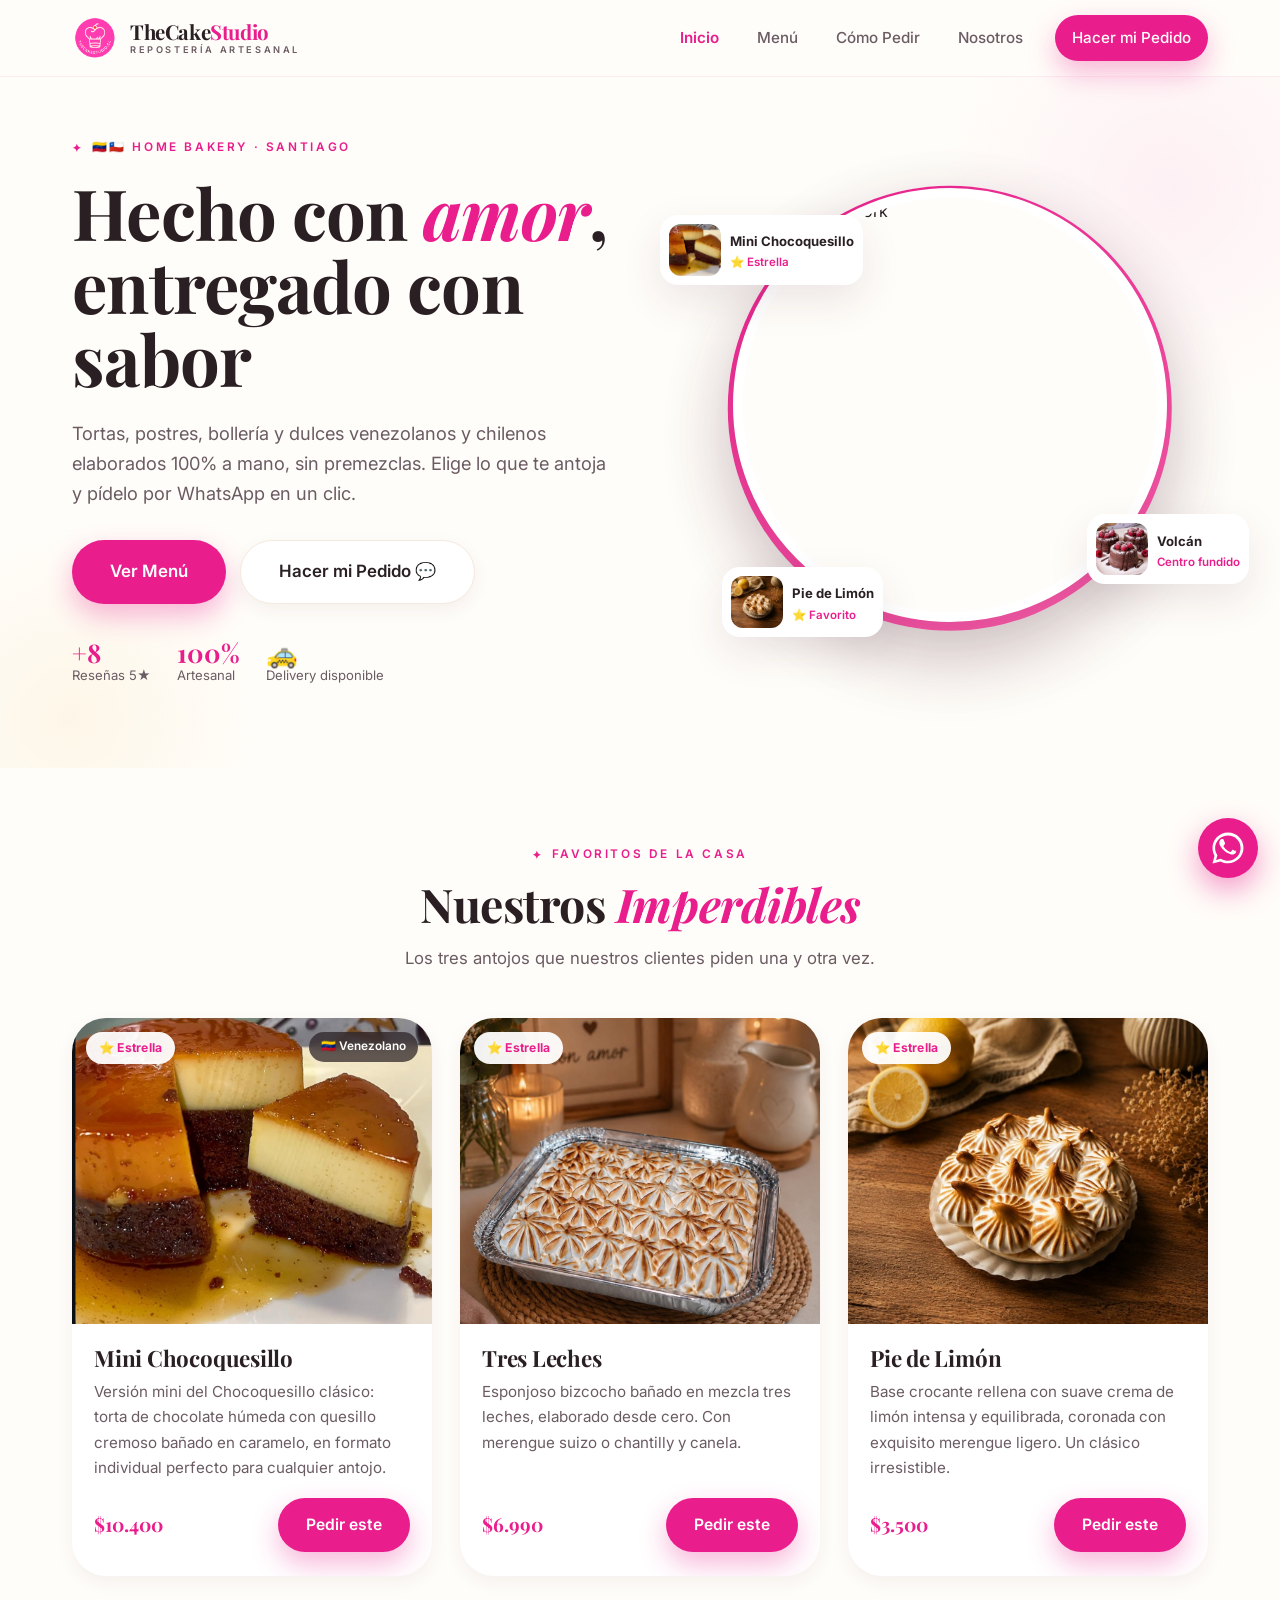
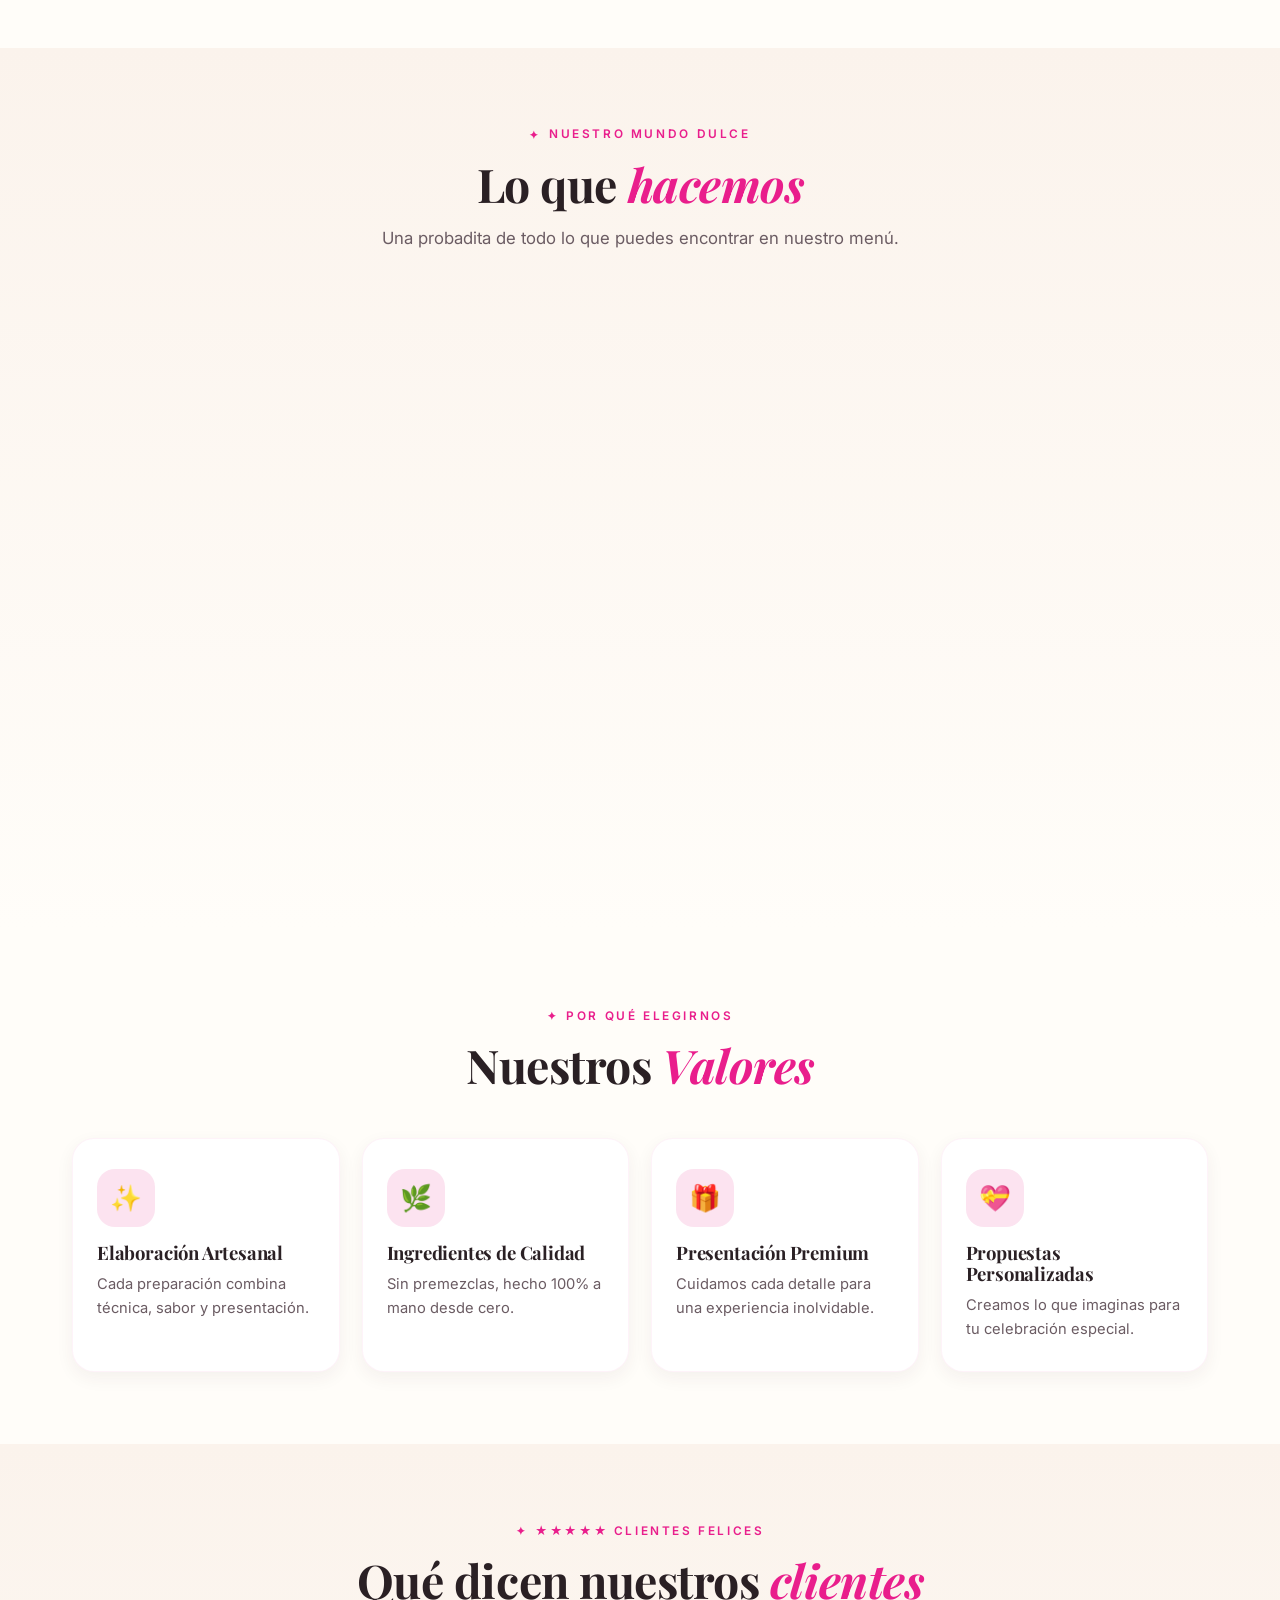
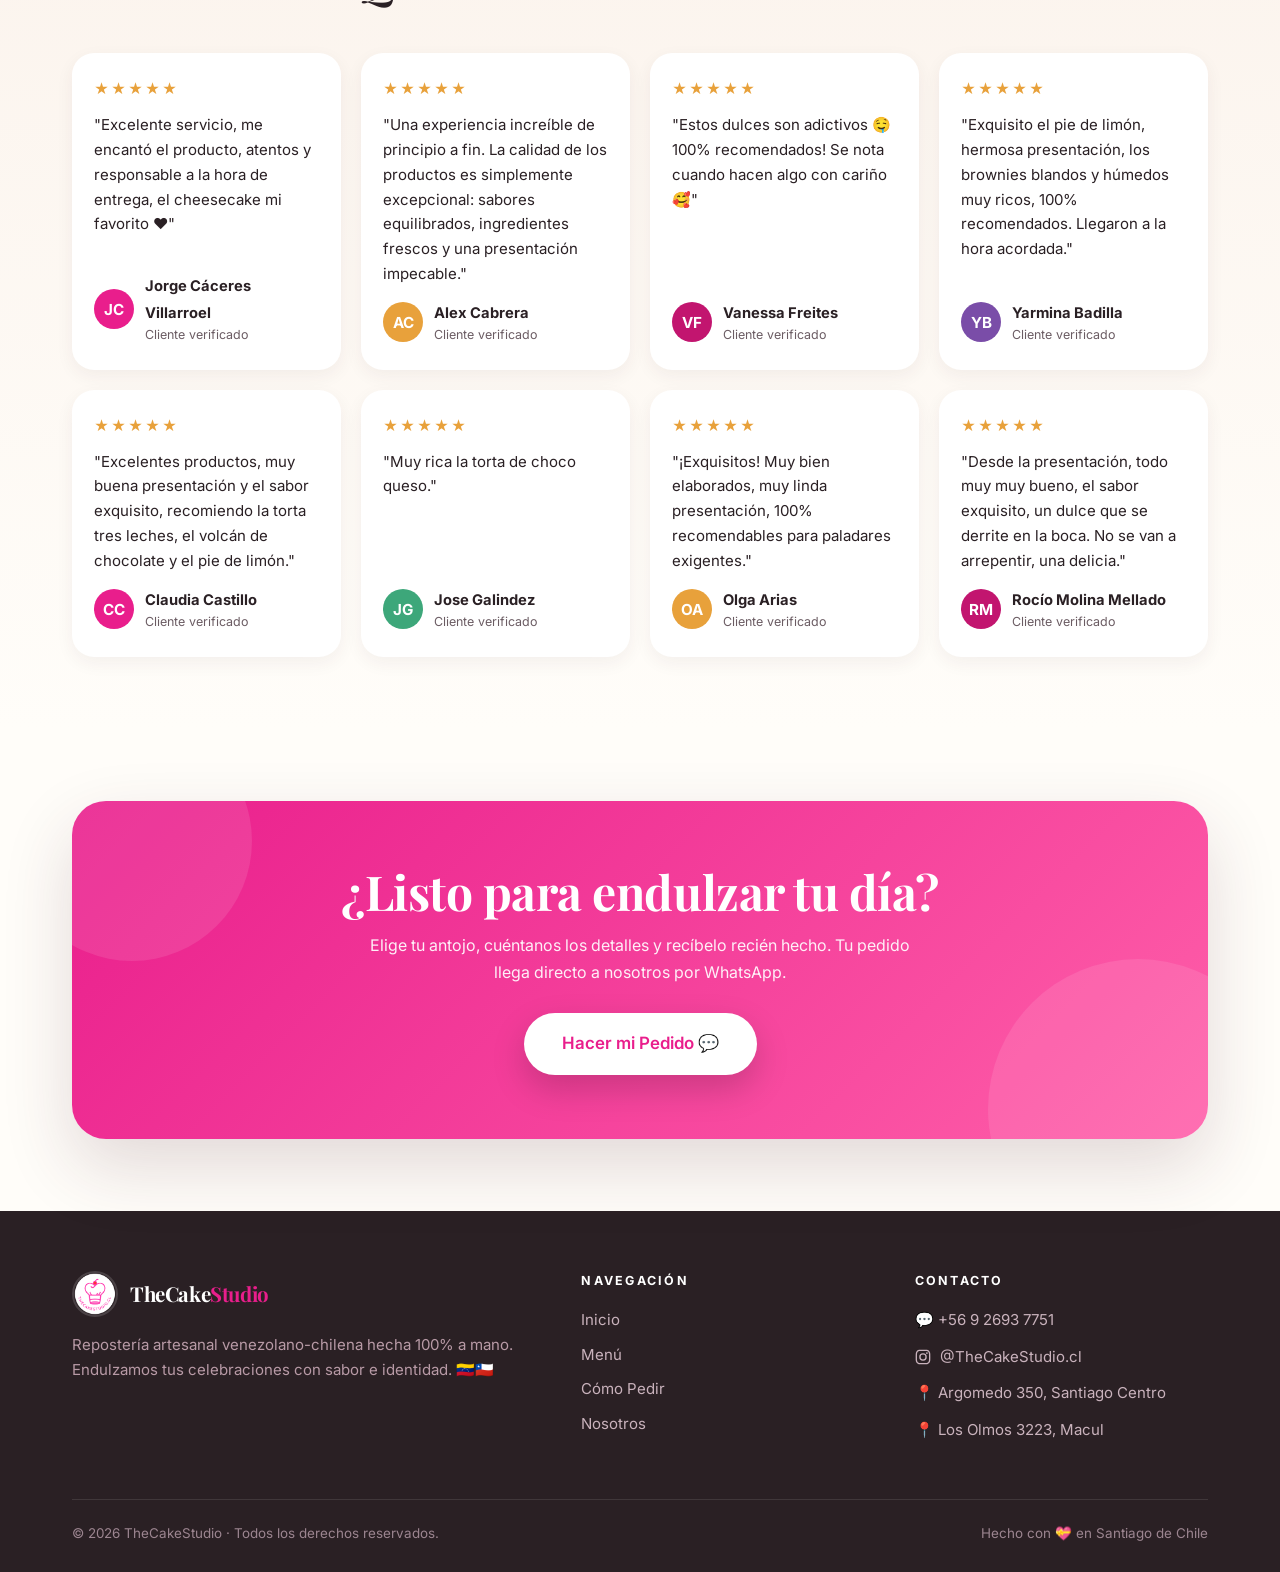
==== commit 96a2201a: "Cambié precio de pie de limon a 3500, red velvet a 6990, y descripcion de chocoquesillo (mini) que e" ====
--- a/index.html
+++ b/index.html
@@ -130,7 +130,7 @@
           <h3>Pie de Limón</h3>
           <p>Base crocante rellena con suave crema de limón intensa y equilibrada, coronada con exquisito merengue ligero. Un clásico irresistible.</p>
           <div class="star-foot">
-            <span class="price">$2.990</span>
+            <span class="price">$3.500</span>
             <a class="btn btn-primary" href="como-pedir.html?add=Pie%20de%20Lim%C3%B3n#pedir">Pedir este</a>
           </div>
         </div>
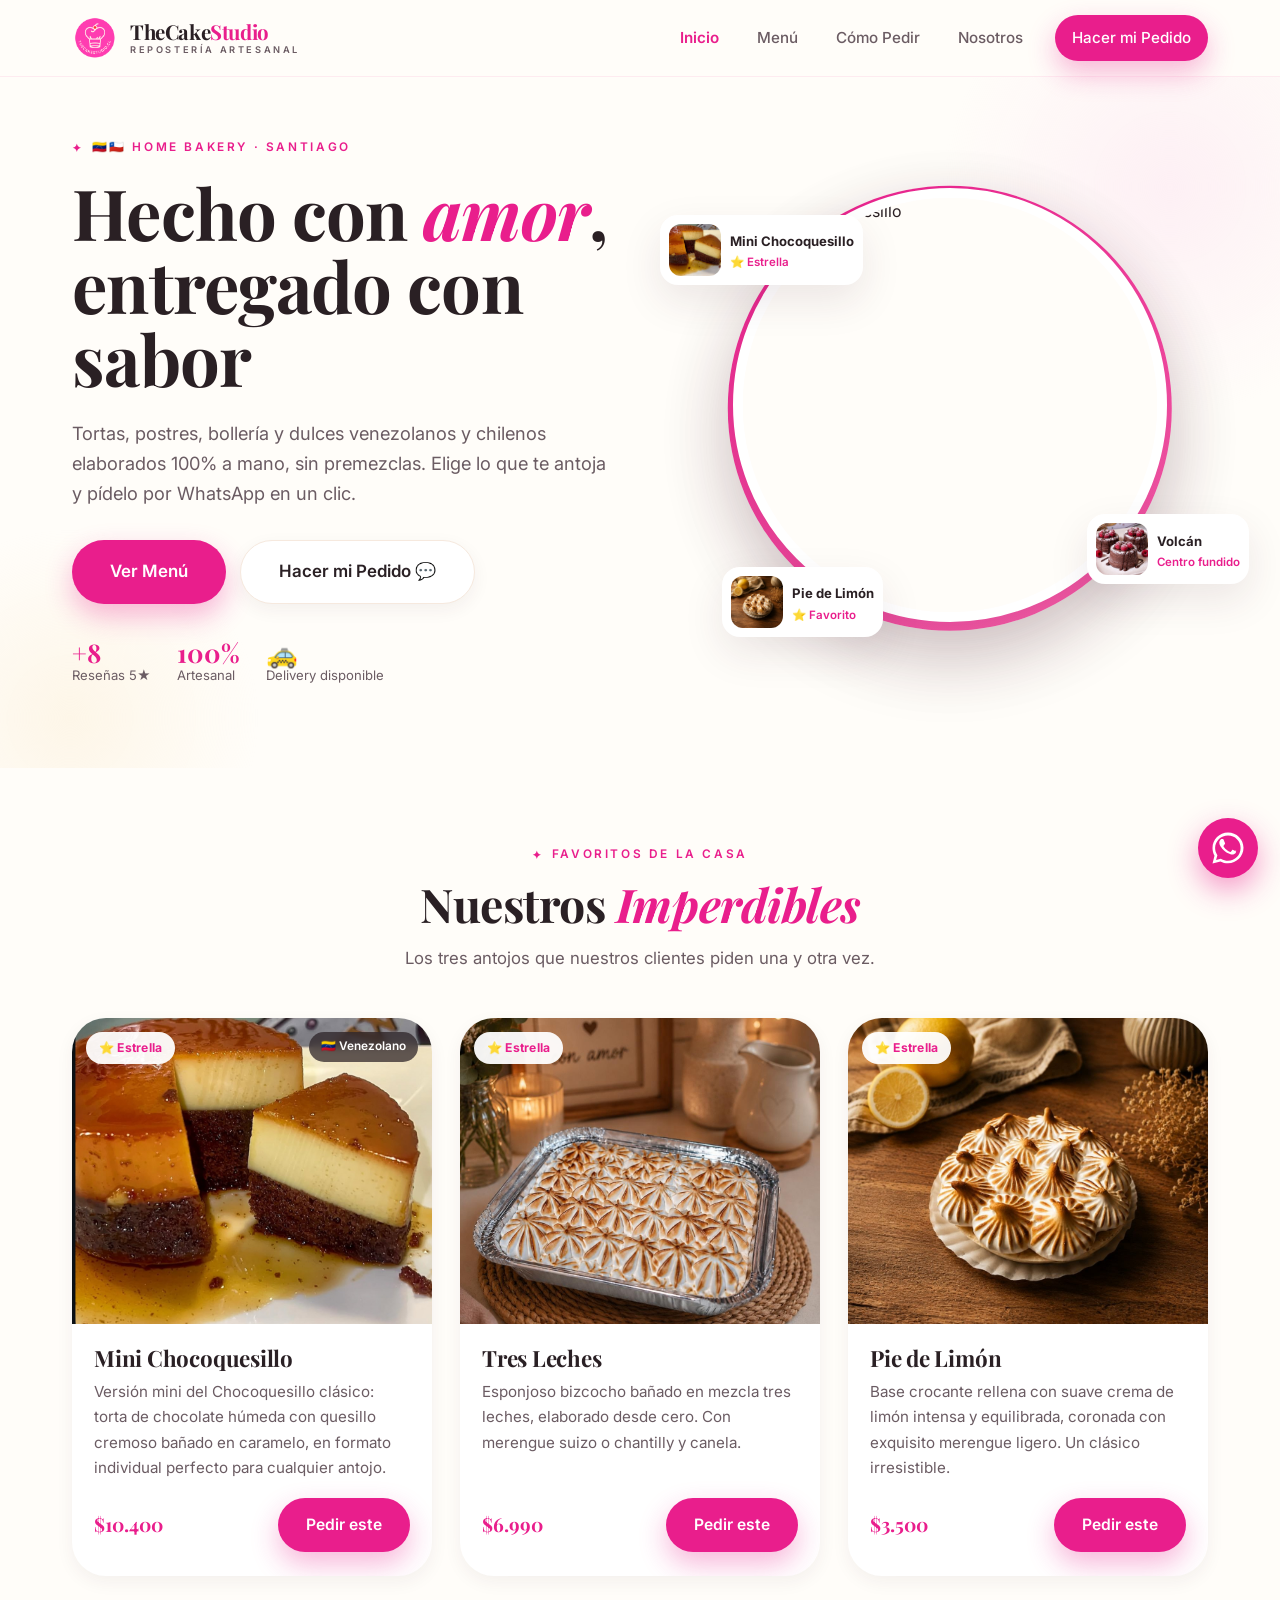
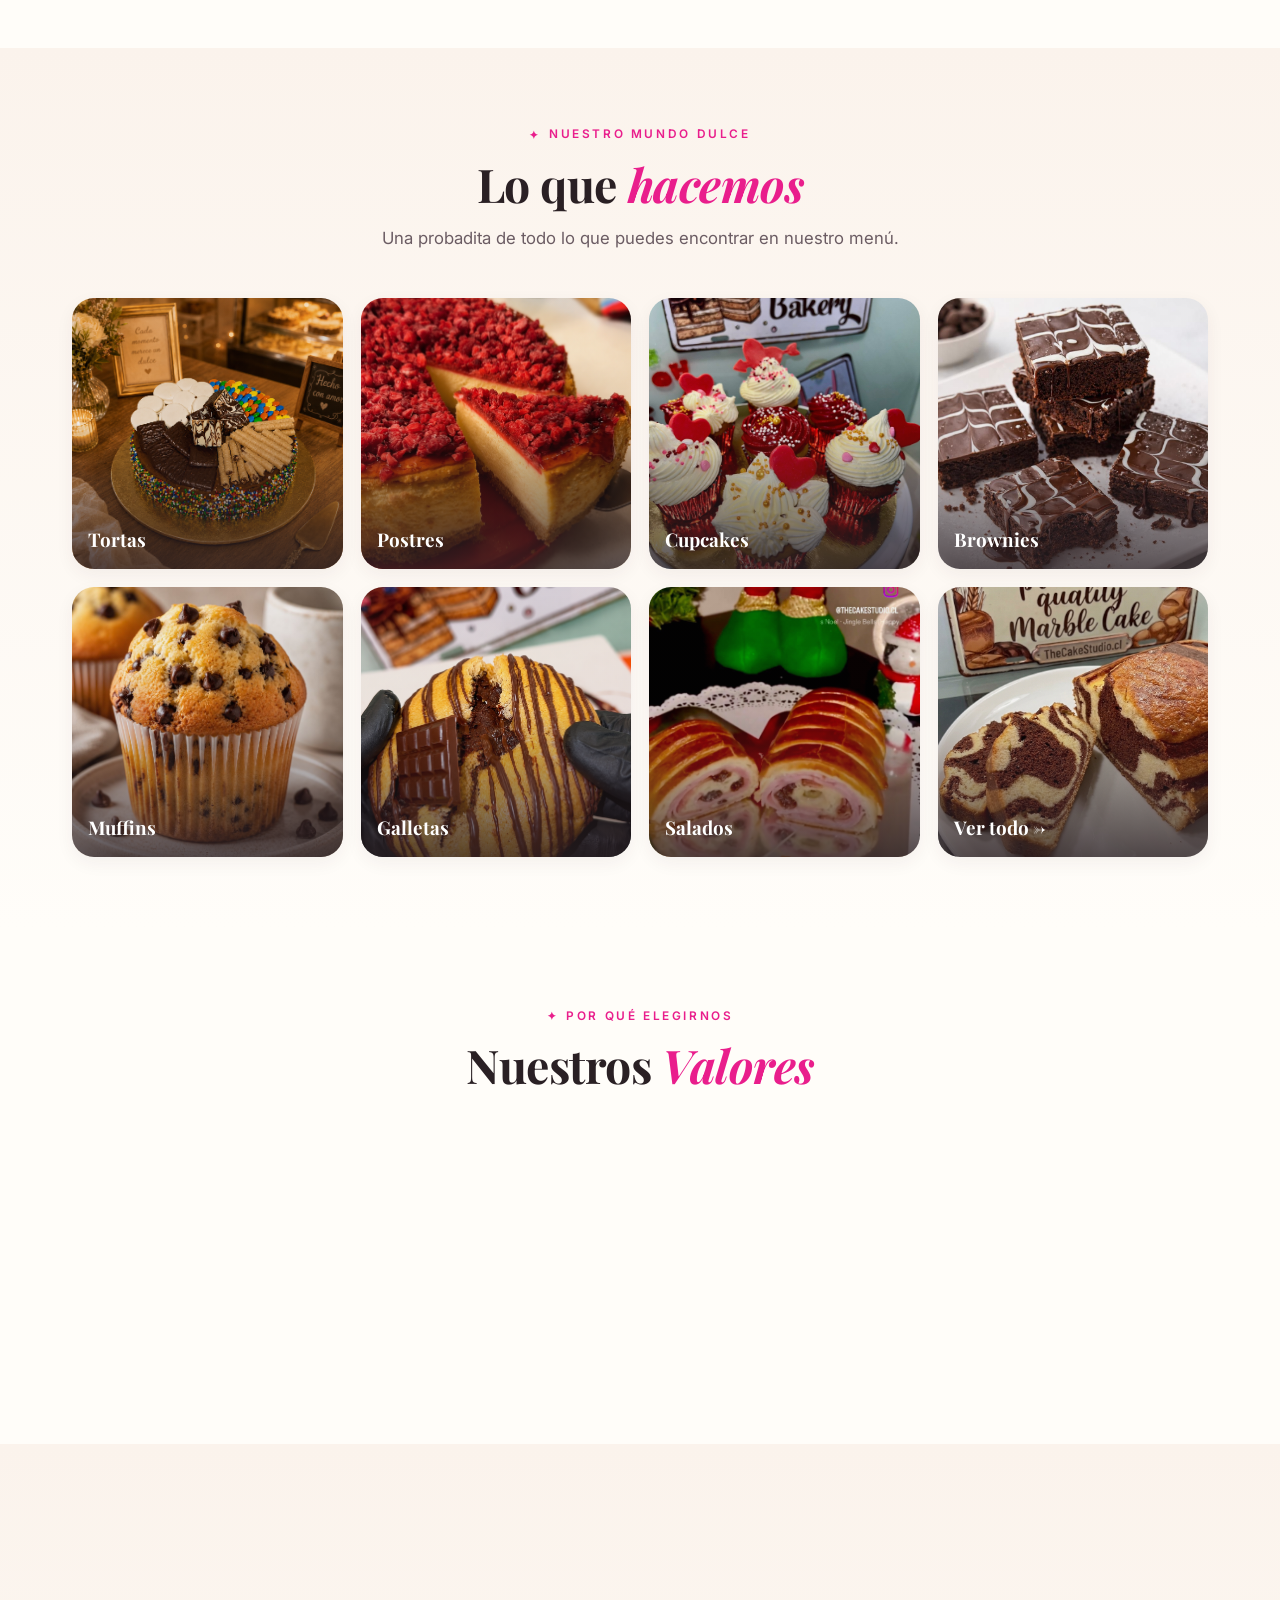
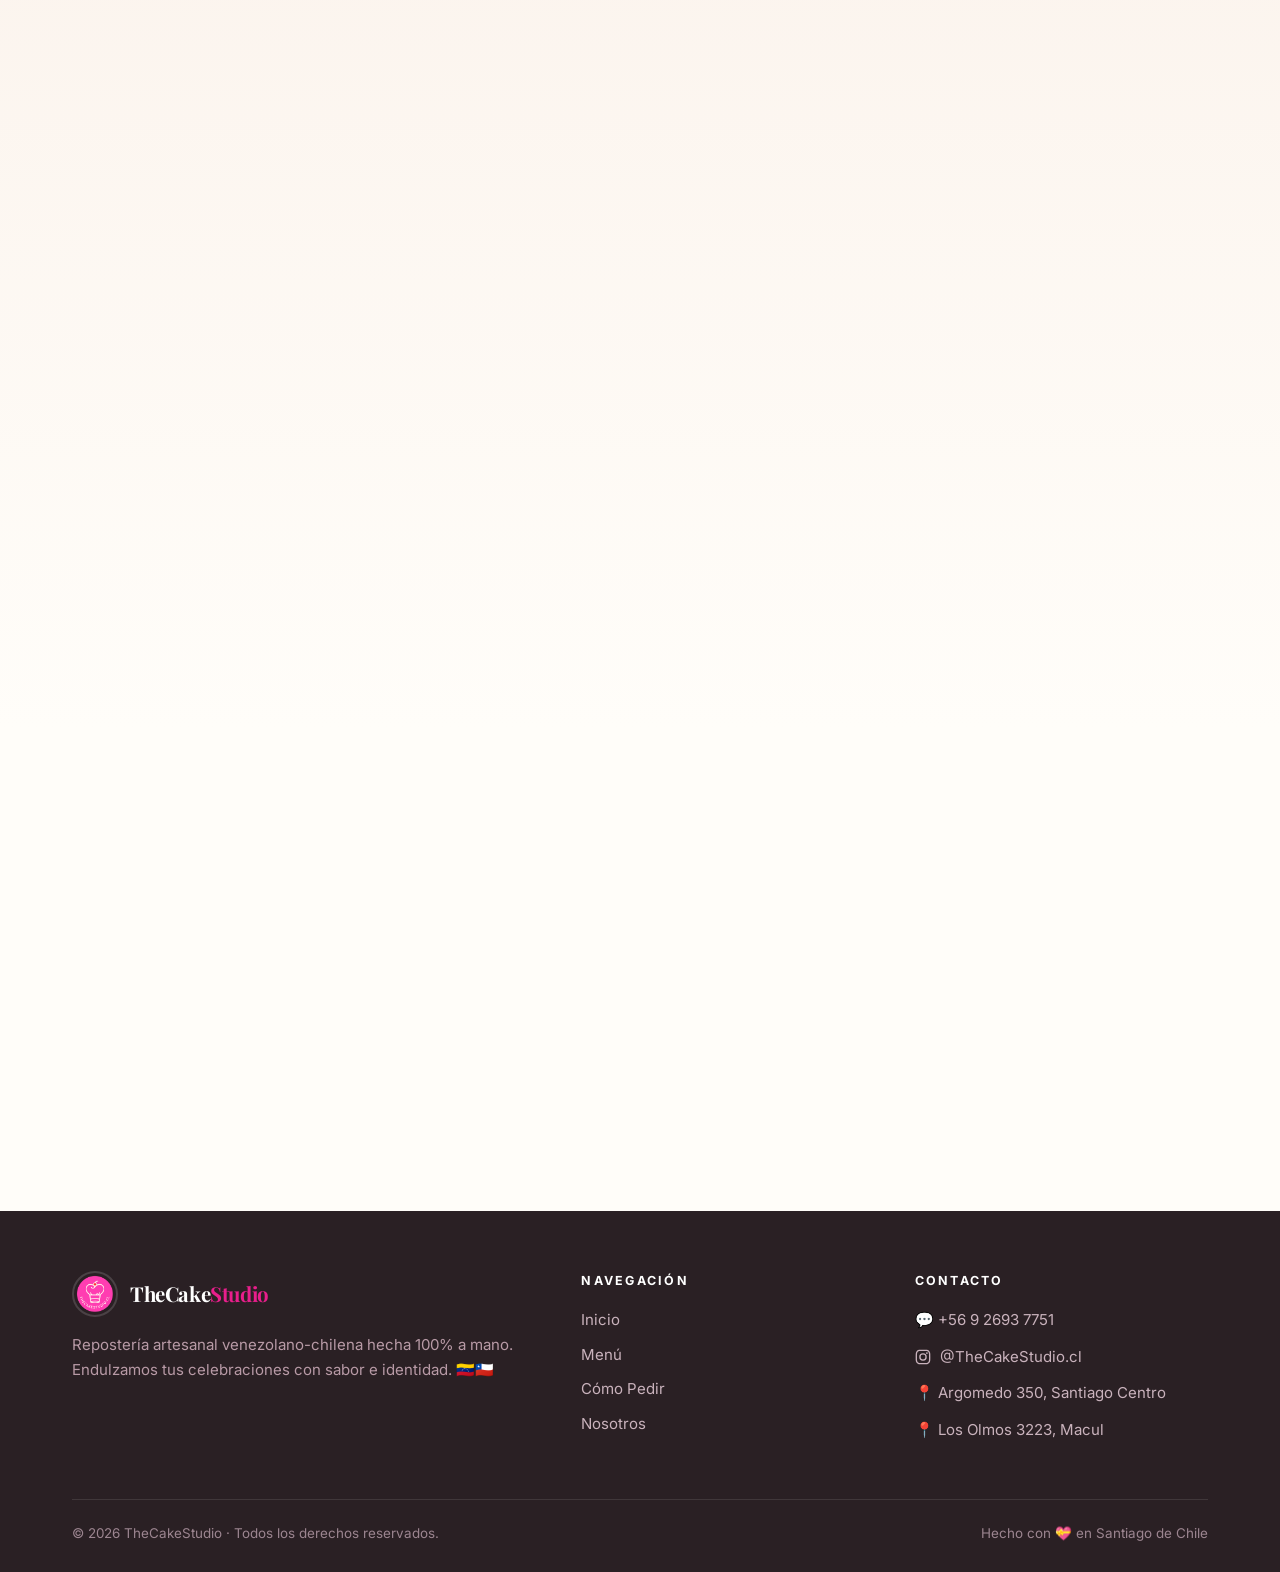
==== commit 0133059b: "le pedí a claude code que arregle el bug del fondo negro en mobil y cambié logo del footer al fucia" ====
--- a/index.html
+++ b/index.html
@@ -4,7 +4,7 @@
 <meta charset="UTF-8">
 <meta name="viewport" content="width=device-width, initial-scale=1.0">
 <meta name="theme-color" content="#FFFDF9">
-<meta name="color-scheme" content="light">
+<meta name="color-scheme" content="only light">
 <title>TheCakeStudio · Repostería artesanal venezolana y chilena en Santiago</title>
 <meta name="description" content="TheCakeStudio: home bakery de repostería artesanal en Santiago. Tortas venezolanas y chilenas, Chocoquesillo, postres sin premezclas hechos 100% a mano. Pide fácil por WhatsApp.">
 <meta name="keywords" content="repostería artesanal Santiago, tortas venezolanas Chile, postres sin premezclas Santiago, repostería a mano Macul, TheCakeStudio">
@@ -214,7 +214,7 @@
     <div class="footer-grid">
       <div>
         <a class="brand" href="index.html">
-          <img src="Logo/Logo White Background.PNG" alt="TheCakeStudio">
+          <img src="Logo/Logo Fuxia Background.PNG" alt="TheCakeStudio">
           <span class="brand-name">TheCake<span style="color:var(--fuchsia)">Studio</span></span>
         </a>
         <p class="tag">Repostería artesanal venezolano-chilena hecha 100% a mano. Endulzamos tus celebraciones con sabor e identidad. 🇻🇪🇨🇱</p>
--- a/styles.css
+++ b/styles.css
@@ -7,9 +7,10 @@
 
 /* ---------- Tokens ---------- */
 :root {
-  /* Site is light-only — stops mobile dark mode from painting the root canvas
-     (and UA form controls) black. */
-  color-scheme: light;
+  /* Site is light-only. "only light" is the strongest opt-out: it stops mobile
+     browsers' auto/forced dark mode (Chrome auto-dark, Samsung Internet, WebView)
+     from repainting the page's background dark. */
+  color-scheme: only light;
   --cream: #FFFDF9;
   --cream-2: #FBF3EC;
   --cream-3: #F6E9DE;
@@ -33,7 +34,7 @@
 /* ---------- Reset ---------- */
 *, *::before, *::after { box-sizing: border-box; }
 * { margin: 0; padding: 0; }
-html { scroll-behavior: smooth; -webkit-text-size-adjust: 100%; background: var(--cream); }
+html { scroll-behavior: smooth; -webkit-text-size-adjust: 100%; background: var(--cream); color-scheme: only light; }
 body {
   font-family: 'Inter', system-ui, sans-serif;
   background: var(--cream);
@@ -647,38 +648,7 @@
 .identity .imgs img:first-child { grid-column: span 2; aspect-ratio: 2/1.2; }
 @media (max-width: 860px){ .identity { grid-template-columns: 1fr; padding: 34px 26px; } }
 
-/* ============================================================
-   MODAL
-   ============================================================ */
-.modal-overlay {
-  position: fixed; inset: 0; z-index: 300;
-  background: rgba(42,32,36,.55); backdrop-filter: blur(4px);
-  display: none; align-items: center; justify-content: center; padding: 20px;
-  opacity: 0; transition: opacity .3s;
-}
-.modal-overlay.show { display: flex; opacity: 1; }
-.modal {
-  background: var(--cream); border-radius: var(--radius-lg);
-  width: 100%; max-width: 520px; max-height: 92vh; overflow-y: auto;
-  box-shadow: var(--shadow-lg); transform: translateY(20px) scale(.98);
-  transition: transform .35s var(--ease);
-}
-.modal-overlay.show .modal { transform: translateY(0) scale(1); }
-.modal-head {
-  position: relative; padding: 26px 28px 20px;
-  background: linear-gradient(135deg, var(--fuchsia), #ff5fa9); color:#fff;
-  border-radius: var(--radius-lg) var(--radius-lg) 0 0;
-}
-.modal-head h3 { color:#fff; font-size: 1.5rem; }
-.modal-head p { color: rgba(255,255,255,.9); font-size: .9rem; margin-top: 2px; }
-.modal-close {
-  position:absolute; top: 18px; right: 18px; width: 34px; height:34px; border-radius:50%;
-  background: rgba(255,255,255,.22); color:#fff; font-size: 1.2rem; display:grid; place-items:center;
-  transition: background .2s;
-}
-.modal-close:hover { background: rgba(255,255,255,.38); }
-.modal-body { padding: 26px 28px 30px; }
-.modal-body .btn { margin-top: 8px; }
+/* order-form fine print (kept from the old modal) */
 .modal-fine { text-align:center; color: var(--ink-soft); font-size: .8rem; margin-top: 14px; }
 
 /* ---------- reveal-on-scroll ---------- */
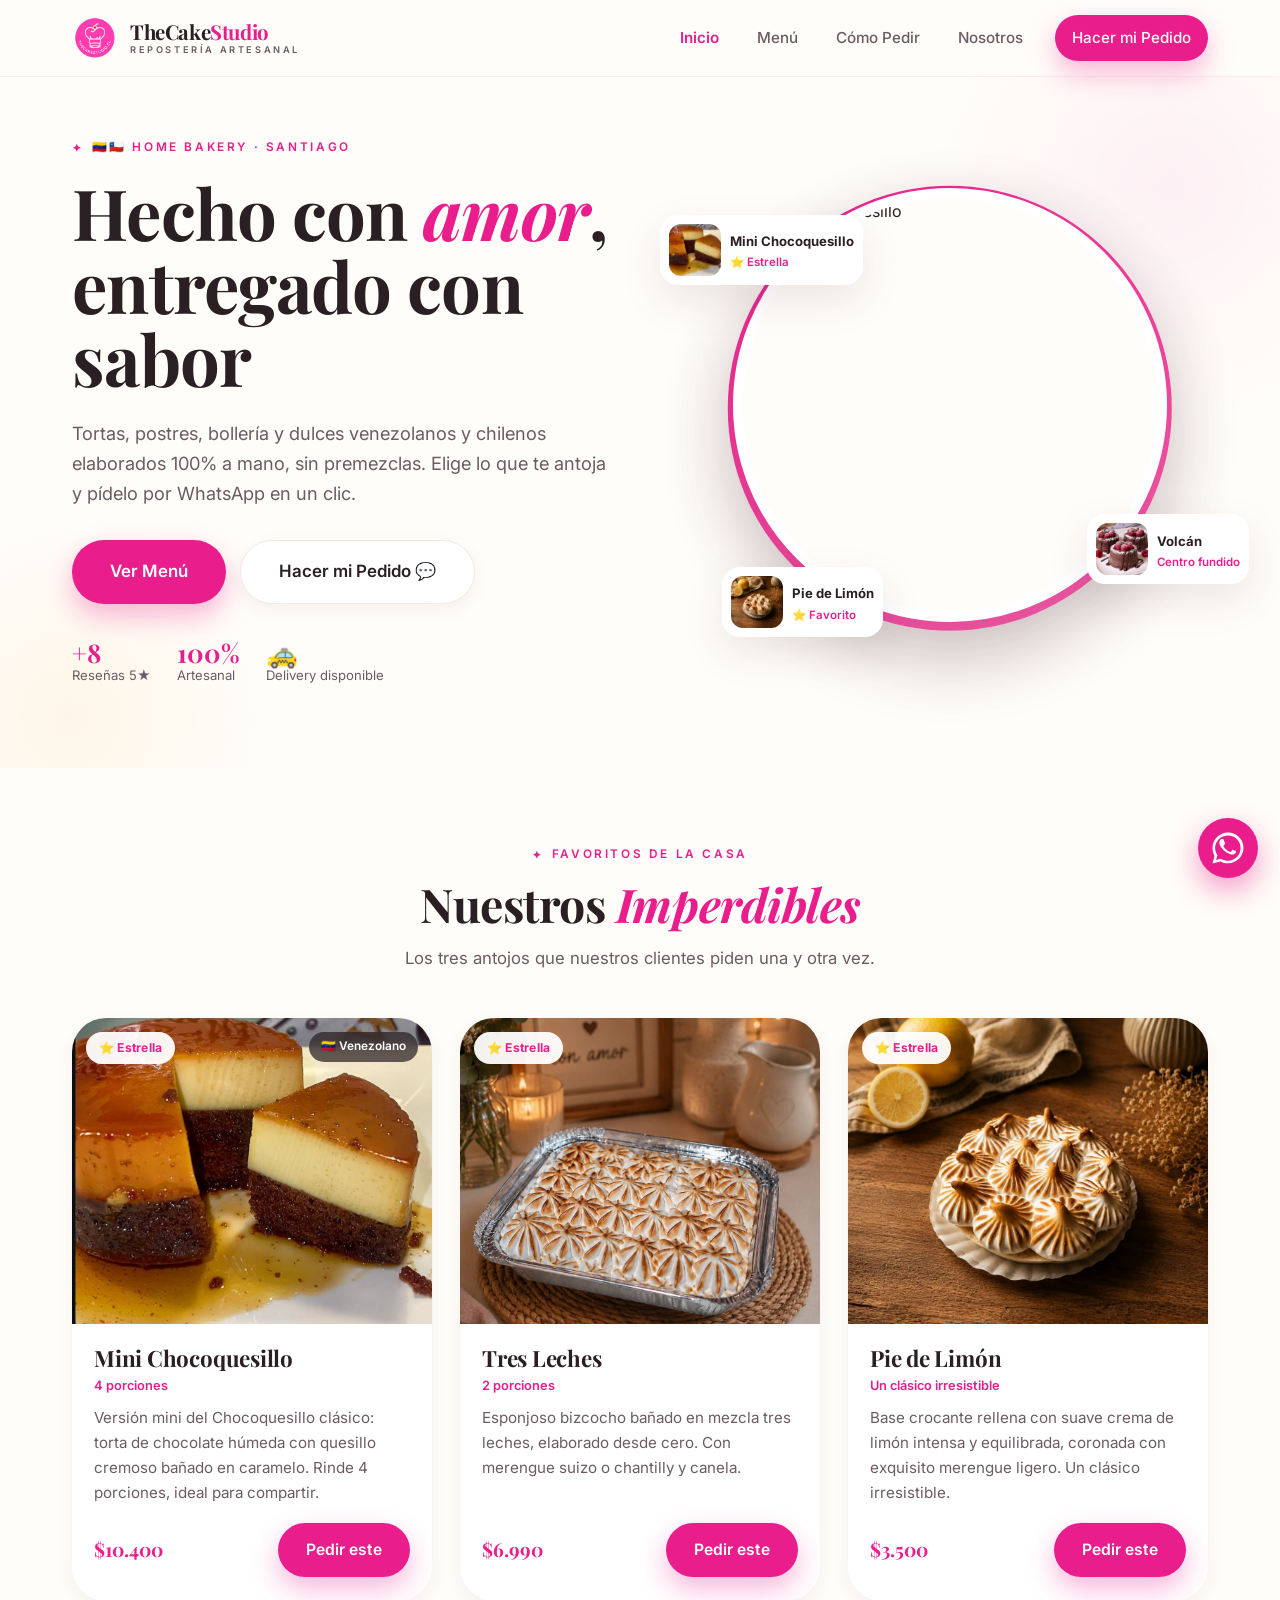
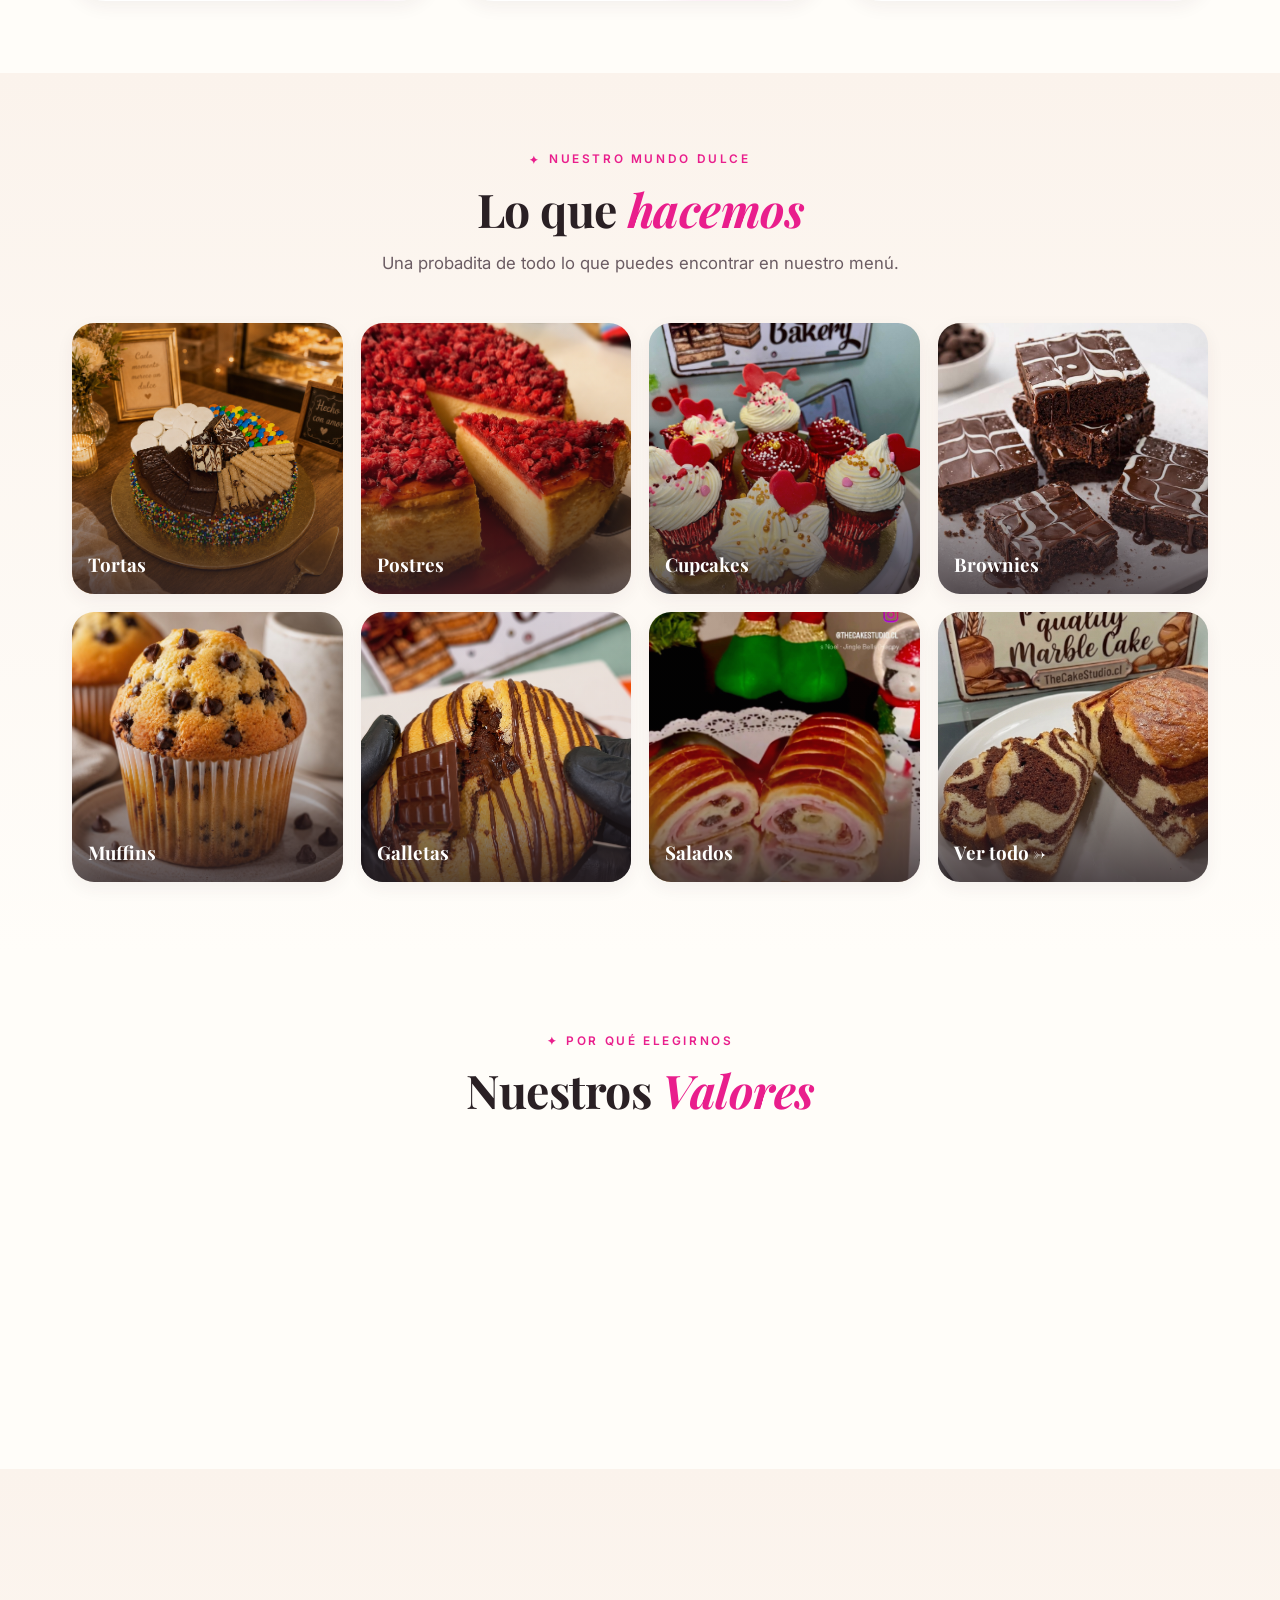
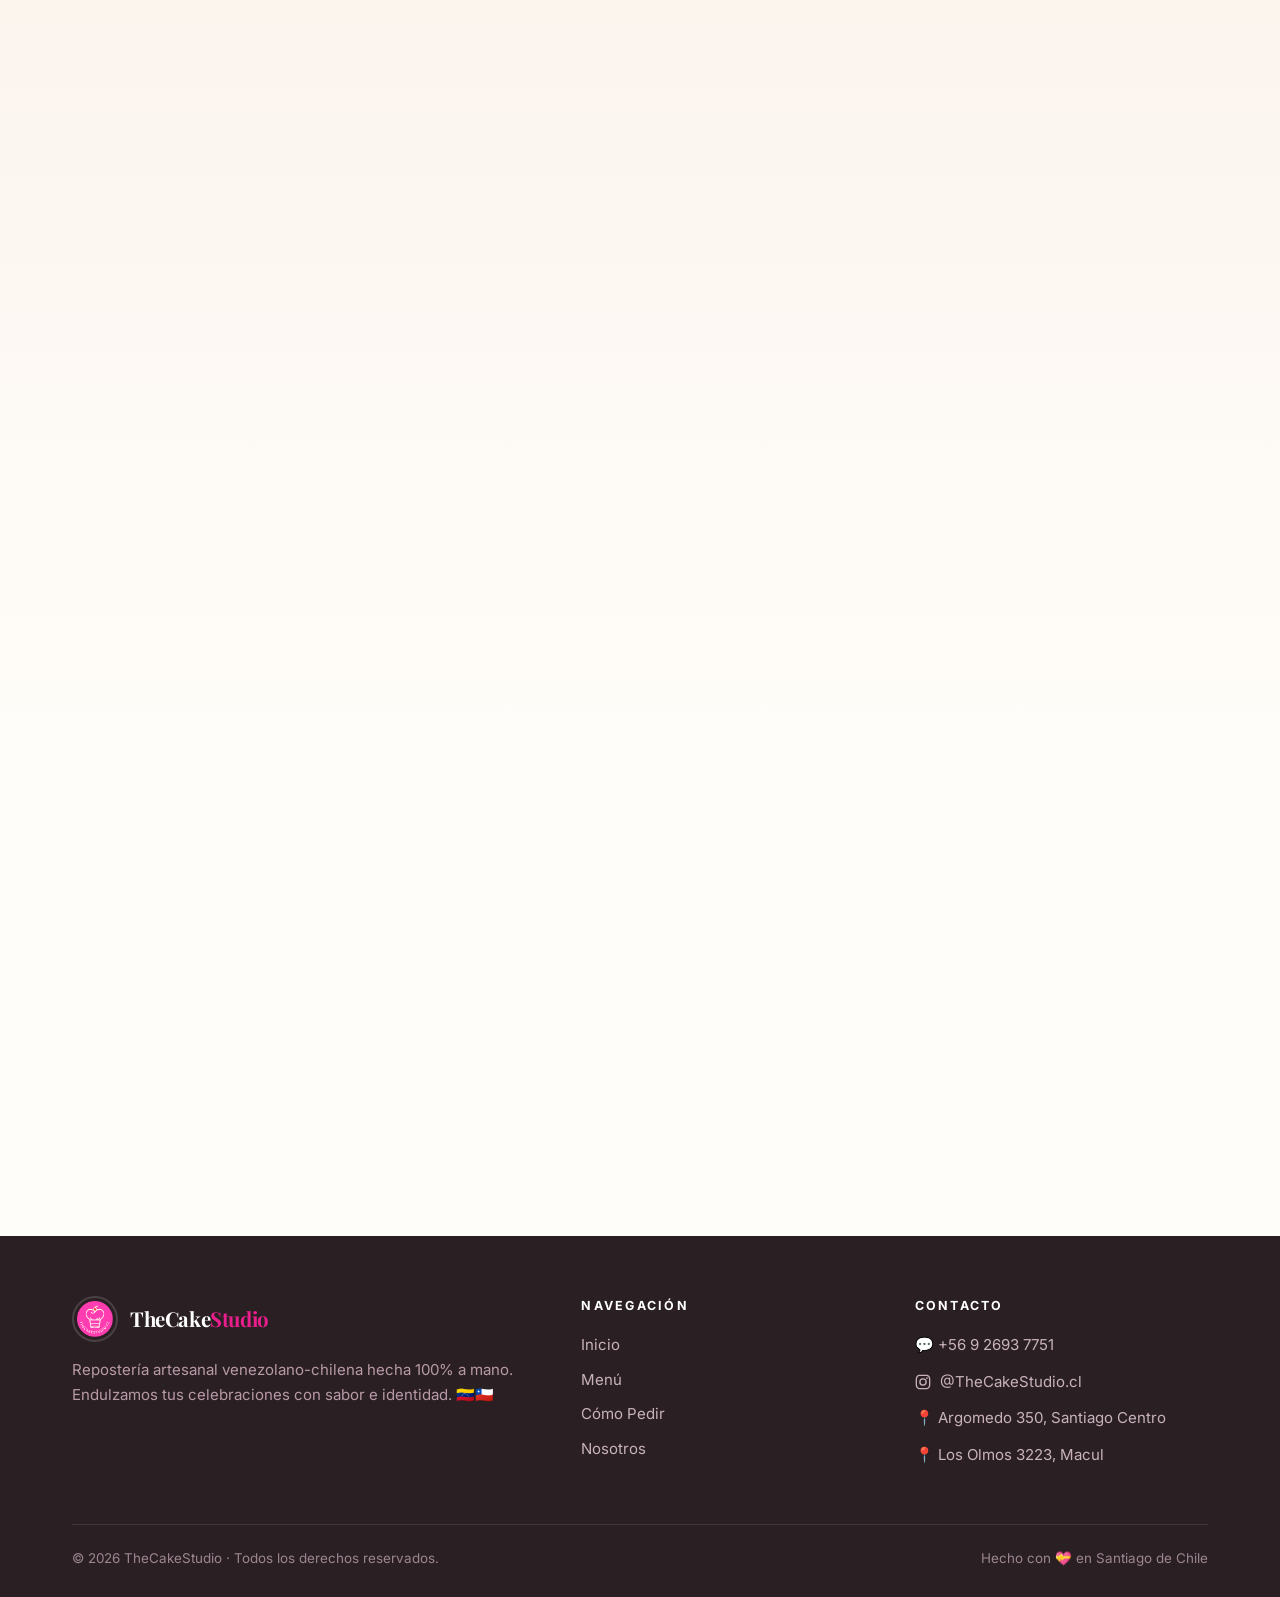
==== commit 9685e3f4: "Carrusel y etiquetas home + limpieza de imágenes - Imperdibles (home): agrego etiquetas (porciones) " ====
--- a/index.html
+++ b/index.html
@@ -59,10 +59,21 @@
         <img class="hc-slide is-active" src="Heroe Images/Mini Chocoquesillo.png" alt="Mini Chocoquesillo">
         <img class="hc-slide" src="Heroe Images/Galleta NY.png" alt="Galleta New York">
         <img class="hc-slide" src="Heroe Images/Torta Cotillon.png" alt="Torta Brownie Cotillón">
-        <img class="hc-slide" src="Heroe Images/Cheesecake De Frambuesa.png" alt="Cheesecake de Frambuesa">
-        <img class="hc-slide" src="Heroe Images/Pie De Limon.png" alt="Pie de Limón">
-        <img class="hc-slide" src="Heroe Images/Chocoquesillo Familiar.png" alt="Chocoquesillo Familiar">
         <img class="hc-slide" src="Heroe Images/Volcan De Chocolate.png" alt="Volcán de Chocolate">
+        <img class="hc-slide" loading="lazy" src="Tortas/Torta Rose.PNG" alt="Torta Rose">
+        <img class="hc-slide" loading="lazy" src="Tortas/Torta Nona.PNG" alt="Torta Nona">
+        <img class="hc-slide" loading="lazy" src="Postres/Cocoquesillo.JPG" alt="Mini Chocoquesillo">
+        <img class="hc-slide" loading="lazy" src="Postres/Torta Tres Leches.JPG" alt="Tres Leches">
+        <img class="hc-slide" loading="lazy" src="Postres/Pie De Limon 2.jpg" alt="Pie de Limón">
+        <img class="hc-slide" loading="lazy" src="Postres/Volcan De Chocolate.JPG" alt="Volcán de Chocolate">
+        <img class="hc-slide" loading="lazy" src="Postres/Cheesecake De Frambuesa.PNG" alt="Cheesecake de Frambuesa">
+        <img class="hc-slide" loading="lazy" src="Postres/Cheesecake De Chocolate.JPG" alt="Cheesecake de Chocolate">
+        <img class="hc-slide" loading="lazy" src="Postres/Red Velvet.JPG" alt="Red Velvet">
+        <img class="hc-slide" loading="lazy" src="Postres/Golfeados.PNG" alt="Golfeados" style="object-position: center 72%">
+        <img class="hc-slide" loading="lazy" src="Postres/Roll De Canela.jpeg" alt="Roll de Canela">
+        <img class="hc-slide" loading="lazy" src="Postres/Marble Cake.PNG" alt="Marble Cake">
+        <img class="hc-slide" loading="lazy" src="Postres/Mini Postres Shots.PNG" alt="Mini Postres Shots">
+        <img class="hc-slide" loading="lazy" src="Postres/Mini Postres Gourmet Shot.PNG" alt="Mini Postres Gourmet Shot">
       </div>
       <div class="float-card fc1">
         <img loading="lazy" src="Postres/Cocoquesillo.JPG" alt="Mini Chocoquesillo">
@@ -98,7 +109,8 @@
         </div>
         <div class="star-body">
           <h3>Mini Chocoquesillo</h3>
-          <p>Versión mini del Chocoquesillo clásico: torta de chocolate húmeda con quesillo cremoso bañado en caramelo, en formato individual perfecto para cualquier antojo.</p>
+          <p class="meta">4 porciones</p>
+          <p>Versión mini del Chocoquesillo clásico: torta de chocolate húmeda con quesillo cremoso bañado en caramelo. Rinde 4 porciones, ideal para compartir.</p>
           <div class="star-foot">
             <span class="price">$10.400</span>
             <a class="btn btn-primary" href="como-pedir.html?add=Mini%20Chocoquesillo#pedir">Pedir este</a>
@@ -113,6 +125,7 @@
         </div>
         <div class="star-body">
           <h3>Tres Leches</h3>
+          <p class="meta">2 porciones</p>
           <p>Esponjoso bizcocho bañado en mezcla tres leches, elaborado desde cero. Con merengue suizo o chantilly y canela.</p>
           <div class="star-foot">
             <span class="price">$6.990</span>
@@ -128,6 +141,7 @@
         </div>
         <div class="star-body">
           <h3>Pie de Limón</h3>
+          <p class="meta">Un clásico irresistible</p>
           <p>Base crocante rellena con suave crema de limón intensa y equilibrada, coronada con exquisito merengue ligero. Un clásico irresistible.</p>
           <div class="star-foot">
             <span class="price">$3.500</span>
--- a/styles.css
+++ b/styles.css
@@ -282,6 +282,7 @@
 }
 .star-body { padding: 22px 22px 24px; display: flex; flex-direction: column; flex: 1; }
 .star-body h3 { font-size: 1.4rem; }
+.star-body .meta { flex: none; color: var(--fuchsia); font-weight: 600; font-size: .8rem; margin: 4px 0 0; }
 .star-body p { color: var(--ink-soft); font-size: .95rem; margin: 8px 0 18px; flex: 1; }
 .star-foot { display: flex; align-items: center; justify-content: space-between; gap: 12px; }
 .price { font-family:'Playfair Display',serif; font-weight:700; font-size: 1.2rem; color: var(--fuchsia); }
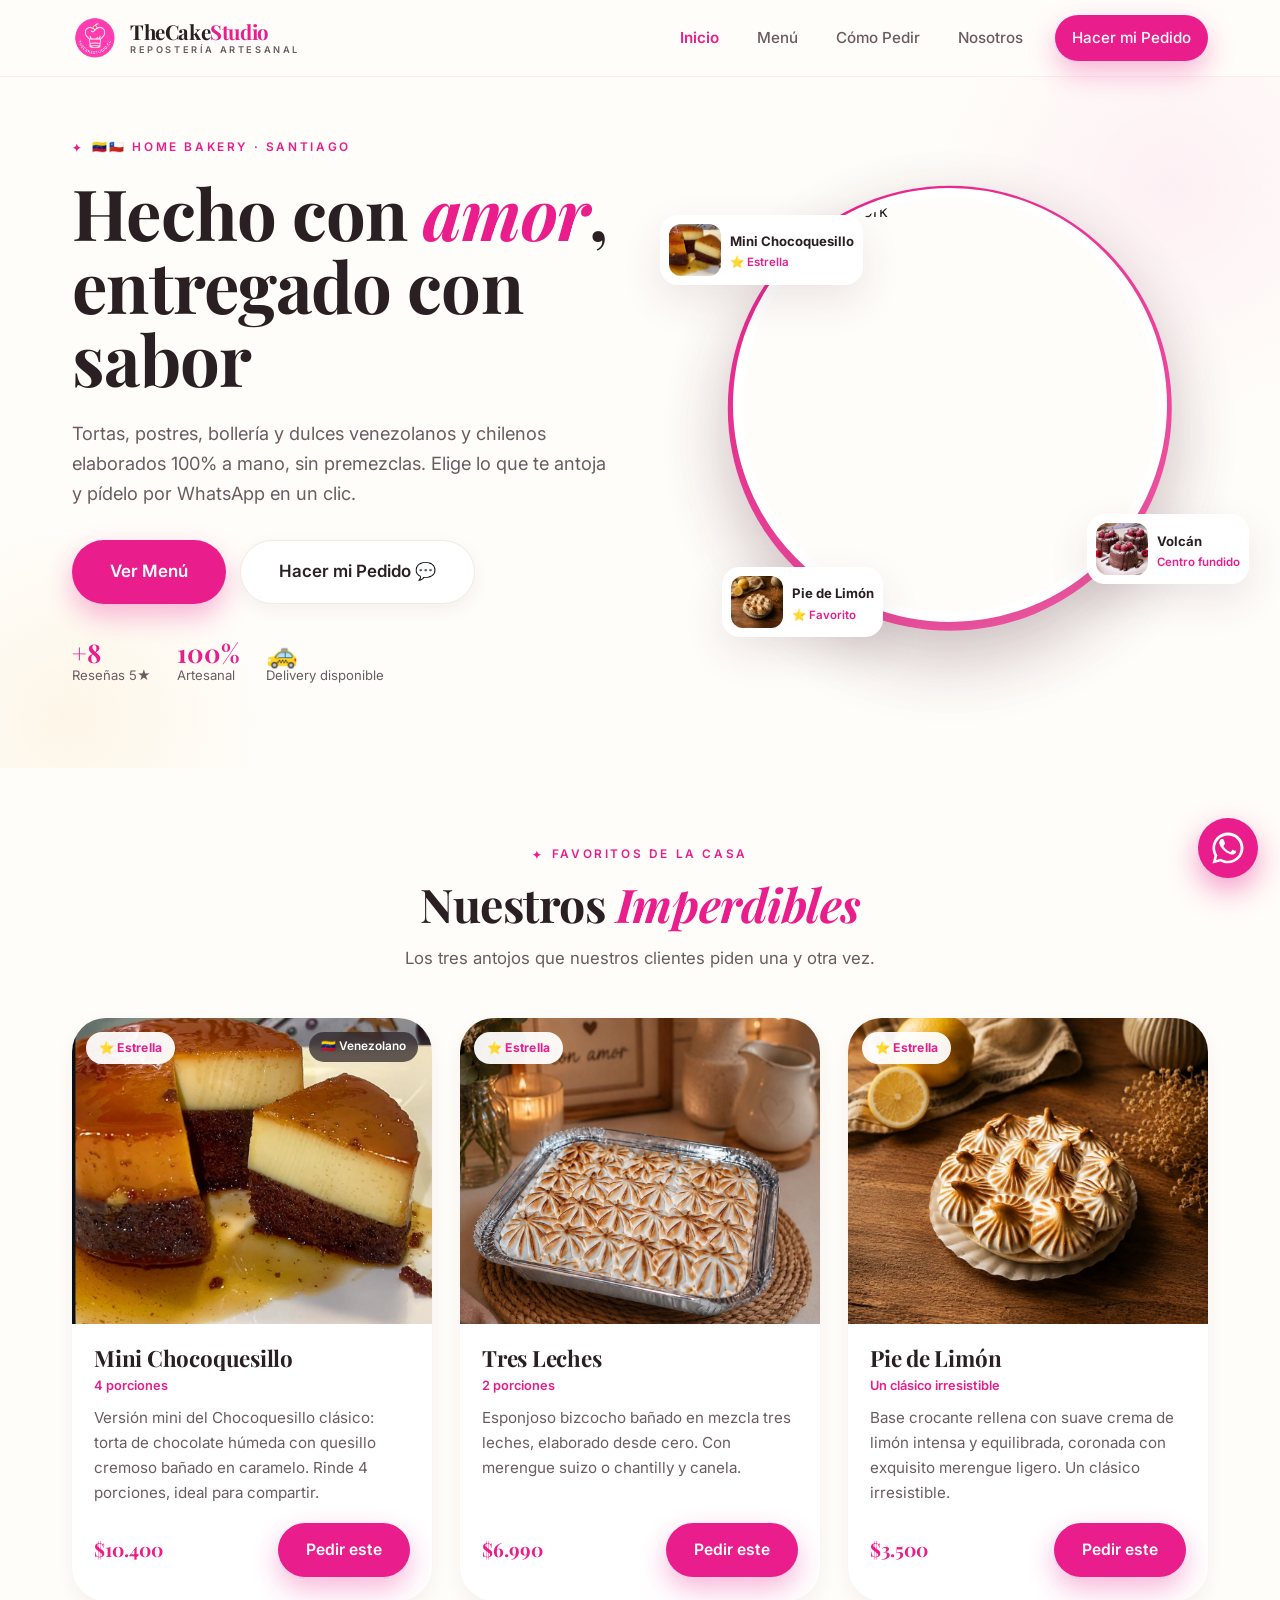
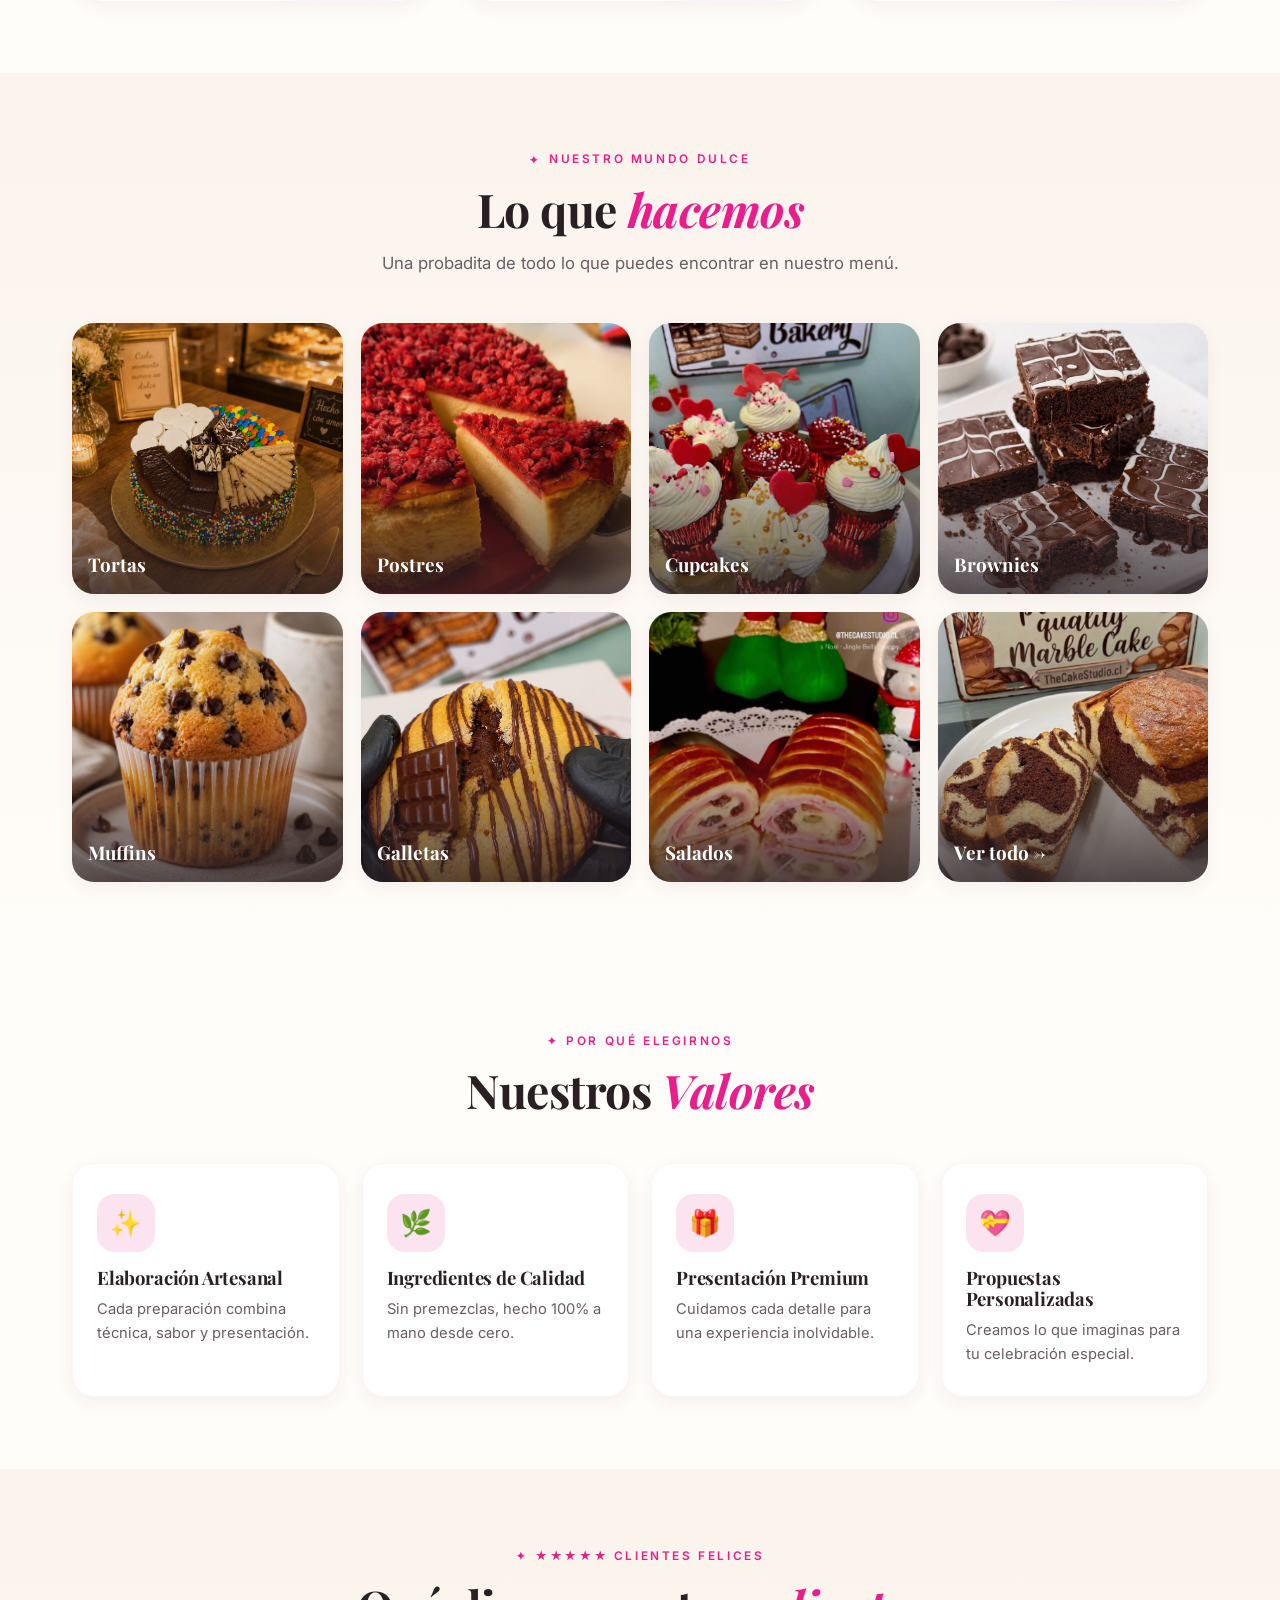
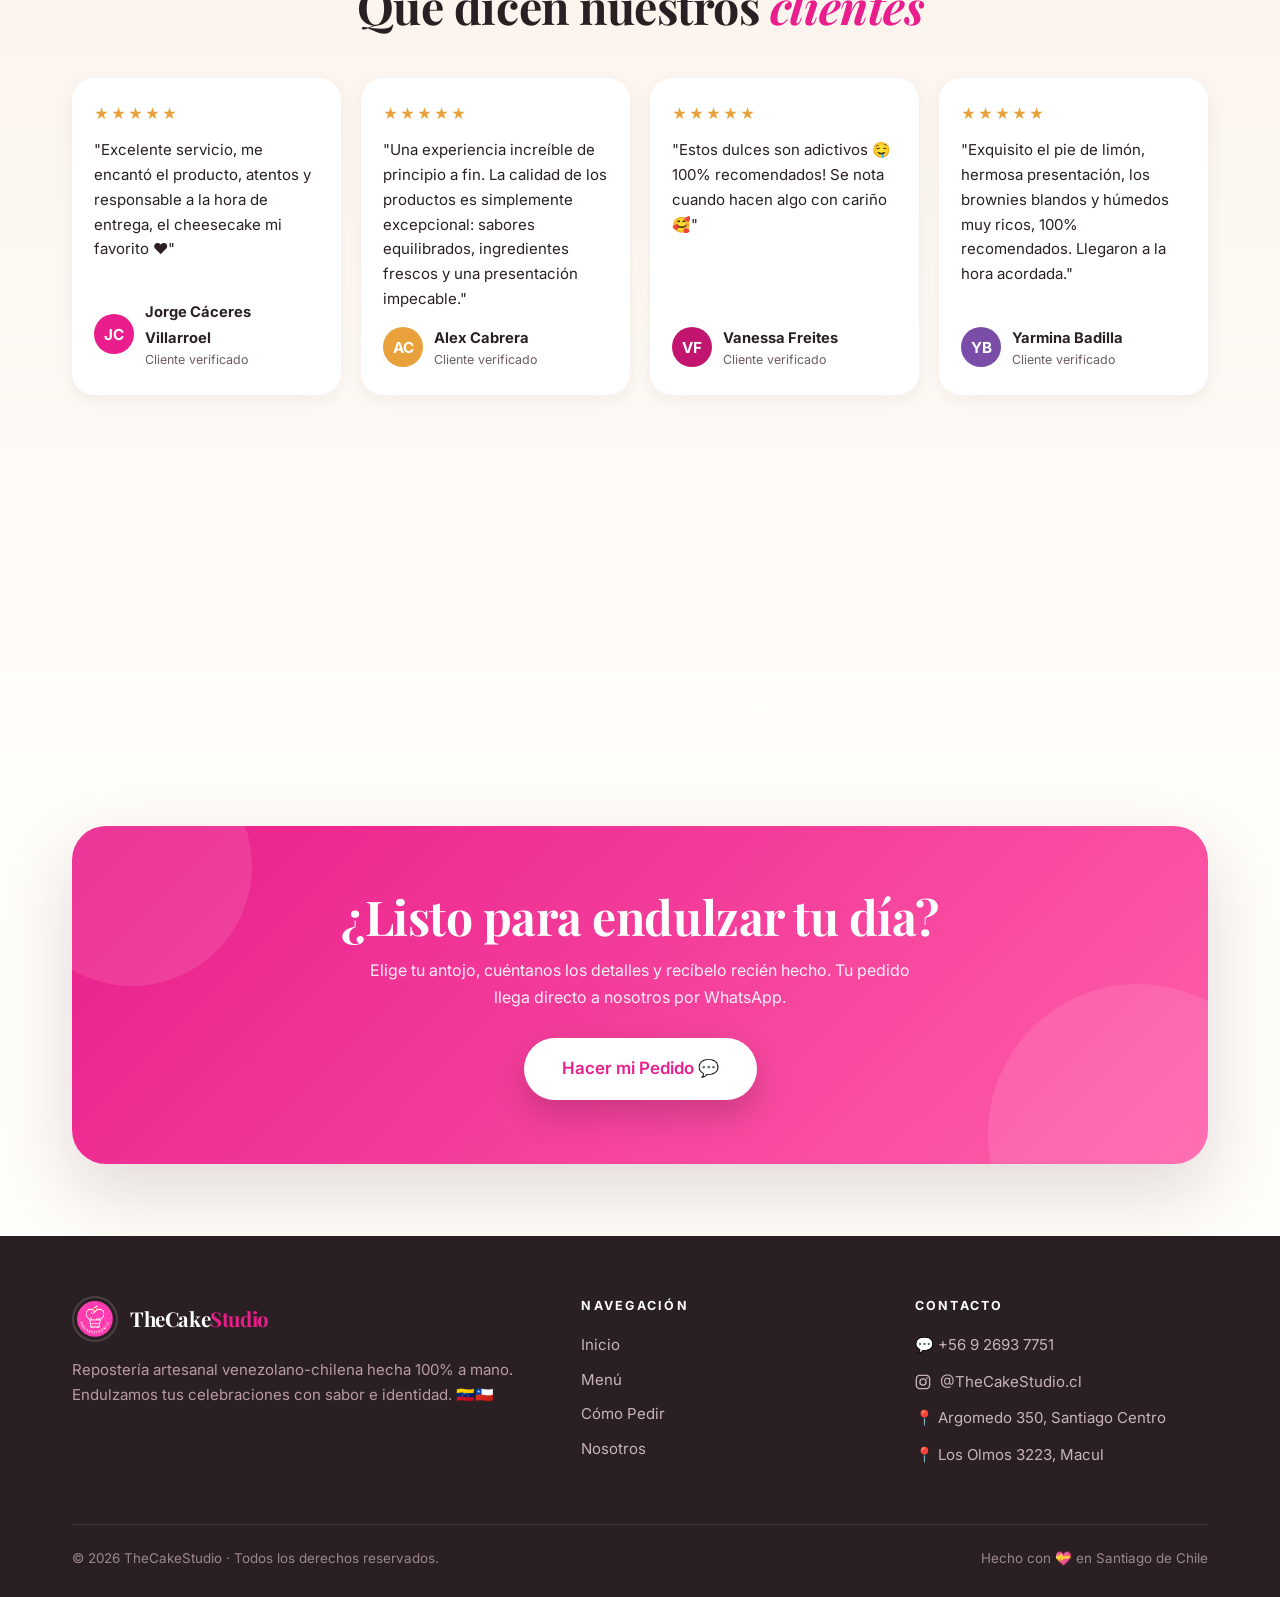
==== commit bdc52202: "Mensaje de marca en botón de WhatsApp + descripción empanada - Botón flotante y contacto del footer " ====
--- a/index.html
+++ b/index.html
@@ -245,7 +245,7 @@
       <div>
         <h4>Contacto</h4>
         <div class="contact">
-          <a href="https://wa.me/56926937751" target="_blank">💬 +56 9 2693 7751</a>
+          <a href="https://wa.me/56926937751?text=%C2%A1Hola%20TheCakeStudio!%20%F0%9F%8E%82%F0%9F%92%96%20Los%20vi%20en%20su%20p%C3%A1gina%20web%20y%20se%20me%20antoj%C3%B3%20algo%20hecho%20con%20amor.%20Me%20encantar%C3%ADa%20hacer%20un%20pedido%20o%20resolver%20una%20dudita.%20%C2%BFMe%20ayudan%3F%20%F0%9F%98%8A" target="_blank">💬 +56 9 2693 7751</a>
           <a href="https://instagram.com/TheCakeStudio.cl" target="_blank"><svg class="ig-ic" viewBox="0 0 24 24" aria-hidden="true"><path fill="currentColor" d="M12 2.982c2.937 0 3.285.011 4.445.064 1.072.049 1.654.228 2.042.379.513.199.879.436 1.263.821.385.384.622.75.821 1.263.151.388.33.97.379 2.042.053 1.16.064 1.508.064 4.445s-.011 3.285-.064 4.445c-.049 1.072-.228 1.654-.379 2.042a3.39 3.39 0 0 1-.821 1.263 3.39 3.39 0 0 1-1.263.821c-.388.151-.97.33-2.042.379-1.16.053-1.508.064-4.445.064s-3.285-.011-4.445-.064c-1.072-.049-1.654-.228-2.042-.379a3.39 3.39 0 0 1-1.263-.821 3.39 3.39 0 0 1-.821-1.263c-.151-.388-.33-.97-.379-2.042-.053-1.16-.064-1.508-.064-4.445s.011-3.285.064-4.445c.049-1.072.228-1.654.379-2.042.199-.513.436-.879.821-1.263a3.39 3.39 0 0 1 1.263-.821c.388-.151.97-.33 2.042-.379 1.16-.053 1.508-.064 4.445-.064M12 1c-2.987 0-3.362.013-4.535.066-1.171.054-1.97.24-2.67.511a5.39 5.39 0 0 0-1.949 1.269 5.39 5.39 0 0 0-1.269 1.949c-.271.7-.457 1.499-.511 2.67C1.013 8.638 1 9.013 1 12s.013 3.362.066 4.535c.054 1.171.24 1.97.511 2.67a5.39 5.39 0 0 0 1.269 1.949 5.39 5.39 0 0 0 1.949 1.269c.7.271 1.499.457 2.67.511C8.638 22.987 9.013 23 12 23s3.362-.013 4.535-.066c1.171-.054 1.97-.24 2.67-.511a5.39 5.39 0 0 0 1.949-1.269 5.39 5.39 0 0 0 1.269-1.949c.271-.7.457-1.499.511-2.67C22.987 15.362 23 14.987 23 12s-.013-3.362-.066-4.535c-.054-1.171-.24-1.97-.511-2.67a5.39 5.39 0 0 0-1.269-1.949 5.39 5.39 0 0 0-1.949-1.269c-.7-.271-1.499-.457-2.67-.511C15.362 1.013 14.987 1 12 1m0 5.351A5.649 5.649 0 1 0 17.649 12 5.649 5.649 0 0 0 12 6.351m0 9.316A3.667 3.667 0 1 1 15.667 12 3.667 3.667 0 0 1 12 15.667m5.872-10.859a1.32 1.32 0 1 0 1.32 1.32 1.32 1.32 0 0 0-1.32-1.32"/></svg> @TheCakeStudio.cl</a>
           <div>📍 Argomedo 350, Santiago Centro</div>
           <div>📍 Los Olmos 3223, Macul</div>
@@ -260,7 +260,7 @@
 </footer>
 
 <!-- ============ WHATSAPP FLOTANTE ============ -->
-<a class="wa-float" href="https://wa.me/message/6TMTI4ZZF26OK1" target="_blank" aria-label="Escríbenos por WhatsApp">
+<a class="wa-float" href="https://wa.me/56926937751?text=%C2%A1Hola%20TheCakeStudio!%20%F0%9F%8E%82%F0%9F%92%96%20Los%20vi%20en%20su%20p%C3%A1gina%20web%20y%20se%20me%20antoj%C3%B3%20algo%20hecho%20con%20amor.%20Me%20encantar%C3%ADa%20hacer%20un%20pedido%20o%20resolver%20una%20dudita.%20%C2%BFMe%20ayudan%3F%20%F0%9F%98%8A" target="_blank" aria-label="Escríbenos por WhatsApp">
   <svg viewBox="0 0 32 32" fill="currentColor"><path d="M16 .5C7.4.5.5 7.4.5 16c0 2.8.7 5.4 2 7.7L.5 31.5l8-2.1c2.2 1.2 4.8 1.9 7.5 1.9 8.6 0 15.5-6.9 15.5-15.5S24.6.5 16 .5zm0 28.3c-2.4 0-4.7-.6-6.7-1.8l-.5-.3-4.7 1.2 1.3-4.6-.3-.5c-1.3-2.1-2-4.5-2-7C3.4 9 8.9 3.5 16 3.5S28.6 9 28.6 16 23 28.8 16 28.8zm8.3-9.4c-.5-.2-2.7-1.3-3.1-1.5-.4-.2-.7-.2-1 .2-.3.5-1.1 1.5-1.4 1.7-.2.3-.5.3-.9.1-.5-.2-2-.7-3.7-2.3-1.4-1.2-2.3-2.7-2.6-3.2-.3-.5 0-.7.2-1 .2-.2.5-.5.7-.8.2-.3.3-.5.5-.8.1-.3.1-.6 0-.8-.1-.2-1-2.4-1.4-3.3-.4-.9-.7-.7-1-.8h-.8c-.3 0-.7.1-1.1.5-.4.5-1.4 1.4-1.4 3.4s1.5 4 1.7 4.2c.2.3 2.9 4.5 7.1 6.3 1 .4 1.8.7 2.4.9 1 .3 1.9.3 2.6.2.8-.1 2.5-1 2.8-2 .3-1 .3-1.8.2-2-.1-.2-.4-.3-.9-.5z"/></svg>
 </a>
 
